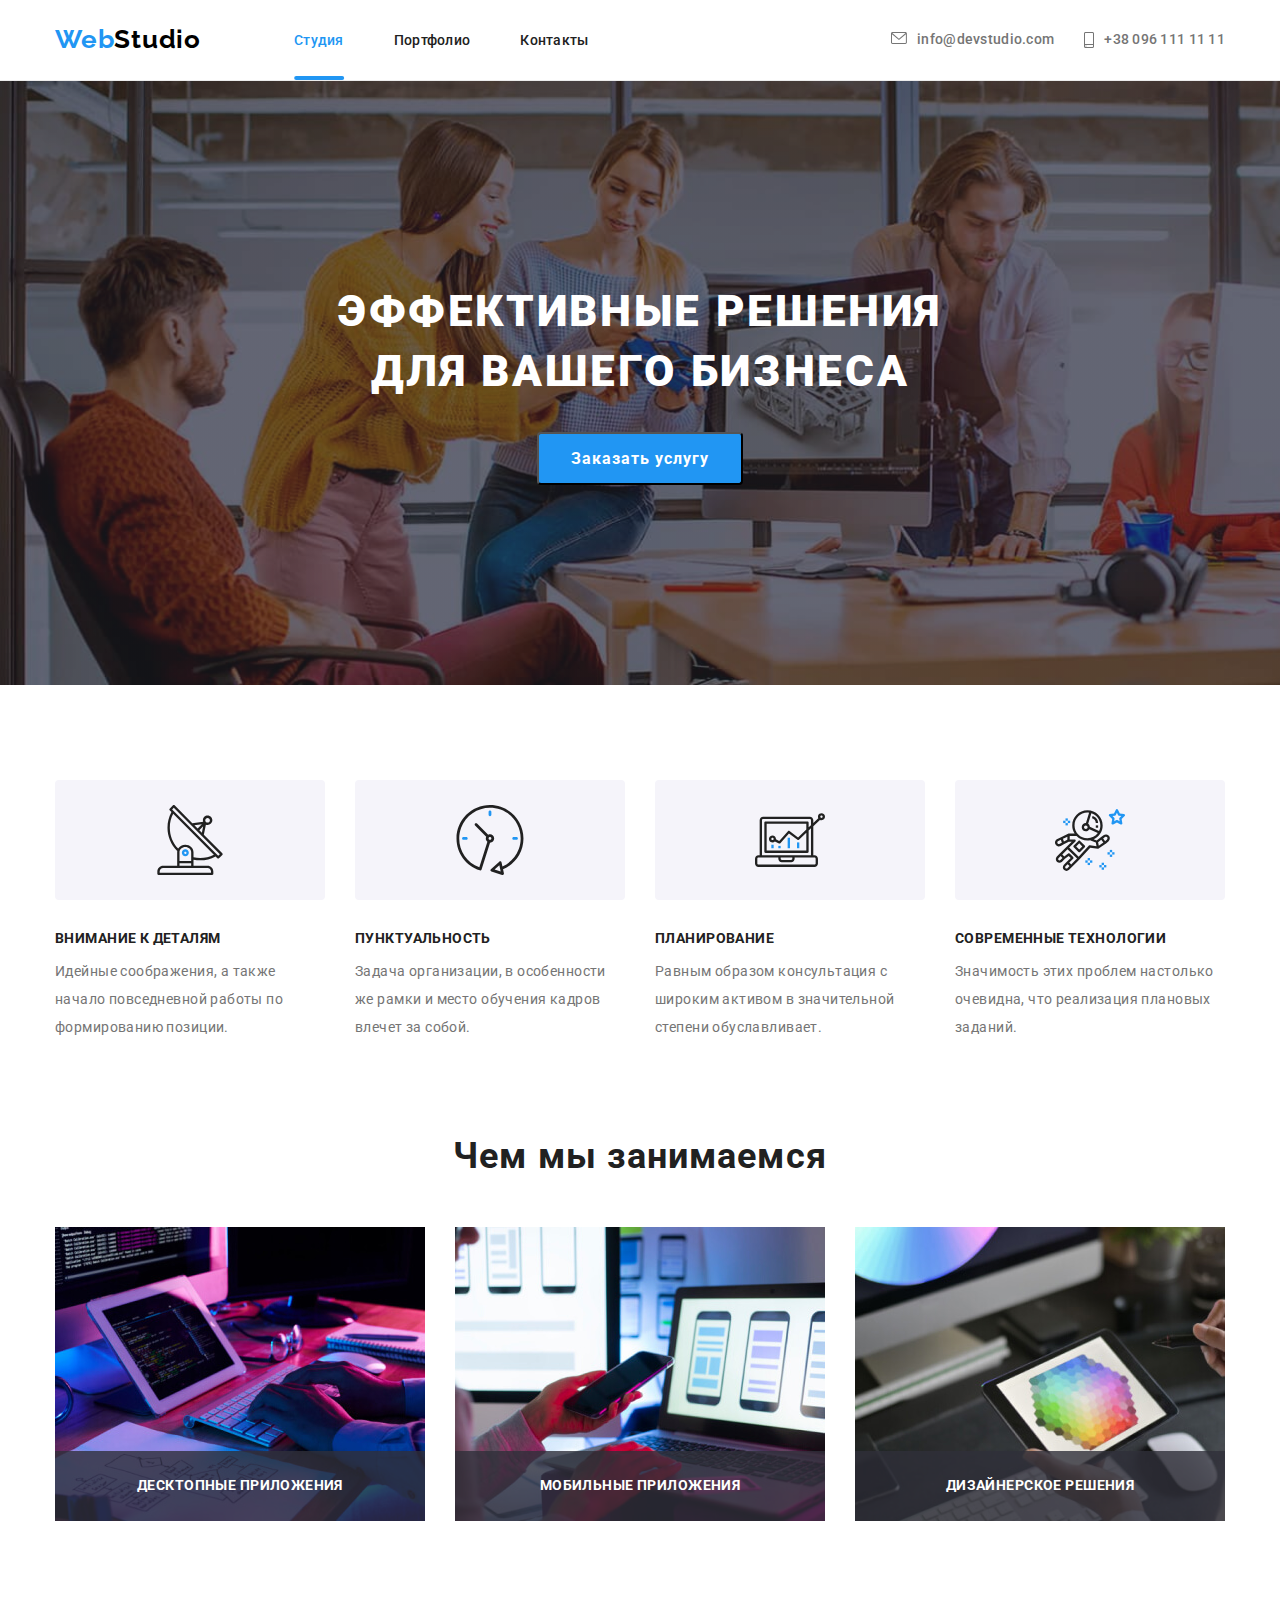
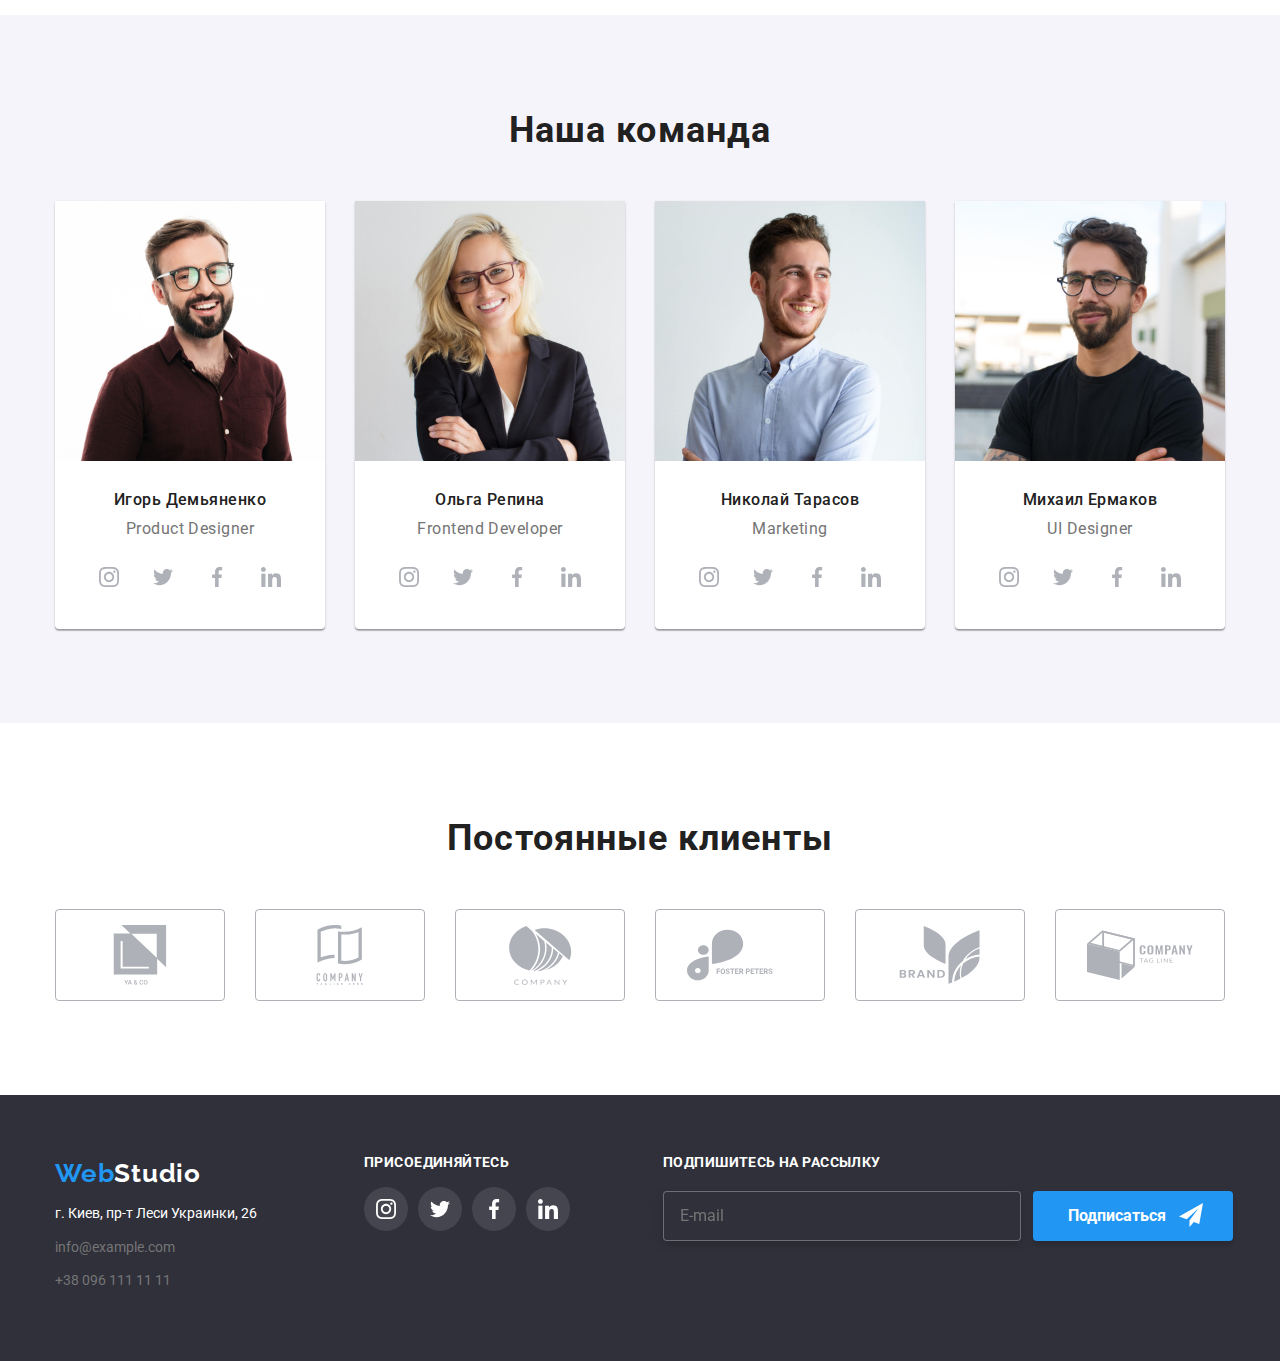
==== index.html @ 75651ddc "origin" ====
<!DOCTYPE html>
<html lang="ru">
  <head>
    <meta charset="UTF-8" />
    <meta http-equiv="X-UA-Compatible" content="IE=edge" />
    <meta name="viewport" content="width=device-width, initial-scale=1.0" />
    <title>Document</title>
    <link rel="stylesheet" href="./css/reset.css" />
    <link
      rel="stylesheet"
      href="https://cdn.jsdelivr.net/npm/modern-normalize@1.1.0/modern-normalize.min.css"
    />
    <link rel="stylesheet" href="./css/style.css" />
    <link rel="preconnect" href="https://fonts.googleapis.com" />
    <link rel="preconnect" href="https://fonts.gstatic.com" crossorigin />
    <link
      href="https://fonts.googleapis.com/css2?family=Raleway:wght@700&family=Roboto:wght@400;500;700;900&display=swap"
      rel="stylesheet"
    />
  </head>
  <body>
    <!--Header-->
    <header class="page-header header">
      <div class="container page-header-container">
        <nav class="navigation">
          <a href="./index.html" class="logo">Web<span class="logo-span">Studio</span></a>
          <ul class="menu list">
            <li class="menu-list">
              <a href="./index.html" class="menu-link current">Студия</a>
            </li>
            <li class="menu-list">
              <a href="./portfolio.html" class="menu-link">Портфолио</a>
            </li>
            <li class="menu-list">
              <a href="" class="menu-link">Контакты</a>
            </li>
          </ul>
        </nav>
        <div class="number-link">
          <ul class="menu list mail-group">
            <li class="menu-list-number">
              <a href="mailto:info@devstudio.com" class="link-number"
                >info@devstudio.com
                <svg class="icon-mail">
                  <use href="./images/sprite.svg#icon-mail"></use>
                </svg>
              </a>
            </li>
            <li class="menu-list">
              <a href="tel:+380961111111" class="link-number"
                >+38 096 111 11 11
                <svg class="icon-mail-phone">
                  <use href="./images/sprite.svg#icon-tel"></use>
                </svg>
              </a>
            </li>
          </ul>
        </div>
      </div>
    </header>
    <!--Main-->
    <main>
      <section class="hero">
        <!--Hero-->
        <h1 class="motto">Эффективные решения для вашего бизнеса</h1>
        <div class="modal-button">
          <button data-modal-open type="button" class="modal-btn">Заказать услугу</button>
          <div data-modal class="backdrop is-hidden">
            <div class="modal">
              <button data-modal-close class="icon-close"></button>
              <form class="contact-form">
                <p class="text-inputs">Оставьте свои данные, мы вам перезвоним</p>
                <div class="inputs">
                  <div class="name">
                    <label for="name">Имя</label>
                    <input type="text" name="name" id="name" class="contact-form-my" autofocus />
                    <svg class="modal-svg">
                      <use href="./images/sprite.svg#icon-person-form"></use>
                    </svg>
                  </div>
                  <div class="tel">
                    <label for="tel">Телефон</label>
                    <input type="tel" name="tel" id="tel" class="contact-form-my" />
                    <svg class="modal-svg">
                      <use href="./images/sprite.svg#icon-phone-form"></use>
                    </svg>
                  </div>
                  <div class="mail">
                    <label for="mail">Почта</label>
                    <input type="email" name="mail" id="mail" class="contact-form-my" />
                    <svg class="modal-svg">
                      <use href="./images/sprite.svg#icon-email-form"></use>
                    </svg>
                  </div>
                  <div class="coments">
                    <label for="coment">Комментарий</label>
                    <textarea
                      class="coment-texteria"
                      name="coment"
                      id="coment"
                      placeholder="Введите текст"
                    ></textarea>
                  </div>
                </div>
                <div class="policy">
                  <label class="checkbox-label">
                    <input type="checkbox" name="policy" class="checkbox-policy" />
                    <span class="icon"></span>
                    Соглашаюсь с рассылкой и принимаю
                    <a href="./" class="politic">Условия договора</a>
                  </label>
                </div>
                <div class="btn-form">
                  <button class="go" type="submit">Отправить</button>
                </div>
              </form>
            </div>
          </div>
        </div>
      </section>
      <!--Преимущество-->
      <section class="section">
        <h2 class="visually-hidden">Преимущества</h2>
        <div class="container">
          <ul class="list">
            <li class="advantage-list">
              <div class="svg-list social-list-link-one">
                <svg class="social-list-svg">
                  <use href="./images/sprite.svg#icon-antenna"></use>
                </svg>
              </div>
              <h3 class="advantage">Внимание к деталям</h3>
              <p class="media-list-me">
                Идейные соображения, а также начало повседневной работы по формированию позиции.
              </p>
            </li>
            <li class="advantage-list">
              <div class="svg-list social-list-link-one">
                <svg class="social-list-svg">
                  <use href="./images/sprite.svg#icon-clock"></use>
                </svg>
              </div>
              <h3 class="advantage">Пунктуальность</h3>
              <p class="media-list-me">
                Задача организации, в особенности же рамки и место обучения кадров влечет за собой.
              </p>
            </li>
            <li class="advantage-list">
              <div class="svg-list social-list-link-one">
                <svg class="social-list-svg">
                  <use href="./images/sprite.svg#icon-diagram"></use>
                </svg>
              </div>
              <h3 class="advantage">Планирование</h3>
              <p class="media-list-me">
                Равным образом консультация с широким активом в значительной степени обуславливает.
              </p>
            </li>
            <li class="advantage-list">
              <div class="svg-list social-list-link-one">
                <svg class="social-list-svg">
                  <use href="./images/sprite.svg#icon-astronaut"></use>
                </svg>
              </div>
              <h3 class="advantage">Современные технологии</h3>
              <p class="media-list-me">
                Значимость этих проблем настолько очевидна, что реализация плановых заданий.
              </p>
            </li>
          </ul>
        </div>
      </section>
      <section class="section my-work">
        <!--чем мы занимаемся-->
        <div class="container">
          <h2 class="suptitle">Чем мы занимаемся</h2>
          <ul class="list">
            <li>
              <img src="./images/img.jpg" alt="office" width="370" height="294" />
              <div class="title-product"><p class="label">Десктопные приложения</p></div>
            </li>
            <li>
              <img src="./images/img1.jpg" alt="computer" width="370" height="294" />
              <div class="title-product"><p class="label">мобильные приложения</p></div>
            </li>
            <li>
              <img src="./images/img2.jpg" alt="phone" width="370" height="294" />
              <div class="title-product"><p class="label">дизайнерское решения</p></div>
            </li>
          </ul>
        </div>
      </section>
      <!--наша команда-->
      <section class="section my-comands">
        <div class="container">
          <h2 class="suptitle">Наша команда</h2>
          <ul class="list-comand">
            <li class="crew-info-li">
              <img src="./images/igor.jpg" alt="igor" width="270" height="260" />
              <div class="crew-info">
                <h3 class="advantage-comands">Игорь Демьяненко</h3>
                <p class="media-list" lang="en">Product Designer</p>
                <ul class="social-list">
                  <li class="social-list-item">
                    <a href="" class="social-list-link">
                      <svg class="social-list-icon-svg">
                        <use href="./images/sprite.svg#icon-instagram"></use>
                      </svg>
                    </a>
                  </li>
                  <li class="social-list-item">
                    <a href="" class="social-list-link">
                      <svg class="social-list-icon-svg">
                        <use href="./images/sprite.svg#icon-twitter"></use>
                      </svg>
                    </a>
                  </li>
                  <li class="social-list-item">
                    <a href="" class="social-list-link">
                      <svg class="social-list-icon-svg">
                        <use href="./images/sprite.svg#icon-facebook"></use>
                      </svg>
                    </a>
                  </li>
                  <li class="social-list-item margin-stop">
                    <a href="" class="social-list-link">
                      <svg class="social-list-icon-svg">
                        <use href="./images/sprite.svg#icon-linkedin"></use>
                      </svg>
                    </a>
                  </li>
                </ul>
              </div>
            </li>
            <li class="crew-info-li">
              <img src="./images/olga.jpg" alt="olga" width="270" height="260" />
              <div class="crew-info">
                <h3 class="advantage-comands">Ольга Репина</h3>
                <p class="media-list" lang="en">Frontend Developer</p>
                <ul class="social-list">
                  <li class="social-list-item">
                    <a href="" class="social-list-link">
                      <svg class="social-list-icon-svg">
                        <use href="./images/sprite.svg#icon-instagram"></use>
                      </svg>
                    </a>
                  </li>
                  <li class="social-list-item">
                    <a href="" class="social-list-link">
                      <svg class="social-list-icon-svg">
                        <use href="./images/sprite.svg#icon-twitter"></use>
                      </svg>
                    </a>
                  </li>
                  <li class="social-list-item">
                    <a href="" class="social-list-link">
                      <svg class="social-list-icon-svg">
                        <use href="./images/sprite.svg#icon-facebook"></use>
                      </svg>
                    </a>
                  </li>
                  <li class="social-list-item margin-stop">
                    <a href="" class="social-list-link">
                      <svg class="social-list-icon-svg">
                        <use href="./images/sprite.svg#icon-linkedin"></use>
                      </svg>
                    </a>
                  </li>
                </ul>
              </div>
            </li>
            <li class="crew-info-li">
              <img src="./images/nikolay.jpg" alt="nikolay" width="270" height="260" />
              <div class="crew-info">
                <h3 class="advantage-comands">Николай Тарасов</h3>
                <p class="media-list" lang="en">Marketing</p>
                <ul class="social-list">
                  <li class="social-list-item">
                    <a href="" class="social-list-link">
                      <svg class="social-list-icon-svg">
                        <use href="./images/sprite.svg#icon-instagram"></use>
                      </svg>
                    </a>
                  </li>
                  <li class="social-list-item">
                    <a href="" class="social-list-link">
                      <svg class="social-list-icon-svg">
                        <use href="./images/sprite.svg#icon-twitter"></use>
                      </svg>
                    </a>
                  </li>
                  <li class="social-list-item">
                    <a href="" class="social-list-link">
                      <svg class="social-list-icon-svg">
                        <use href="./images/sprite.svg#icon-facebook"></use>
                      </svg>
                    </a>
                  </li>
                  <li class="social-list-item margin-stop">
                    <a href="" class="social-list-link">
                      <svg class="social-list-icon-svg">
                        <use href="./images/sprite.svg#icon-linkedin"></use>
                      </svg>
                    </a>
                  </li>
                </ul>
              </div>
            </li>
            <li class="crew-info-li">
              <img src="./images/mihail.jpg" alt="mihail" width="270" height="260" />
              <div class="crew-info">
                <h3 class="advantage-comands">Михаил Ермаков</h3>
                <p class="media-list" lang="en">UI Designer</p>
                <ul class="social-list">
                  <li class="social-list-item">
                    <a href="" class="social-list-link">
                      <svg class="social-list-icon-svg">
                        <use href="./images/sprite.svg#icon-instagram"></use>
                      </svg>
                    </a>
                  </li>
                  <li class="social-list-item">
                    <a href="" class="social-list-link">
                      <svg class="social-list-icon-svg">
                        <use href="./images/sprite.svg#icon-twitter"></use>
                      </svg>
                    </a>
                  </li>
                  <li class="social-list-item">
                    <a href="" class="social-list-link">
                      <svg class="social-list-icon-svg">
                        <use href="./images/sprite.svg#icon-facebook"></use>
                      </svg>
                    </a>
                  </li>
                  <li class="social-list-item margin-stop">
                    <a href="" class="social-list-link">
                      <svg class="social-list-icon-svg">
                        <use href="./images/sprite.svg#icon-linkedin"></use>
                      </svg>
                    </a>
                  </li>
                </ul>
              </div>
            </li>
          </ul>
        </div>
      </section>
      <!--Постоянные клиенты-->
      <section class="section">
        <div class="container">
          <h2 class="suptitle">Постоянные клиенты</h2>
          <ul class="social-list-spisok">
            <li class="social-list-item-svg">
              <a href="" class="social-list-link-two">
                <svg class="social-list-icon-svg-two">
                  <use href="./images/sprite.svg#icon-group_1"></use>
                </svg>
              </a>
            </li>
            <li class="social-list-item-svg">
              <a href="" class="social-list-link-two">
                <svg class="social-list-icon-svg-two">
                  <use href="./images/sprite.svg#icon-group_2"></use>
                </svg>
              </a>
            </li>
            <li class="social-list-item-svg">
              <a href="" class="social-list-link-two">
                <svg class="social-list-icon-svg-two">
                  <use href="./images/sprite.svg#icon-group_3"></use>
                </svg>
              </a>
            </li>
            <li class="social-list-item-svg">
              <a href="" class="social-list-link-two">
                <svg class="social-list-icon-svg-two">
                  <use href="./images/sprite.svg#icon-group_4"></use>
                </svg>
              </a>
            </li>
            <li class="social-list-item-svg">
              <a href="" class="social-list-link-two">
                <svg class="social-list-icon-svg-two">
                  <use href="./images/sprite.svg#icon-group_5"></use>
                </svg>
              </a>
            </li>
            <li class="social-list-item-svg margin-stop">
              <a href="" class="social-list-link-two">
                <svg class="social-list-icon-svg-two">
                  <use href="./images/sprite.svg#icon-group_6"></use>
                </svg>
              </a>
            </li>
          </ul>
        </div>
      </section>
    </main>
    <footer class="color-footer">
      <div class="container container-footer">
        <div class="conection-footer">
          <a href="./index.html" class="logo">Web<span class="logo-span-footer">Studio</span></a>
          <address>
            <ul class="list list-container">
              <li class="contact-list">
                <a
                  href="https://goo.gl/maps/A2tmThPKFVqANark9"
                  class="adress"
                  target="_blank"
                  rel="noopener noreferrer"
                  >г. Киев, пр-т Леси Украинки, 26</a
                >
              </li>
              <li>
                <a href="mailto:info@example.com" class="link contact-number">info@example.com</a>
              </li>
              <li class="contact-list">
                <a href="tel:+380961111111" class="link contact-number">+38 096 111 11 11</a>
              </li>
            </ul>
          </address>
        </div>
        <div class="conection">
          <p class="conection-me">Присоединяйтесь</p>
          <ul class="social-list">
            <li class="social-list-item">
              <a href="" class="social-list-link-footer">
                <svg class="social-list-icon-svg">
                  <use href="./images/sprite.svg#icon-instagram"></use>
                </svg>
              </a>
            </li>
            <li class="social-list-item">
              <a href="" class="social-list-link-footer">
                <svg class="social-list-icon-svg">
                  <use href="./images/sprite.svg#icon-twitter"></use>
                </svg>
              </a>
            </li>
            <li class="social-list-item">
              <a href="" class="social-list-link-footer">
                <svg class="social-list-icon-svg">
                  <use href="./images/sprite.svg#icon-facebook"></use>
                </svg>
              </a>
            </li>
            <li class="social-list-item margin-stop">
              <a href="" class="social-list-link-footer">
                <svg class="social-list-icon-svg">
                  <use href="./images/sprite.svg#icon-linkedin"></use>
                </svg>
              </a>
            </li>
          </ul>
        </div>
        <form class="email-input">
          <p class="email-input-text">Подпишитесь на рассылку</p>
          <div class="email-input-flex">
            <input
              type="email"
              name="mail"
              id="mail-footer"
              class="contact-form-footer"
              placeholder="E-mail"
            />
            <div class="go-footer-send">
              <button class="go-footer" type="submit">Подписаться</button>
              <svg class="send">
                <use href="./images/sprite.svg#icon-send"></use>
              </svg>
            </div>
          </div>
        </form>
      </div>
    </footer>
    <script src="./js/modal.js"></script>
  </body>
</html>
---- css/style.css ----
.container {
  width: 1200px;
  margin: 0 auto;
  padding: 0 15px;
}

.visually-hidden {
  width: 1px;
  height: 1px;
  padding: 0;
  overflow: hidden;
  clip: rect(0, 0, 0, 0);
  white-space: nowrap;
  border: 0;
}

:root {
  --one-text-color: #212121;
  --two-text-color: #2196f3;
  --three-text-color: #000000;
  --four-text-color: #757575;
  --five-text-color: #ffffff;
  --six-text-color: #2f303a;
  --duration-сss-transition: 250ms;
}

body {
  font-family: 'Roboto', 'sans-serif';
  color: var(--five-text-color);
}
/* =======Header======== */
.menu-link {
  position: relative;
  transition-duration: var(--duration-сss-transition);
  transition-timing-function: cubic-bezier(0.4, 0, 0.2, 1);
  font-weight: 500;
  font-size: 14px;
  line-height: 1.15;
  letter-spacing: 0.02em;
  padding: 32px 0;
  color: var(--one-text-color);
}
.menu-link:hover,
.menu-link:focus,
.menu-link:current {
  color: var(--two-text-color);
}

.menu-link.current::after {
  position: absolute;
  bottom: 0;
  left: 50%;
  transform: translateX(-50%);
  content: '';
  display: block;
  width: 100%;
  height: 4px;
  border-radius: 2px;
  background-color: var(--two-text-color);
}

.navigation .current {
  color: var(--two-text-color);
}

.navigation,
.menu,
.list {
  display: flex;
  align-items: center;
  flex-direction: row;
}

.header {
  align-items: center;
  border-bottom: 1px solid #ececec;
}
.page-header-container {
  display: flex;
}

.filter-list.current {
  background: var(--two-text-color);
  color: var(--five-text-color);
}

.logo-span {
  font-family: 'Raleway', 'sans-serif';
  font-weight: 700;
  font-size: 26px;
  line-height: 1.2;
  letter-spacing: 0.03em;

  color: var(--three-text-color);
}

.logo {
  font-family: 'Raleway', 'sans-serif';
  font-weight: 700;
  font-size: 26px;
  line-height: 1.2;
  letter-spacing: 0.03em;
  margin-right: 93px;
  color: var(--two-text-color);
}

.menu-list:not(:last-child) {
  margin-right: 50px;
  color: var(--four-text-color);
}

.menu-list-number:not(:last-child) {
  margin-right: 30px;
  color: var(--four-text-color);
}

.menu-list-number,
.menu-list {
  display: flex;
  flex-direction: row;
  align-items: center;
}

.number-link {
  display: flex;
  align-items: center;
  justify-content: flex-end;
  margin-left: auto;
}

.icon-mail {
  fill: currentColor;
  width: 16px;
  height: 12px;
  margin-right: 10px;
}

.icon-mail-phone {
  fill: currentColor;
  width: 10px;
  height: 16px;
  margin-right: 10px;
}

.link-number:hover,
.link-number:focus {
  transition-property: color;
  color: var(--two-text-color);
}

.link-number {
  transition-duration: var(--duration-сss-transition);
  transition-timing-function: cubic-bezier(0.4, 0, 0.2, 1);
  padding: 32px 0;
  display: flex;
  flex-direction: row-reverse;
  font-size: 14px;
  line-height: 1.14;
  letter-spacing: 0.02em;
  font-weight: 500;
  margin-left: auto;
  color: var(--four-text-color);
}

.link {
  font-style: normal;
  color: var(--one-text-color);
}

/* =======/Header======== */

/* =======HERO======== */

.hero {
  padding: 200px 0;
  background-color: #c4c4c4;
  background-image: linear-gradient(rgba(47, 48, 58, 0.4), rgba(47, 48, 58, 0.4)),
    url(../images/font.jpg);
  background-size: cover;
}

.backdrop {
  position: absolute;
  top: 0;
  left: 0;
  width: 100%;
  height: 100%;
  background: rgba(0, 0, 0, 0.2);
}
.backdrop.is-hidden {
  opacity: 0;
  visibility: hidden;
  pointer-events: none;
}

.icon-close {
  position: fixed;
  top: 8px;
  right: 8px;
  height: 30px;
  width: 30px;
  border-radius: 50%;
  background: var(--five-text-color);
  border: 1px solid rgba(0, 0, 0, 0.1);
  background-image: url(../images/close.svg);
  background-repeat: no-repeat;
  background-position: center;
  background-origin: border-box;
}

.contact-form-my:focus,
.coment-texteria:focus,
.contact-form-footer:focus {
  outline: none;
  border: 1px solid #188ce8;
}

.modal-svg {
  position: absolute;
  top: 45%;
  left: 12px;
  width: 18px;
  height: 18px;
}

.checkbox-label {
  display: flex;
  align-items: center;
  justify-content: center;
}

.checkbox-policy {
  width: 1px;
  height: 1px;
  padding: 0;
  overflow: hidden;
  clip: rect(0, 0, 0, 0);
  white-space: nowrap;
  border: 0;
}

.icon {
  display: inline-block;
  width: 16px;
  height: 15px;
  border: 2px solid #212121;
  border-radius: 2px;
  margin-right: 7px;
}

.checkbox-policy:checked + .icon {
  background-color: var(--two-text-color);
  background-image: url(../images/check-on.svg);
  background-size: contain;
  background-repeat: no-repeat;
  background-origin: border-box;
  border-color: var(--two-text-color);
}

.modal {
  display: block;
  height: 582px;
  width: 528px;
  background-color: var(--five-text-color);
  position: absolute;
  top: 50%;
  left: 50%;
  padding: 40px;
  transform: translate(-50%, -50%);
  box-shadow: 0px 1px 3px rgba(0, 0, 0, 0.12), 0px 1px 1px rgba(0, 0, 0, 0.14),
    0px 2px 1px rgba(0, 0, 0, 0.2);
  border-radius: 4px;
}

.modal-btn {
  transition-duration: var(--duration-сss-transition);
  transition-timing-function: cubic-bezier(0.4, 0, 0.2, 1);
  font-weight: 700;
  font-size: 16px;
  line-height: 1.85;
  letter-spacing: 0.06em;
  cursor: pointer;
  font-family: inherit;
  padding-top: 10px;
  padding-bottom: 10px;
  padding-left: 32px;
  padding-right: 32px;
  border-radius: 4px;
  color: var(--five-text-color);
  background: var(--two-text-color);
  display: block;
  margin: 0 auto;
}

.btn-form {
  align-items: center;
  text-align: center;
  letter-spacing: 0.06em;
}
.go {
  width: 200px;
  height: 50px;
  font-weight: 700;
  font-size: 16px;
  line-height: 1.87;
  background: var(--two-text-color);
  color: var(--five-text-color);
  border-radius: 4px;
  box-shadow: 0px 4px 4px rgba(0, 0, 0, 0.15);
  border: 0;
  margin-top: 30px;
}

.contact-form-my {
  transition-duration: var(--duration-сss-transition);
  transition-timing-function: cubic-bezier(0.4, 0, 0.2, 1);
  width: 100%;
  height: 40px;
  margin-top: 4px;
  margin-bottom: 10px;
  padding-left: 40px;
  border: 1px solid rgba(33, 33, 33, 0.2);
  border-radius: 4px;
}

.modal-button {
  justify-content: center;
  margin-top: 30px;
}

.modal-btn:hover {
  background-color: #188ce8;
}

.contact-form-my:focus + .modal-svg {
  fill: #188ce8;
}

.text-inputs {
  font-weight: 700;
  font-size: 20px;
  line-height: 1.15;
  letter-spacing: 0.03em;
  color: var(--one-text-color);
  margin-bottom: 12px;
}
.name,
.tel,
.mail,
.coments {
  position: relative;
  font-weight: 400;
  font-size: 12px;
  line-height: 1.2;
  letter-spacing: 0.01em;
  color: var(--four-text-color);
}
.coment-texteria {
  transition-duration: var(--duration-сss-transition);
  transition-timing-function: cubic-bezier(0.4, 0, 0.2, 1);
  width: 100%;
  height: 120px;
  padding: 12px 16px;
  resize: none;
  margin-top: 4px;
  margin-bottom: 20px;
  border: 1px solid rgba(33, 33, 33, 0.2);
  border-radius: 4px;
}
.policy {
  position: relative;
  font-size: 14px;
  line-height: 2;
  letter-spacing: 0.03em;
  color: var(--four-text-color);
  text-align: center;
}

.politic {
  font-size: 14px;
  line-height: 2;
  letter-spacing: 0.03em;
  text-decoration-line: underline;

  color: var(--two-text-color);
}

.contact-form {
  justify-content: center;
}

.motto {
  font-weight: 900;
  font-size: 44px;
  line-height: 1.37;
  text-align: center;
  letter-spacing: 0.06em;
  text-transform: uppercase;
  width: 696px;
  color: var(--five-text-color);
  margin-right: auto;
  margin-left: auto;
  margin-bottom: 0;
}

/* =======/HERO======== */

/* =======MainSection======== */

.label {
  font-weight: 700;
  font-size: 14px;
  line-height: 1.14;
  text-align: center;
  letter-spacing: 0.03em;
  text-transform: uppercase;
  color: var(--five-text-color);
  padding-top: 27px;
  padding-bottom: 27px;
}

.title-product {
  display: inline-block;
  position: absolute;
  width: 370px;
  height: 70px;
  background: rgba(47, 48, 58, 0.8);
  bottom: 0;
}

.section {
  padding: 94px 0;
}

.my-work {
  padding-top: 0px;
}

.my-comands {
  background-color: #f5f4fa;
}
.advantage {
  font-weight: 700;
  font-size: 14px;
  line-height: 1.18;
  letter-spacing: 0.03em;
  text-transform: uppercase;
  margin-bottom: 10px;
  color: var(--one-text-color);
}

.advantage-comands {
  font-weight: 500;
  font-size: 16px;
  line-height: 1.18;
  letter-spacing: 0.03em;
  margin-bottom: 10px;
  color: var(--one-text-color);
}

.advantage-two {
  font-weight: 700;
  font-size: 18px;
  line-height: 1.87;
  letter-spacing: 0.03em;
  color: var(--one-text-color);
  margin-bottom: 4px;
}
.media-list-me {
  font-size: 14px;
  line-height: 2;
  letter-spacing: 0.03em;
  color: var(--four-text-color);
}

.media-list {
  font-size: 16px;
  line-height: 1.18;
  letter-spacing: 0.03em;

  color: var(--four-text-color);
}

.suptitle {
  font-weight: 700;
  font-size: 36px;
  line-height: 1.17;
  text-align: center;
  letter-spacing: 0.03em;
  margin-bottom: 50px;
  color: var(--one-text-color);
}

/* =======/MainSection======== */

/* =======PORTFOLIO======== */
.filter-list {
  font-weight: 500;
  font-size: 16px;
  line-height: 1.62;
  letter-spacing: 0.03em;
  color: var(--one-text-color);
  padding: 6px 22px;
  border: none;
  border-radius: 4px;
  transition-duration: var(--duration-сss-transition);
  transition-timing-function: cubic-bezier(0.4, 0, 0.2, 1);
}
.filtres {
  display: flex;
  margin-bottom: 50px;
  justify-content: center;
}

.portfolio .filtres li:not(:last-child) {
  margin-right: 8px;
}

.filter-list:focus,
.filter-list:hover {
  background: var(--two-text-color);
  color: var(--five-text-color);
  box-shadow: 0px 3px 1px rgba(0, 0, 0, 0.1), 0px 1px 2px rgba(0, 0, 0, 0.08),
    0px 2px 2px rgba(0, 0, 0, 0.12);
}

.list {
  display: flex;
  justify-content: space-between;
  position: relative;
}

.list-comand {
  display: flex;
  justify-content: space-between;
}

.list-portfolio {
  display: flex;
  flex-wrap: wrap;
  list-style: none;
  margin-left: -30px;
  margin-top: -30px;
}

.advantage-list {
  width: 270px;
}

.subscribe-card {
  padding-left: 24px;
  padding-right: 24px;
  padding-top: 20px;
  padding-bottom: 20px;
  border-left: 1px solid #eeeeee;
  border-right: 1px solid #eeeeee;
  border-bottom: 1px solid #eeeeee;
}

.crew-info {
  text-align: center;
  padding: 30px 0;
}
.crew-info-li {
  background-color: var(--five-text-color);
  box-shadow: 0px 1px 3px rgba(0, 0, 0, 0.12), 0px 1px 1px rgba(0, 0, 0, 0.14),
    0px 2px 1px rgba(0, 0, 0, 0.2);
  border-radius: 0px 0px 4px 4px;
}

.social-list {
  display: flex;
  margin-top: 16px;
  justify-content: center;
}

.social-list-spisok {
  display: flex;
  justify-content: center;
}

.social-list-link {
  color: #afb1b8;
  display: flex;
  justify-content: center;
  align-items: center;
  height: 100%;
  width: 100%;
  border-radius: 50%;
  transition-duration: var(--duration-сss-transition);
  transition-timing-function: cubic-bezier(0.4, 0, 0.2, 1);
}

.social-list-link-two {
  color: #afb1b8;
  display: flex;
  justify-content: center;
  align-items: center;
  height: 100%;
  width: 100%;

  transition-duration: var(--duration-сss-transition);
  transition-timing-function: cubic-bezier(0.4, 0, 0.2, 1);
}

.social-list-link-one {
  color: #afb1b8;
  display: flex;
  justify-content: center;
  align-items: center;
  height: 100%;
  width: 100%;

  transition-duration: var(--duration-сss-transition);
  transition-timing-function: cubic-bezier(0.4, 0, 0.2, 1);
}

.social-list-item {
  width: 44px;
  height: 44px;
  margin-right: 10px;
}

.social-list-item-svg {
  width: 170px;
  height: 92px;
  margin-right: 30px;
  border: 1px solid #afb1b8;
  border-radius: 4px;
}

.social-list-link-two:focus,
.social-list-link-two:hover {
  color: var(--two-text-color);
  border: 1px solid var(--two-text-color);
  border-radius: 4px;
}

.social-list-icon-svg {
  fill: currentColor;
  width: 20px;
  height: 20px;
}

.social-list-icon-svg-two {
  transition-duration: var(--duration-сss-transition);
  transition-timing-function: cubic-bezier(0.4, 0, 0.2, 1);
  fill: currentColor;
  width: 106px;
  height: 60px;
}

.svg-list {
  width: 100%;
  height: 120px;
  border-radius: 4px;
  background-color: #f5f4fa;
  margin-bottom: 30px;
}

.social-list-svg {
  width: 70px;
  height: 70px;
}

.social-list-link:hover,
.social-list-link:focus {
  background-color: var(--two-text-color);
  color: var(--five-text-color);
}
/* =======/PORTFOLIO======== */

/* =======FOTER======== */
.container-footer {
  background-color: var(--six-text-color);
  display: flex;
  flex-direction: row;
}

.conection-footer {
  margin-right: 70px;
}

.list-container {
  display: block;
  flex-direction: column;
}
.color-footer .logo {
  margin-bottom: 20px;
}

.adress {
  font-style: normal;
  font-size: 14px;
  line-height: 1.71;
  color: var(--five-text-color);
  margin-bottom: 9px;
}

.logo-span-footer {
  font-family: 'Raleway', 'sans-serif';
  font-weight: 700;
  font-size: 26px;
  line-height: 1.42;
  letter-spacing: 0.03em;
  color: var(--five-text-color);
}

.list-portfolio .example {
  flex-basis: calc(100% / 3 - 30px);
  margin-left: 30px;
  margin-top: 30px;
  transition-duration: var(--duration-сss-transition);
  transition-timing-function: cubic-bezier(0.4, 0, 0.2, 1);
}
.example:focus,
.example:hover {
  box-shadow: 0px 1px 1px rgba(0, 0, 0, 0.12), 0px 4px 4px rgba(0, 0, 0, 0.06),
    1px 4px 6px rgba(0, 0, 0, 0.16);
}

.box-overlay {
  position: relative;
  overflow: hidden;
}

.exemple-link {
  transition-duration: var(--duration-сss-transition);
  transition-timing-function: cubic-bezier(0.4, 0, 0.2, 1);
  display: block;
  text-decoration: none;
  transition: box-shadow var(--duration-сss-transition) cubic-bezier(0.4, 0, 0.2, 1);
}

.exemple-link:hover,
.exemple-link:focus {
  box-shadow: 0px 1px 1px rgba(0, 0, 0, 0.12), 0px 4px 4px rgba(0, 0, 0, 0.06),
    1px 4px 6px rgba(0, 0, 0, 0.16);
}

.exemple-link:hover .box-content {
  transform: translateY(0%);
}

.box-content {
  position: absolute;
  top: 0;
  left: 0;
  transform: translateY(100%);
  transition: transform var(--duration-сss-transition) cubic-bezier(0.4, 0, 0.2, 1);
  width: 370px;
  padding: 63px 24px;
  background-color: rgba(33, 150, 243, 0.9);
  font-weight: 400;
  font-size: 18px;
  line-height: 1.56;
  letter-spacing: 0.03em;
  color: var(--five-text-color);
}

.color-footer {
  background: #2f303a;
  padding: 60px 0;
}

.contact-number {
  color: var(--four-text-color);
  font-size: 14px;
  line-height: 1.5;
}
.contact-list {
  margin-bottom: 9px;
  margin-top: 9px;
}

.conection-me {
  font-weight: 700;
  font-size: 14px;
  line-height: 1.14;
  letter-spacing: 0.03em;
  text-transform: uppercase;
  color: var(--five-text-color);
}

.conection {
  width: 206px;
}

.social-list-link-footer {
  color: var(--five-text-color);
  background-color: rgba(255, 255, 255, 0.1);
  display: flex;
  justify-content: center;
  align-items: center;
  height: 100%;
  width: 100%;
  border-radius: 50%;
  transition-duration: var(--duration-сss-transition);
  transition-timing-function: cubic-bezier(0.4, 0, 0.2, 1);
}

.social-list-link-footer:hover,
.social-list-link-footer:focus {
  background-color: var(--two-text-color);
  color: var(--five-text-color);
}

.margin-stop {
  margin-right: 0px;
}

.email-input {
  margin-left: 93px;
}
.email-input-text {
  font-weight: 700;
  font-size: 14px;
  line-height: 1.14;
  letter-spacing: 0.03em;
  text-transform: uppercase;
  color: var(--five-text-color);
}

.contact-form-footer {
  transition-duration: var(--duration-сss-transition);
  transition-timing-function: cubic-bezier(0.4, 0, 0.2, 1);
  width: 358px;
  height: 50px;
  border: 1px solid rgba(255, 255, 255, 0.3);
  filter: drop-shadow(0px 4px 4px rgba(0, 0, 0, 0.15));
  border-radius: 4px;
  background-color: var(--six-text-color);
  color: var(--five-text-color);
  padding-left: 16px;
  margin-right: 12px;
}

.email-input-flex {
  display: flex;
  align-items: center;

  margin-top: 20px;
}
.go-footer {
  width: 200px;
  height: 50px;
  font-weight: 700;
  font-size: 16px;
  line-height: 1.87;
  background: var(--two-text-color);
  color: var(--five-text-color);
  border-radius: 4px;
  box-shadow: 0px 4px 4px rgba(0, 0, 0, 0.15);
  border: 0;
  padding-left: 29px;
  padding-right: 62px;
  padding-top: 10px;
  padding-bottom: 10px;
}

.go-footer-send {
  position: relative;
}
.send {
  position: absolute;
  height: 24px;
  width: 24px;
  right: 15%;
  top: 25%;
}
/* =======/FOTER======== */
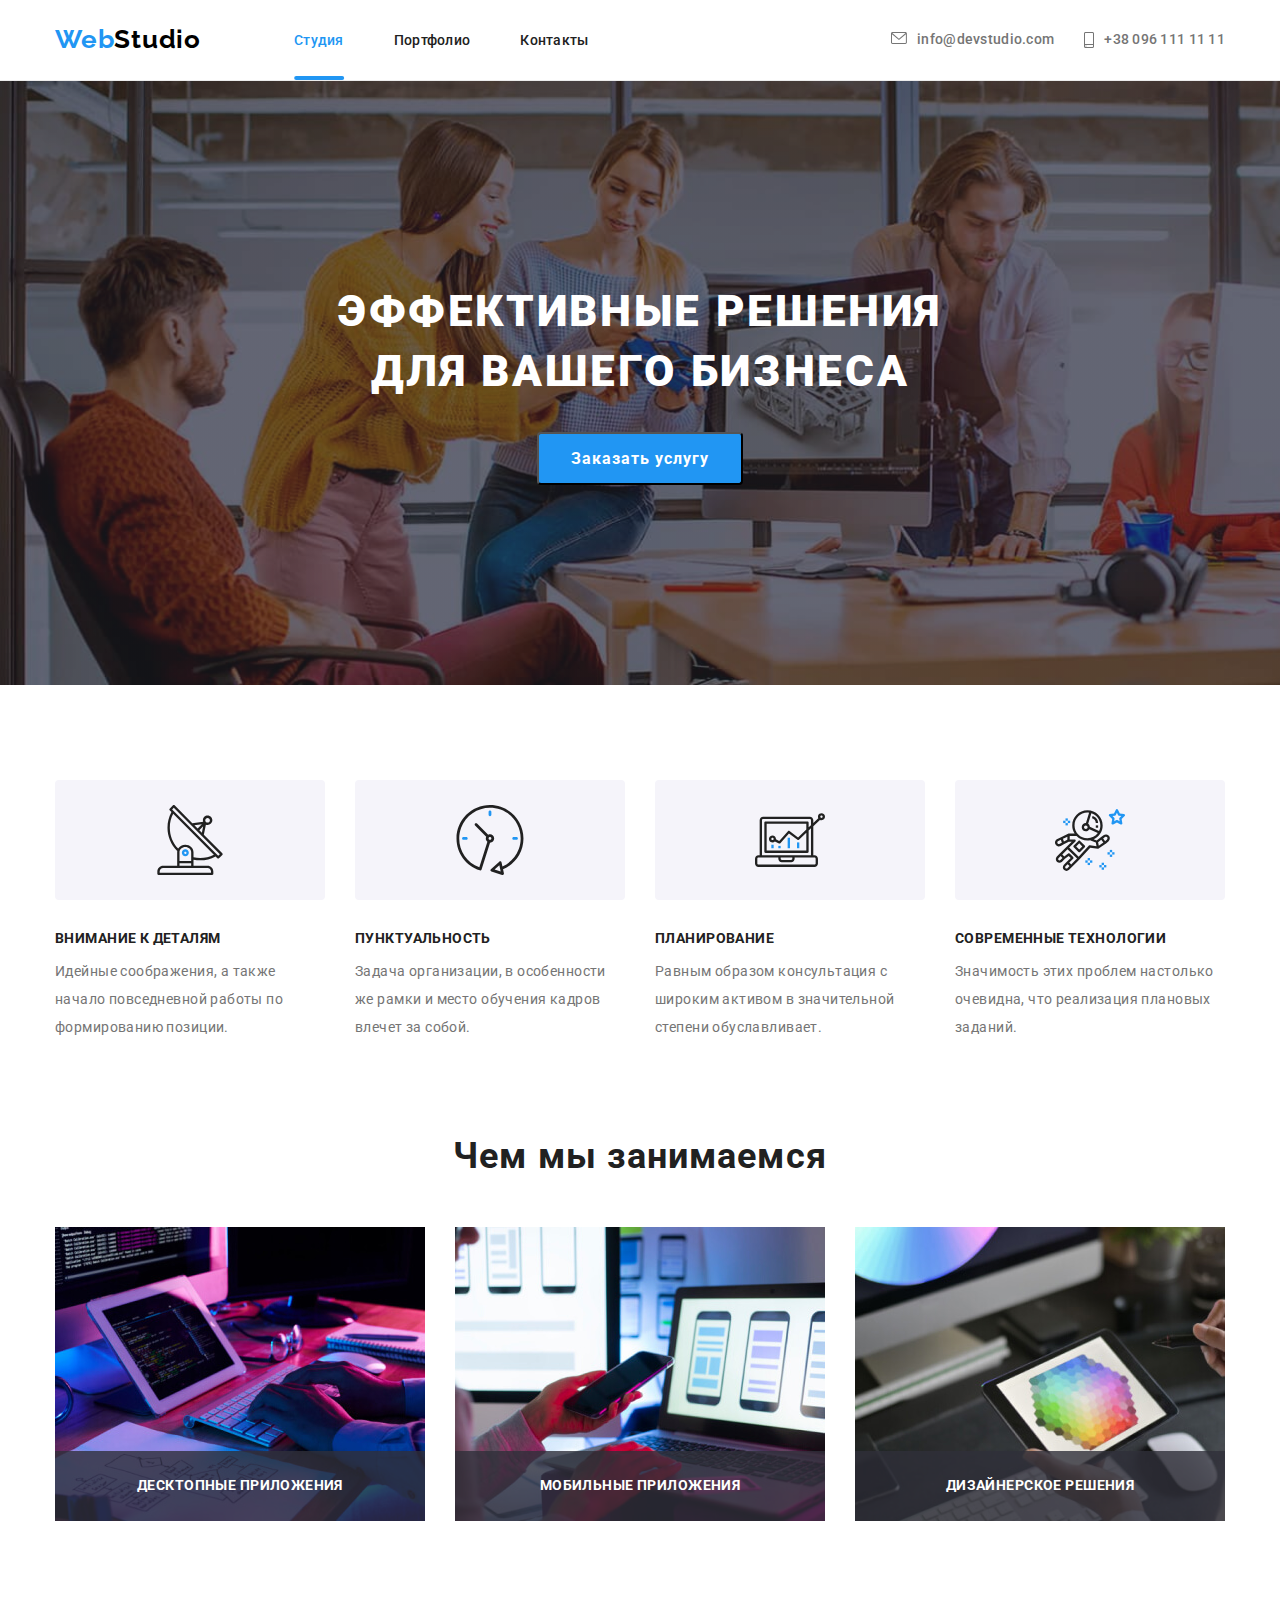
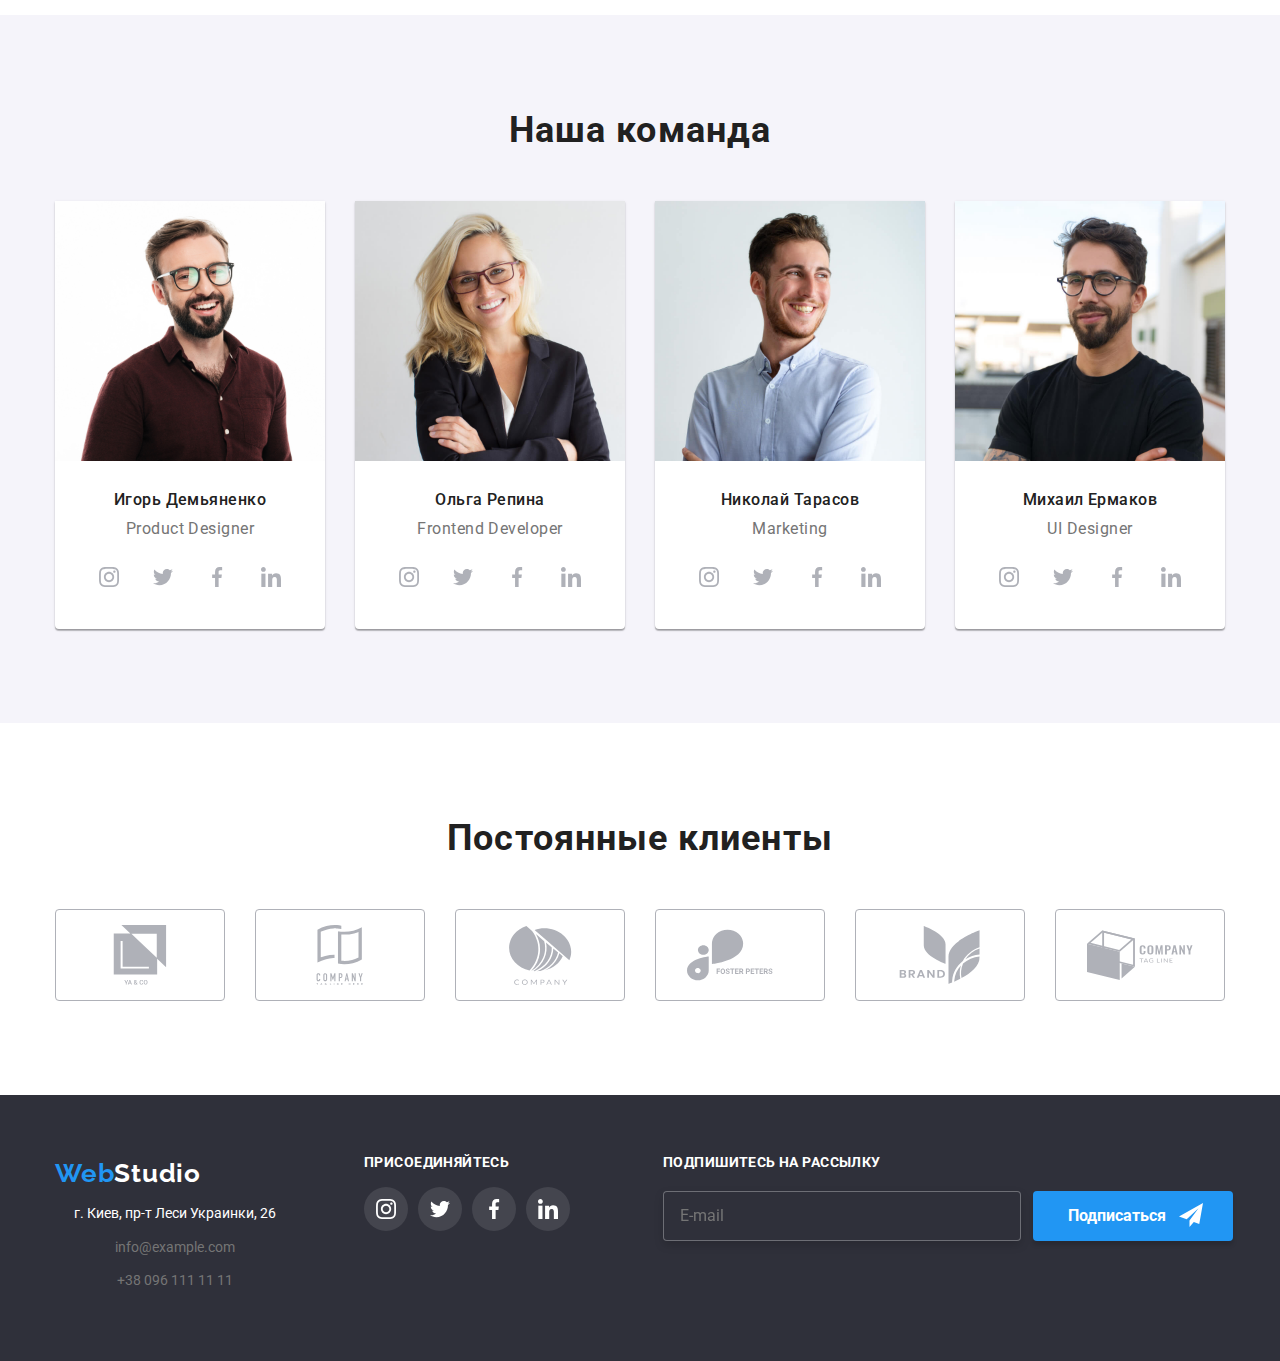
==== commit 6b002ace: "SCSS" ====
--- a/index.html
+++ b/index.html
@@ -5,12 +5,11 @@
     <meta http-equiv="X-UA-Compatible" content="IE=edge" />
     <meta name="viewport" content="width=device-width, initial-scale=1.0" />
     <title>Document</title>
-    <link rel="stylesheet" href="./css/reset.css" />
     <link
       rel="stylesheet"
       href="https://cdn.jsdelivr.net/npm/modern-normalize@1.1.0/modern-normalize.min.css"
     />
-    <link rel="stylesheet" href="./css/style.css" />
+    <link rel="stylesheet" href="./css/main.min.css" />
     <link rel="preconnect" href="https://fonts.googleapis.com" />
     <link rel="preconnect" href="https://fonts.gstatic.com" crossorigin />
     <link
--- a/css/main.min.css
+++ b/css/main.min.css
@@ -0,0 +1 @@
+:root{--one-text-color: #212121;--two-text-color: #2196f3;--three-text-color: #000000;--four-text-color: #757575;--five-text-color: #ffffff;--six-text-color: #2f303a;--duration-сss-transition: 250ms}.visually-hidden{width:1px;height:1px;padding:0;overflow:hidden;clip:rect(0, 0, 0, 0);white-space:nowrap;border:0}*,*::before,*::after{-webkit-box-sizing:border-box;box-sizing:border-box;margin:0;padding:0}html,body{height:100%}body{line-height:1.5;-webkit-font-smoothing:antialiased;margin:0;font-family:system-ui,-apple-system,"Segoe UI",Roboto,lvetica,Arial,sans-serif,"Apple Color Emoji","Segoe UI Emoji"}img,svg{display:block;max-width:100%}input,button,textarea,select{font:inherit;font-family:inherit;cursor:pointer}p,h1,h2,h3,h4,h5,h6{overflow-wrap:break-word;margin-top:0;margin-bottom:0}a{text-decoration:none}.list{list-style:none}.link{text-decoration:none}ul,ol{margin-top:0;margin-bottom:0;padding-left:0;list-style:none}.container{width:1200px;margin:0 auto;padding:0 15px}body{font-family:"Roboto","sans-serif";color:var(--five-text-color)}.menu-link{position:relative;-webkit-transition-duration:var(--duration-сss-transition);transition-duration:var(--duration-сss-transition);-webkit-transition-timing-function:cubic-bezier(0.4, 0, 0.2, 1);transition-timing-function:cubic-bezier(0.4, 0, 0.2, 1);font-weight:500;font-size:14px;line-height:1.15;letter-spacing:.02em;padding:32px 0;color:var(--one-text-color)}.menu-link:hover,.menu-link:focus,.menu-link:current{color:var(--two-text-color)}.menu-link.current::after{position:absolute;bottom:0;left:50%;-webkit-transform:translateX(-50%);transform:translateX(-50%);content:"";display:block;width:100%;height:4px;border-radius:2px;background-color:var(--two-text-color)}.navigation .current{color:var(--two-text-color)}.navigation,.menu,.list{display:-webkit-box;display:-ms-flexbox;display:flex;-webkit-box-align:center;-ms-flex-align:center;align-items:center;-webkit-box-orient:horizontal;-webkit-box-direction:normal;-ms-flex-direction:row;flex-direction:row}.header{-webkit-box-align:center;-ms-flex-align:center;align-items:center;border-bottom:1px solid #ececec}.page-header-container{display:-webkit-box;display:-ms-flexbox;display:flex}.filter-list.current{background:var(--two-text-color);color:var(--five-text-color)}.logo-span{font-family:"Raleway","sans-serif";font-weight:700;font-size:26px;line-height:1.2;letter-spacing:.03em;color:var(--three-text-color)}.logo{font-family:"Raleway","sans-serif";font-weight:700;font-size:26px;line-height:1.2;letter-spacing:.03em;margin-right:93px;color:var(--two-text-color)}.menu-list:not(:last-child){margin-right:50px;color:var(--four-text-color)}.menu-list-number:not(:last-child){margin-right:30px;color:var(--four-text-color)}.menu-list-number,.menu-list{display:-webkit-box;display:-ms-flexbox;display:flex;-webkit-box-orient:horizontal;-webkit-box-direction:normal;-ms-flex-direction:row;flex-direction:row;-webkit-box-align:center;-ms-flex-align:center;align-items:center}.number-link{display:-webkit-box;display:-ms-flexbox;display:flex;-webkit-box-align:center;-ms-flex-align:center;align-items:center;-webkit-box-pack:end;-ms-flex-pack:end;justify-content:flex-end;margin-left:auto}.icon-mail{fill:currentColor;width:16px;height:12px;margin-right:10px}.icon-mail-phone{fill:currentColor;width:10px;height:16px;margin-right:10px}.link-number:hover,.link-number:focus{-webkit-transition-property:color;transition-property:color;color:var(--two-text-color)}.link-number{-webkit-transition-duration:var(--duration-сss-transition);transition-duration:var(--duration-сss-transition);-webkit-transition-timing-function:cubic-bezier(0.4, 0, 0.2, 1);transition-timing-function:cubic-bezier(0.4, 0, 0.2, 1);padding:32px 0;display:-webkit-box;display:-ms-flexbox;display:flex;-webkit-box-orient:horizontal;-webkit-box-direction:reverse;-ms-flex-direction:row-reverse;flex-direction:row-reverse;font-size:14px;line-height:1.14;letter-spacing:.02em;font-weight:500;margin-left:auto;color:var(--four-text-color)}.link{font-style:normal;color:var(--one-text-color)}.hero{padding:200px 0;background-color:#c4c4c4;background-image:-webkit-gradient(linear, left top, left bottom, from(rgba(47, 48, 58, 0.4)), to(rgba(47, 48, 58, 0.4))),url(../images/font.jpg);background-image:linear-gradient(rgba(47, 48, 58, 0.4), rgba(47, 48, 58, 0.4)),url(../images/font.jpg);background-size:cover}.backdrop{position:absolute;top:0;left:0;width:100%;height:100%;background:rgba(0,0,0,.2)}.backdrop.is-hidden{opacity:0;visibility:hidden;pointer-events:none}.icon-close{position:fixed;top:8px;right:8px;height:30px;width:30px;border-radius:50%;background:var(--five-text-color);border:1px solid rgba(0,0,0,.1);background-image:url(../images/close.svg);background-repeat:no-repeat;background-position:center;background-origin:border-box}.contact-form-my:focus,.coment-texteria:focus,.contact-form-footer:focus{outline:none;border:1px solid #188ce8}.modal-svg{position:absolute;top:45%;left:12px;width:18px;height:18px}.checkbox-label{display:-webkit-box;display:-ms-flexbox;display:flex;-webkit-box-align:center;-ms-flex-align:center;align-items:center;-webkit-box-pack:center;-ms-flex-pack:center;justify-content:center}.checkbox-policy{width:1px;height:1px;padding:0;overflow:hidden;clip:rect(0, 0, 0, 0);white-space:nowrap;border:0}.icon{display:inline-block;width:16px;height:15px;border:2px solid #212121;border-radius:2px;margin-right:7px}.checkbox-policy:checked+.icon{background-color:var(--two-text-color);background-image:url(../images/check-on.svg);background-size:contain;background-repeat:no-repeat;background-origin:border-box;border-color:var(--two-text-color)}.modal{display:block;height:582px;width:528px;background-color:var(--five-text-color);position:absolute;top:50%;left:50%;padding:40px;-webkit-transform:translate(-50%, -50%);transform:translate(-50%, -50%);-webkit-box-shadow:0px 1px 3px rgba(0,0,0,.12),0px 1px 1px rgba(0,0,0,.14),0px 2px 1px rgba(0,0,0,.2);box-shadow:0px 1px 3px rgba(0,0,0,.12),0px 1px 1px rgba(0,0,0,.14),0px 2px 1px rgba(0,0,0,.2);border-radius:4px}.btn-form{-webkit-box-align:center;-ms-flex-align:center;align-items:center;text-align:center;letter-spacing:.06em}.go{width:200px;height:50px;font-weight:700;font-size:16px;line-height:1.87;background:var(--two-text-color);color:var(--five-text-color);border-radius:4px;-webkit-box-shadow:0px 4px 4px rgba(0,0,0,.15);box-shadow:0px 4px 4px rgba(0,0,0,.15);border:0;margin-top:30px}.contact-form-my{-webkit-transition-duration:var(--duration-сss-transition);transition-duration:var(--duration-сss-transition);-webkit-transition-timing-function:cubic-bezier(0.4, 0, 0.2, 1);transition-timing-function:cubic-bezier(0.4, 0, 0.2, 1);width:100%;height:40px;margin-top:4px;margin-bottom:10px;padding-left:40px;border:1px solid rgba(33,33,33,.2);border-radius:4px}.modal-button{-webkit-box-pack:center;-ms-flex-pack:center;justify-content:center;margin-top:30px}.modal-btn:hover{background-color:#188ce8}.contact-form-my:focus+.modal-svg{fill:#188ce8}.text-inputs{font-weight:700;font-size:20px;line-height:1.15;letter-spacing:.03em;color:var(--one-text-color);margin-bottom:12px}.name,.tel,.mail,.coments{position:relative;font-weight:400;font-size:12px;line-height:1.2;letter-spacing:.01em;color:var(--four-text-color)}.coment-texteria{-webkit-transition-duration:var(--duration-сss-transition);transition-duration:var(--duration-сss-transition);-webkit-transition-timing-function:cubic-bezier(0.4, 0, 0.2, 1);transition-timing-function:cubic-bezier(0.4, 0, 0.2, 1);width:100%;height:120px;padding:12px 16px;resize:none;margin-top:4px;margin-bottom:20px;border:1px solid rgba(33,33,33,.2);border-radius:4px}.policy{position:relative;font-size:14px;line-height:2;letter-spacing:.03em;color:var(--four-text-color);text-align:center}.politic{font-size:14px;line-height:2;letter-spacing:.03em;-webkit-text-decoration-line:underline;text-decoration-line:underline;color:var(--two-text-color)}.contact-form{-webkit-box-pack:center;-ms-flex-pack:center;justify-content:center}.motto{font-weight:900;font-size:44px;line-height:1.37;text-align:center;letter-spacing:.06em;text-transform:uppercase;width:696px;color:var(--five-text-color);margin-right:auto;margin-left:auto;margin-bottom:0}.modal-btn{-webkit-transition-duration:var(--duration-сss-transition);transition-duration:var(--duration-сss-transition);-webkit-transition-timing-function:cubic-bezier(0.4, 0, 0.2, 1);transition-timing-function:cubic-bezier(0.4, 0, 0.2, 1);font-weight:700;font-size:16px;line-height:1.85;letter-spacing:.06em;cursor:pointer;font-family:inherit;padding-top:10px;padding-bottom:10px;padding-left:32px;padding-right:32px;border-radius:4px;color:var(--five-text-color);background:var(--two-text-color);display:block;margin:0 auto}.media-list{font-size:16px;line-height:1.18;letter-spacing:.03em;color:var(--four-text-color)}.advantage-comands{font-weight:500;font-size:16px;line-height:1.18;letter-spacing:.03em;margin-bottom:10px;color:var(--one-text-color)}.advantage-two{font-weight:700;font-size:18px;line-height:1.87;letter-spacing:.03em;color:var(--one-text-color);margin-bottom:4px}.media-list-me{font-size:14px;line-height:2;letter-spacing:.03em;color:var(--four-text-color)}.social-list{display:-webkit-box;display:-ms-flexbox;display:flex;margin-top:16px;-webkit-box-pack:center;-ms-flex-pack:center;justify-content:center}.social-list-spisok{display:-webkit-box;display:-ms-flexbox;display:flex;-webkit-box-pack:center;-ms-flex-pack:center;justify-content:center}.social-list-link{color:#afb1b8;display:-webkit-box;display:-ms-flexbox;display:flex;-webkit-box-pack:center;-ms-flex-pack:center;justify-content:center;-webkit-box-align:center;-ms-flex-align:center;align-items:center;height:100%;width:100%;border-radius:50%;-webkit-transition-duration:var(--duration-сss-transition);transition-duration:var(--duration-сss-transition);-webkit-transition-timing-function:cubic-bezier(0.4, 0, 0.2, 1);transition-timing-function:cubic-bezier(0.4, 0, 0.2, 1)}.social-list-link-two{color:#afb1b8;display:-webkit-box;display:-ms-flexbox;display:flex;-webkit-box-pack:center;-ms-flex-pack:center;justify-content:center;-webkit-box-align:center;-ms-flex-align:center;align-items:center;height:100%;width:100%;-webkit-transition-duration:var(--duration-сss-transition);transition-duration:var(--duration-сss-transition);-webkit-transition-timing-function:cubic-bezier(0.4, 0, 0.2, 1);transition-timing-function:cubic-bezier(0.4, 0, 0.2, 1)}.social-list-link-one{color:#afb1b8;display:-webkit-box;display:-ms-flexbox;display:flex;-webkit-box-pack:center;-ms-flex-pack:center;justify-content:center;-webkit-box-align:center;-ms-flex-align:center;align-items:center;height:100%;width:100%;-webkit-transition-duration:var(--duration-сss-transition);transition-duration:var(--duration-сss-transition);-webkit-transition-timing-function:cubic-bezier(0.4, 0, 0.2, 1);transition-timing-function:cubic-bezier(0.4, 0, 0.2, 1)}.social-list-item{width:44px;height:44px;margin-right:10px}.social-list-item-svg{width:170px;height:92px;margin-right:30px;border:1px solid #afb1b8;border-radius:4px}.social-list-link-two:focus,.social-list-link-two:hover{color:var(--two-text-color);border:1px solid var(--two-text-color);border-radius:4px}.social-list-icon-svg{fill:currentColor;width:20px;height:20px}.social-list-icon-svg-two{-webkit-transition-duration:var(--duration-сss-transition);transition-duration:var(--duration-сss-transition);-webkit-transition-timing-function:cubic-bezier(0.4, 0, 0.2, 1);transition-timing-function:cubic-bezier(0.4, 0, 0.2, 1);fill:currentColor;width:106px;height:60px}.svg-list{width:100%;height:120px;border-radius:4px;background-color:#f5f4fa;margin-bottom:30px}.social-list-svg{width:70px;height:70px}.social-list-link:hover,.social-list-link:focus{background-color:var(--two-text-color);color:var(--five-text-color)}.container-footer{background-color:var(--six-text-color);display:-webkit-box;display:-ms-flexbox;display:flex;-webkit-box-orient:horizontal;-webkit-box-direction:normal;-ms-flex-direction:row;flex-direction:row}.conection-footer{margin-right:70px}.list-container{display:block;-webkit-box-orient:vertical;-webkit-box-direction:normal;-ms-flex-direction:column;flex-direction:column}.suptitle{font-weight:700;font-size:36px;line-height:1.17;text-align:center;letter-spacing:.03em;margin-bottom:50px;color:var(--one-text-color)}.title-product{display:inline-block;position:absolute;width:370px;height:70px;background:rgba(47,48,58,.8);bottom:0}.label{font-weight:700;font-size:14px;line-height:1.14;text-align:center;letter-spacing:.03em;text-transform:uppercase;color:var(--five-text-color);padding-top:27px;padding-bottom:27px}.section{padding:94px 0}.my-work{padding-top:0px}.my-comands{background-color:#f5f4fa}.advantage{font-weight:700;font-size:14px;line-height:1.18;letter-spacing:.03em;text-transform:uppercase;margin-bottom:10px;color:var(--one-text-color)}.filter-list{font-weight:500;font-size:16px;line-height:1.62;letter-spacing:.03em;color:var(--one-text-color);padding:6px 22px;border:none;border-radius:4px;-webkit-transition-duration:var(--duration-сss-transition);transition-duration:var(--duration-сss-transition);-webkit-transition-timing-function:cubic-bezier(0.4, 0, 0.2, 1);transition-timing-function:cubic-bezier(0.4, 0, 0.2, 1)}.filtres{display:-webkit-box;display:-ms-flexbox;display:flex;margin-bottom:50px;-webkit-box-pack:center;-ms-flex-pack:center;justify-content:center}.portfolio .filtres li:not(:last-child){margin-right:8px}.filter-list:focus,.filter-list:hover{background:var(--two-text-color);color:var(--five-text-color);-webkit-box-shadow:0px 3px 1px rgba(0,0,0,.1),0px 1px 2px rgba(0,0,0,.08),0px 2px 2px rgba(0,0,0,.12);box-shadow:0px 3px 1px rgba(0,0,0,.1),0px 1px 2px rgba(0,0,0,.08),0px 2px 2px rgba(0,0,0,.12)}.list{display:-webkit-box;display:-ms-flexbox;display:flex;-webkit-box-pack:justify;-ms-flex-pack:justify;justify-content:space-between;position:relative}.list-comand{display:-webkit-box;display:-ms-flexbox;display:flex;-webkit-box-pack:justify;-ms-flex-pack:justify;justify-content:space-between}.list-portfolio{display:-webkit-box;display:-ms-flexbox;display:flex;-ms-flex-wrap:wrap;flex-wrap:wrap;list-style:none;margin-left:-30px;margin-top:-30px}.advantage-list{width:270px}.subscribe-card{padding-left:24px;padding-right:24px;padding-top:20px;padding-bottom:20px;border-left:1px solid #eee;border-right:1px solid #eee;border-bottom:1px solid #eee}.crew-info{text-align:center;padding:30px 0}.crew-info-li{background-color:var(--five-text-color);-webkit-box-shadow:0px 1px 3px rgba(0,0,0,.12),0px 1px 1px rgba(0,0,0,.14),0px 2px 1px rgba(0,0,0,.2);box-shadow:0px 1px 3px rgba(0,0,0,.12),0px 1px 1px rgba(0,0,0,.14),0px 2px 1px rgba(0,0,0,.2);border-radius:0px 0px 4px 4px}.color-footer .logo{margin-bottom:20px}.adress{font-style:normal;font-size:14px;line-height:1.71;color:var(--five-text-color);margin-bottom:9px}.logo-span-footer{font-family:"Raleway","sans-serif";font-weight:700;font-size:26px;line-height:1.42;letter-spacing:.03em;color:var(--five-text-color)}.list-portfolio .example{-ms-flex-preferred-size:calc(33.3333333333% - 30px);flex-basis:calc(33.3333333333% - 30px);margin-left:30px;margin-top:30px;-webkit-transition-duration:var(--duration-сss-transition);transition-duration:var(--duration-сss-transition);-webkit-transition-timing-function:cubic-bezier(0.4, 0, 0.2, 1);transition-timing-function:cubic-bezier(0.4, 0, 0.2, 1)}.example:focus,.example:hover{-webkit-box-shadow:0px 1px 1px rgba(0,0,0,.12),0px 4px 4px rgba(0,0,0,.06),1px 4px 6px rgba(0,0,0,.16);box-shadow:0px 1px 1px rgba(0,0,0,.12),0px 4px 4px rgba(0,0,0,.06),1px 4px 6px rgba(0,0,0,.16)}.box-overlay{position:relative;overflow:hidden}.exemple-link{-webkit-transition-duration:var(--duration-сss-transition);transition-duration:var(--duration-сss-transition);-webkit-transition-timing-function:cubic-bezier(0.4, 0, 0.2, 1);transition-timing-function:cubic-bezier(0.4, 0, 0.2, 1);display:block;text-decoration:none;-webkit-transition:-webkit-box-shadow var(--duration-сss-transition) cubic-bezier(0.4, 0, 0.2, 1);transition:-webkit-box-shadow var(--duration-сss-transition) cubic-bezier(0.4, 0, 0.2, 1);transition:box-shadow var(--duration-сss-transition) cubic-bezier(0.4, 0, 0.2, 1);transition:box-shadow var(--duration-сss-transition) cubic-bezier(0.4, 0, 0.2, 1), -webkit-box-shadow var(--duration-сss-transition) cubic-bezier(0.4, 0, 0.2, 1)}.exemple-link:hover,.exemple-link:focus{-webkit-box-shadow:0px 1px 1px rgba(0,0,0,.12),0px 4px 4px rgba(0,0,0,.06),1px 4px 6px rgba(0,0,0,.16);box-shadow:0px 1px 1px rgba(0,0,0,.12),0px 4px 4px rgba(0,0,0,.06),1px 4px 6px rgba(0,0,0,.16)}.exemple-link:hover .box-content{-webkit-transform:translateY(0%);transform:translateY(0%)}.box-content{position:absolute;top:0;left:0;-webkit-transform:translateY(100%);transform:translateY(100%);-webkit-transition:-webkit-transform var(--duration-сss-transition) cubic-bezier(0.4, 0, 0.2, 1);transition:-webkit-transform var(--duration-сss-transition) cubic-bezier(0.4, 0, 0.2, 1);transition:transform var(--duration-сss-transition) cubic-bezier(0.4, 0, 0.2, 1);transition:transform var(--duration-сss-transition) cubic-bezier(0.4, 0, 0.2, 1), -webkit-transform var(--duration-сss-transition) cubic-bezier(0.4, 0, 0.2, 1);width:370px;padding:63px 24px;background-color:rgba(33,150,243,.9);font-weight:400;font-size:18px;line-height:1.56;letter-spacing:.03em;color:var(--five-text-color)}.color-footer{background:#2f303a;padding:60px 0}.contact-number{color:var(--four-text-color);font-size:14px;line-height:1.5}.contact-list{margin-bottom:9px;margin-top:9px}.conection-me{font-weight:700;font-size:14px;line-height:1.14;letter-spacing:.03em;text-transform:uppercase;color:var(--five-text-color)}.conection{width:206px}.social-list-link-footer{color:var(--five-text-color);background-color:rgba(255,255,255,.1);display:-webkit-box;display:-ms-flexbox;display:flex;-webkit-box-pack:center;-ms-flex-pack:center;justify-content:center;-webkit-box-align:center;-ms-flex-align:center;align-items:center;height:100%;width:100%;border-radius:50%;-webkit-transition-duration:var(--duration-сss-transition);transition-duration:var(--duration-сss-transition);-webkit-transition-timing-function:cubic-bezier(0.4, 0, 0.2, 1);transition-timing-function:cubic-bezier(0.4, 0, 0.2, 1)}.social-list-link-footer:hover,.social-list-link-footer:focus{background-color:var(--two-text-color);color:var(--five-text-color)}.margin-stop{margin-right:0px}.email-input{margin-left:93px}.email-input-text{font-weight:700;font-size:14px;line-height:1.14;letter-spacing:.03em;text-transform:uppercase;color:var(--five-text-color)}.contact-form-footer{-webkit-transition-duration:var(--duration-сss-transition);transition-duration:var(--duration-сss-transition);-webkit-transition-timing-function:cubic-bezier(0.4, 0, 0.2, 1);transition-timing-function:cubic-bezier(0.4, 0, 0.2, 1);width:358px;height:50px;border:1px solid rgba(255,255,255,.3);-webkit-filter:drop-shadow(0px 4px 4px rgba(0, 0, 0, 0.15));filter:drop-shadow(0px 4px 4px rgba(0, 0, 0, 0.15));border-radius:4px;background-color:var(--six-text-color);color:var(--five-text-color);padding-left:16px;margin-right:12px}.email-input-flex{display:-webkit-box;display:-ms-flexbox;display:flex;-webkit-box-align:center;-ms-flex-align:center;align-items:center;margin-top:20px}.go-footer{width:200px;height:50px;font-weight:700;font-size:16px;line-height:1.87;background:var(--two-text-color);color:var(--five-text-color);border-radius:4px;-webkit-box-shadow:0px 4px 4px rgba(0,0,0,.15);box-shadow:0px 4px 4px rgba(0,0,0,.15);border:0;padding-left:29px;padding-right:62px;padding-top:10px;padding-bottom:10px}.go-footer-send{position:relative}.send{position:absolute;height:24px;width:24px;right:15%;top:25%}/*# sourceMappingURL=main.min.css.map */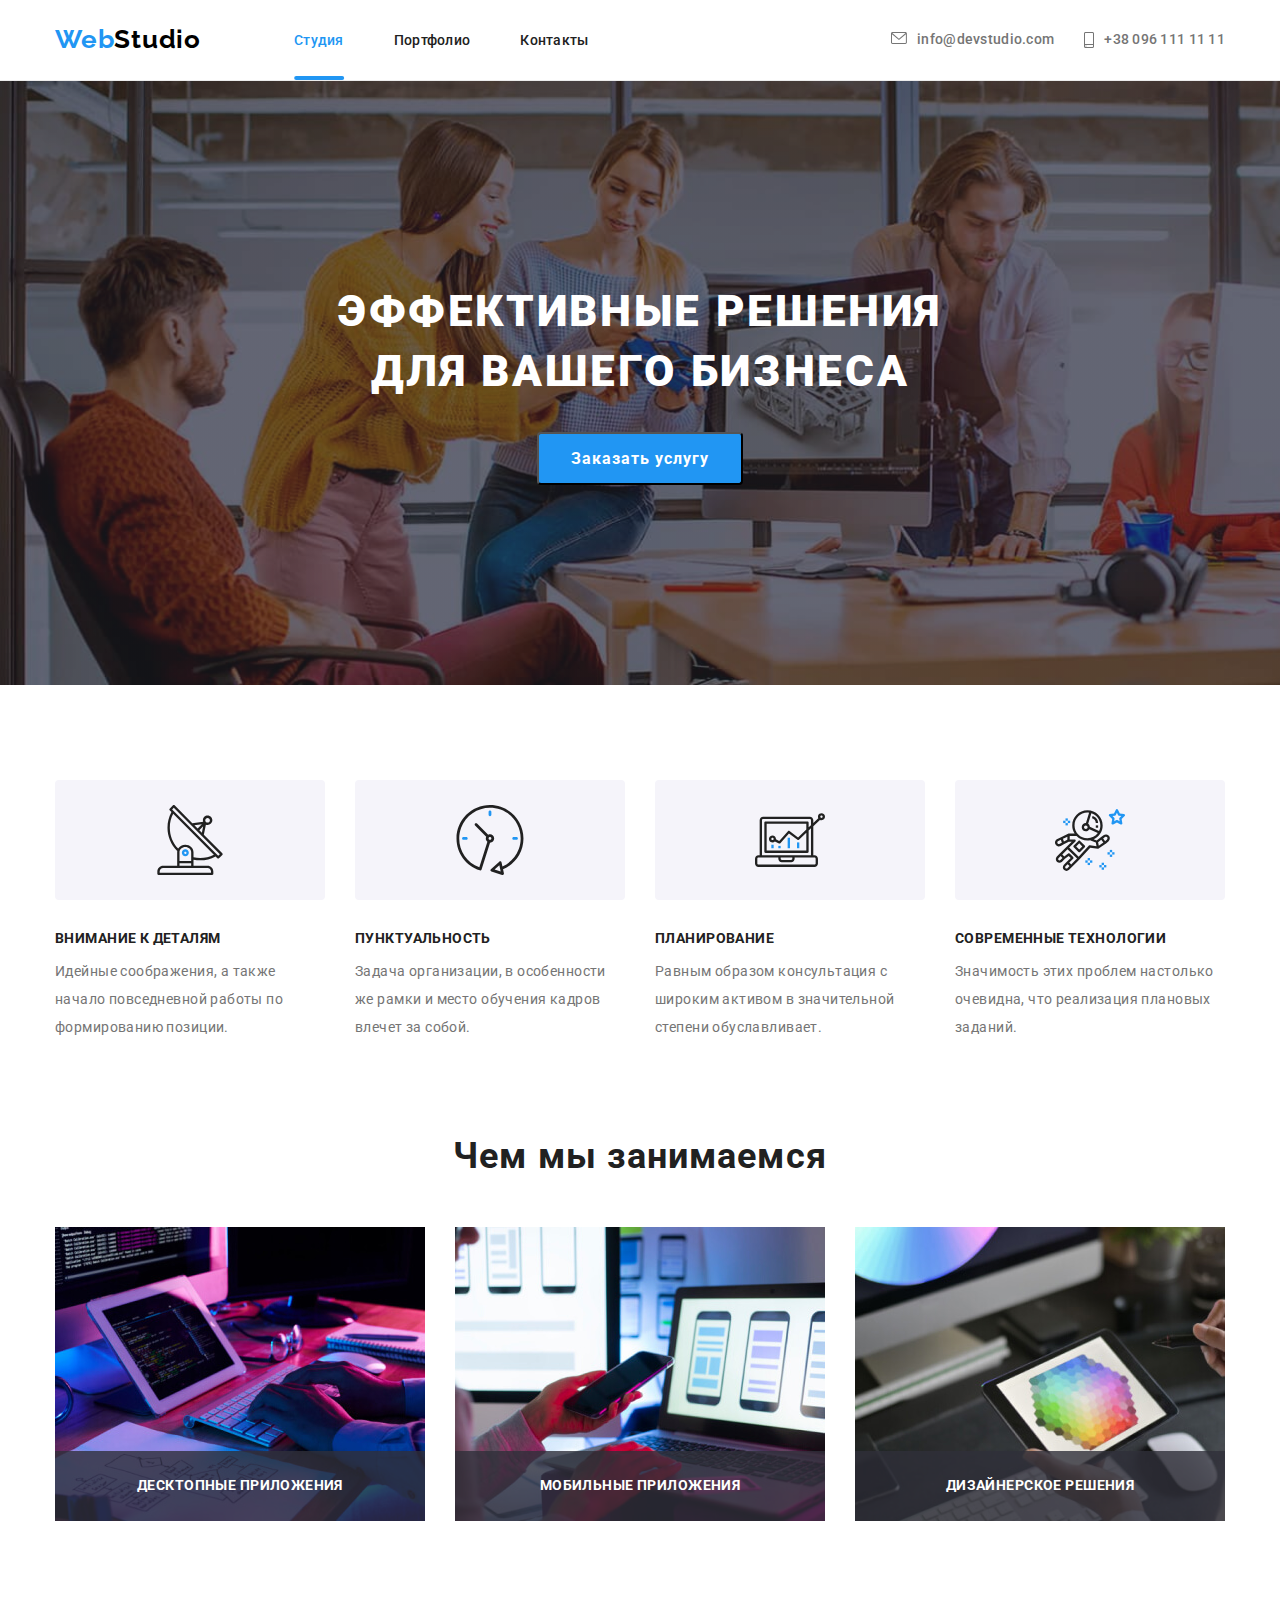
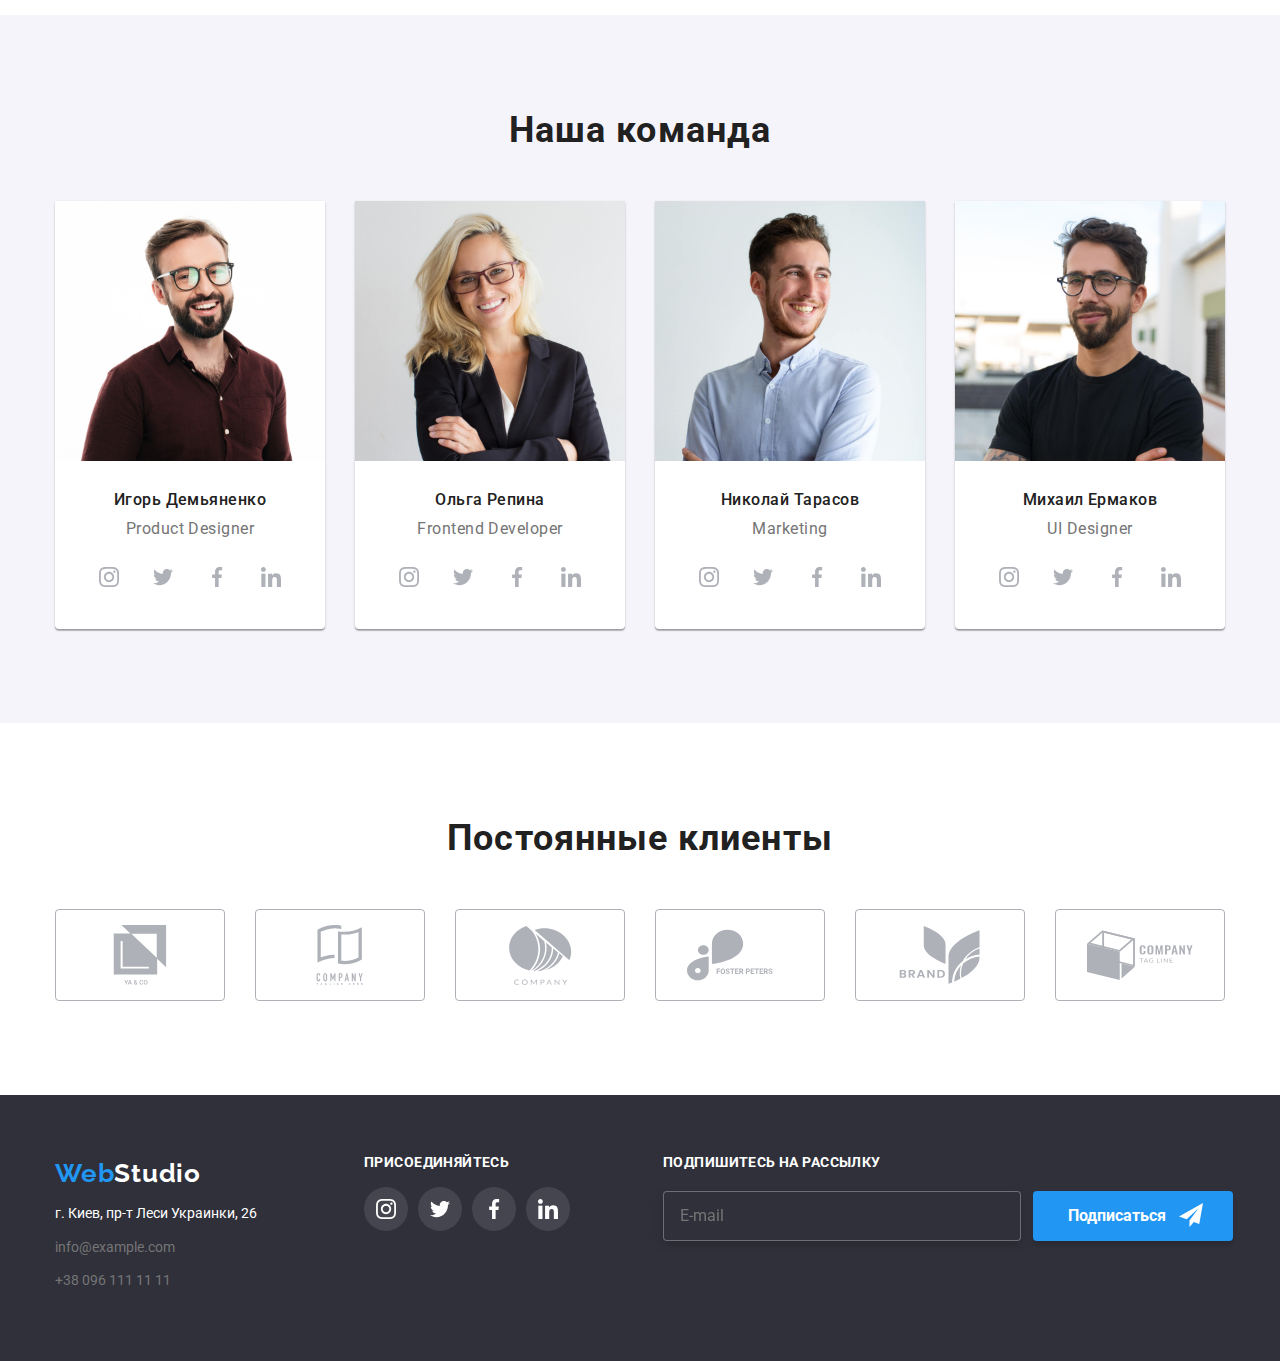
==== commit fc9f3484: "scss" ====
--- a/index.html
+++ b/index.html
@@ -9,6 +9,7 @@
       rel="stylesheet"
       href="https://cdn.jsdelivr.net/npm/modern-normalize@1.1.0/modern-normalize.min.css"
     />
+
     <link rel="stylesheet" href="./css/main.min.css" />
     <link rel="preconnect" href="https://fonts.googleapis.com" />
     <link rel="preconnect" href="https://fonts.gstatic.com" crossorigin />
--- a/css/main.min.css
+++ b/css/main.min.css
@@ -1 +1 @@
-:root{--one-text-color: #212121;--two-text-color: #2196f3;--three-text-color: #000000;--four-text-color: #757575;--five-text-color: #ffffff;--six-text-color: #2f303a;--duration-сss-transition: 250ms}.visually-hidden{width:1px;height:1px;padding:0;overflow:hidden;clip:rect(0, 0, 0, 0);white-space:nowrap;border:0}*,*::before,*::after{-webkit-box-sizing:border-box;box-sizing:border-box;margin:0;padding:0}html,body{height:100%}body{line-height:1.5;-webkit-font-smoothing:antialiased;margin:0;font-family:system-ui,-apple-system,"Segoe UI",Roboto,lvetica,Arial,sans-serif,"Apple Color Emoji","Segoe UI Emoji"}img,svg{display:block;max-width:100%}input,button,textarea,select{font:inherit;font-family:inherit;cursor:pointer}p,h1,h2,h3,h4,h5,h6{overflow-wrap:break-word;margin-top:0;margin-bottom:0}a{text-decoration:none}.list{list-style:none}.link{text-decoration:none}ul,ol{margin-top:0;margin-bottom:0;padding-left:0;list-style:none}.container{width:1200px;margin:0 auto;padding:0 15px}body{font-family:"Roboto","sans-serif";color:var(--five-text-color)}.menu-link{position:relative;-webkit-transition-duration:var(--duration-сss-transition);transition-duration:var(--duration-сss-transition);-webkit-transition-timing-function:cubic-bezier(0.4, 0, 0.2, 1);transition-timing-function:cubic-bezier(0.4, 0, 0.2, 1);font-weight:500;font-size:14px;line-height:1.15;letter-spacing:.02em;padding:32px 0;color:var(--one-text-color)}.menu-link:hover,.menu-link:focus,.menu-link:current{color:var(--two-text-color)}.menu-link.current::after{position:absolute;bottom:0;left:50%;-webkit-transform:translateX(-50%);transform:translateX(-50%);content:"";display:block;width:100%;height:4px;border-radius:2px;background-color:var(--two-text-color)}.navigation .current{color:var(--two-text-color)}.navigation,.menu,.list{display:-webkit-box;display:-ms-flexbox;display:flex;-webkit-box-align:center;-ms-flex-align:center;align-items:center;-webkit-box-orient:horizontal;-webkit-box-direction:normal;-ms-flex-direction:row;flex-direction:row}.header{-webkit-box-align:center;-ms-flex-align:center;align-items:center;border-bottom:1px solid #ececec}.page-header-container{display:-webkit-box;display:-ms-flexbox;display:flex}.filter-list.current{background:var(--two-text-color);color:var(--five-text-color)}.logo-span{font-family:"Raleway","sans-serif";font-weight:700;font-size:26px;line-height:1.2;letter-spacing:.03em;color:var(--three-text-color)}.logo{font-family:"Raleway","sans-serif";font-weight:700;font-size:26px;line-height:1.2;letter-spacing:.03em;margin-right:93px;color:var(--two-text-color)}.menu-list:not(:last-child){margin-right:50px;color:var(--four-text-color)}.menu-list-number:not(:last-child){margin-right:30px;color:var(--four-text-color)}.menu-list-number,.menu-list{display:-webkit-box;display:-ms-flexbox;display:flex;-webkit-box-orient:horizontal;-webkit-box-direction:normal;-ms-flex-direction:row;flex-direction:row;-webkit-box-align:center;-ms-flex-align:center;align-items:center}.number-link{display:-webkit-box;display:-ms-flexbox;display:flex;-webkit-box-align:center;-ms-flex-align:center;align-items:center;-webkit-box-pack:end;-ms-flex-pack:end;justify-content:flex-end;margin-left:auto}.icon-mail{fill:currentColor;width:16px;height:12px;margin-right:10px}.icon-mail-phone{fill:currentColor;width:10px;height:16px;margin-right:10px}.link-number:hover,.link-number:focus{-webkit-transition-property:color;transition-property:color;color:var(--two-text-color)}.link-number{-webkit-transition-duration:var(--duration-сss-transition);transition-duration:var(--duration-сss-transition);-webkit-transition-timing-function:cubic-bezier(0.4, 0, 0.2, 1);transition-timing-function:cubic-bezier(0.4, 0, 0.2, 1);padding:32px 0;display:-webkit-box;display:-ms-flexbox;display:flex;-webkit-box-orient:horizontal;-webkit-box-direction:reverse;-ms-flex-direction:row-reverse;flex-direction:row-reverse;font-size:14px;line-height:1.14;letter-spacing:.02em;font-weight:500;margin-left:auto;color:var(--four-text-color)}.link{font-style:normal;color:var(--one-text-color)}.hero{padding:200px 0;background-color:#c4c4c4;background-image:-webkit-gradient(linear, left top, left bottom, from(rgba(47, 48, 58, 0.4)), to(rgba(47, 48, 58, 0.4))),url(../images/font.jpg);background-image:linear-gradient(rgba(47, 48, 58, 0.4), rgba(47, 48, 58, 0.4)),url(../images/font.jpg);background-size:cover}.backdrop{position:absolute;top:0;left:0;width:100%;height:100%;background:rgba(0,0,0,.2)}.backdrop.is-hidden{opacity:0;visibility:hidden;pointer-events:none}.icon-close{position:fixed;top:8px;right:8px;height:30px;width:30px;border-radius:50%;background:var(--five-text-color);border:1px solid rgba(0,0,0,.1);background-image:url(../images/close.svg);background-repeat:no-repeat;background-position:center;background-origin:border-box}.contact-form-my:focus,.coment-texteria:focus,.contact-form-footer:focus{outline:none;border:1px solid #188ce8}.modal-svg{position:absolute;top:45%;left:12px;width:18px;height:18px}.checkbox-label{display:-webkit-box;display:-ms-flexbox;display:flex;-webkit-box-align:center;-ms-flex-align:center;align-items:center;-webkit-box-pack:center;-ms-flex-pack:center;justify-content:center}.checkbox-policy{width:1px;height:1px;padding:0;overflow:hidden;clip:rect(0, 0, 0, 0);white-space:nowrap;border:0}.icon{display:inline-block;width:16px;height:15px;border:2px solid #212121;border-radius:2px;margin-right:7px}.checkbox-policy:checked+.icon{background-color:var(--two-text-color);background-image:url(../images/check-on.svg);background-size:contain;background-repeat:no-repeat;background-origin:border-box;border-color:var(--two-text-color)}.modal{display:block;height:582px;width:528px;background-color:var(--five-text-color);position:absolute;top:50%;left:50%;padding:40px;-webkit-transform:translate(-50%, -50%);transform:translate(-50%, -50%);-webkit-box-shadow:0px 1px 3px rgba(0,0,0,.12),0px 1px 1px rgba(0,0,0,.14),0px 2px 1px rgba(0,0,0,.2);box-shadow:0px 1px 3px rgba(0,0,0,.12),0px 1px 1px rgba(0,0,0,.14),0px 2px 1px rgba(0,0,0,.2);border-radius:4px}.btn-form{-webkit-box-align:center;-ms-flex-align:center;align-items:center;text-align:center;letter-spacing:.06em}.go{width:200px;height:50px;font-weight:700;font-size:16px;line-height:1.87;background:var(--two-text-color);color:var(--five-text-color);border-radius:4px;-webkit-box-shadow:0px 4px 4px rgba(0,0,0,.15);box-shadow:0px 4px 4px rgba(0,0,0,.15);border:0;margin-top:30px}.contact-form-my{-webkit-transition-duration:var(--duration-сss-transition);transition-duration:var(--duration-сss-transition);-webkit-transition-timing-function:cubic-bezier(0.4, 0, 0.2, 1);transition-timing-function:cubic-bezier(0.4, 0, 0.2, 1);width:100%;height:40px;margin-top:4px;margin-bottom:10px;padding-left:40px;border:1px solid rgba(33,33,33,.2);border-radius:4px}.modal-button{-webkit-box-pack:center;-ms-flex-pack:center;justify-content:center;margin-top:30px}.modal-btn:hover{background-color:#188ce8}.contact-form-my:focus+.modal-svg{fill:#188ce8}.text-inputs{font-weight:700;font-size:20px;line-height:1.15;letter-spacing:.03em;color:var(--one-text-color);margin-bottom:12px}.name,.tel,.mail,.coments{position:relative;font-weight:400;font-size:12px;line-height:1.2;letter-spacing:.01em;color:var(--four-text-color)}.coment-texteria{-webkit-transition-duration:var(--duration-сss-transition);transition-duration:var(--duration-сss-transition);-webkit-transition-timing-function:cubic-bezier(0.4, 0, 0.2, 1);transition-timing-function:cubic-bezier(0.4, 0, 0.2, 1);width:100%;height:120px;padding:12px 16px;resize:none;margin-top:4px;margin-bottom:20px;border:1px solid rgba(33,33,33,.2);border-radius:4px}.policy{position:relative;font-size:14px;line-height:2;letter-spacing:.03em;color:var(--four-text-color);text-align:center}.politic{font-size:14px;line-height:2;letter-spacing:.03em;-webkit-text-decoration-line:underline;text-decoration-line:underline;color:var(--two-text-color)}.contact-form{-webkit-box-pack:center;-ms-flex-pack:center;justify-content:center}.motto{font-weight:900;font-size:44px;line-height:1.37;text-align:center;letter-spacing:.06em;text-transform:uppercase;width:696px;color:var(--five-text-color);margin-right:auto;margin-left:auto;margin-bottom:0}.modal-btn{-webkit-transition-duration:var(--duration-сss-transition);transition-duration:var(--duration-сss-transition);-webkit-transition-timing-function:cubic-bezier(0.4, 0, 0.2, 1);transition-timing-function:cubic-bezier(0.4, 0, 0.2, 1);font-weight:700;font-size:16px;line-height:1.85;letter-spacing:.06em;cursor:pointer;font-family:inherit;padding-top:10px;padding-bottom:10px;padding-left:32px;padding-right:32px;border-radius:4px;color:var(--five-text-color);background:var(--two-text-color);display:block;margin:0 auto}.media-list{font-size:16px;line-height:1.18;letter-spacing:.03em;color:var(--four-text-color)}.advantage-comands{font-weight:500;font-size:16px;line-height:1.18;letter-spacing:.03em;margin-bottom:10px;color:var(--one-text-color)}.advantage-two{font-weight:700;font-size:18px;line-height:1.87;letter-spacing:.03em;color:var(--one-text-color);margin-bottom:4px}.media-list-me{font-size:14px;line-height:2;letter-spacing:.03em;color:var(--four-text-color)}.social-list{display:-webkit-box;display:-ms-flexbox;display:flex;margin-top:16px;-webkit-box-pack:center;-ms-flex-pack:center;justify-content:center}.social-list-spisok{display:-webkit-box;display:-ms-flexbox;display:flex;-webkit-box-pack:center;-ms-flex-pack:center;justify-content:center}.social-list-link{color:#afb1b8;display:-webkit-box;display:-ms-flexbox;display:flex;-webkit-box-pack:center;-ms-flex-pack:center;justify-content:center;-webkit-box-align:center;-ms-flex-align:center;align-items:center;height:100%;width:100%;border-radius:50%;-webkit-transition-duration:var(--duration-сss-transition);transition-duration:var(--duration-сss-transition);-webkit-transition-timing-function:cubic-bezier(0.4, 0, 0.2, 1);transition-timing-function:cubic-bezier(0.4, 0, 0.2, 1)}.social-list-link-two{color:#afb1b8;display:-webkit-box;display:-ms-flexbox;display:flex;-webkit-box-pack:center;-ms-flex-pack:center;justify-content:center;-webkit-box-align:center;-ms-flex-align:center;align-items:center;height:100%;width:100%;-webkit-transition-duration:var(--duration-сss-transition);transition-duration:var(--duration-сss-transition);-webkit-transition-timing-function:cubic-bezier(0.4, 0, 0.2, 1);transition-timing-function:cubic-bezier(0.4, 0, 0.2, 1)}.social-list-link-one{color:#afb1b8;display:-webkit-box;display:-ms-flexbox;display:flex;-webkit-box-pack:center;-ms-flex-pack:center;justify-content:center;-webkit-box-align:center;-ms-flex-align:center;align-items:center;height:100%;width:100%;-webkit-transition-duration:var(--duration-сss-transition);transition-duration:var(--duration-сss-transition);-webkit-transition-timing-function:cubic-bezier(0.4, 0, 0.2, 1);transition-timing-function:cubic-bezier(0.4, 0, 0.2, 1)}.social-list-item{width:44px;height:44px;margin-right:10px}.social-list-item-svg{width:170px;height:92px;margin-right:30px;border:1px solid #afb1b8;border-radius:4px}.social-list-link-two:focus,.social-list-link-two:hover{color:var(--two-text-color);border:1px solid var(--two-text-color);border-radius:4px}.social-list-icon-svg{fill:currentColor;width:20px;height:20px}.social-list-icon-svg-two{-webkit-transition-duration:var(--duration-сss-transition);transition-duration:var(--duration-сss-transition);-webkit-transition-timing-function:cubic-bezier(0.4, 0, 0.2, 1);transition-timing-function:cubic-bezier(0.4, 0, 0.2, 1);fill:currentColor;width:106px;height:60px}.svg-list{width:100%;height:120px;border-radius:4px;background-color:#f5f4fa;margin-bottom:30px}.social-list-svg{width:70px;height:70px}.social-list-link:hover,.social-list-link:focus{background-color:var(--two-text-color);color:var(--five-text-color)}.container-footer{background-color:var(--six-text-color);display:-webkit-box;display:-ms-flexbox;display:flex;-webkit-box-orient:horizontal;-webkit-box-direction:normal;-ms-flex-direction:row;flex-direction:row}.conection-footer{margin-right:70px}.list-container{display:block;-webkit-box-orient:vertical;-webkit-box-direction:normal;-ms-flex-direction:column;flex-direction:column}.suptitle{font-weight:700;font-size:36px;line-height:1.17;text-align:center;letter-spacing:.03em;margin-bottom:50px;color:var(--one-text-color)}.title-product{display:inline-block;position:absolute;width:370px;height:70px;background:rgba(47,48,58,.8);bottom:0}.label{font-weight:700;font-size:14px;line-height:1.14;text-align:center;letter-spacing:.03em;text-transform:uppercase;color:var(--five-text-color);padding-top:27px;padding-bottom:27px}.section{padding:94px 0}.my-work{padding-top:0px}.my-comands{background-color:#f5f4fa}.advantage{font-weight:700;font-size:14px;line-height:1.18;letter-spacing:.03em;text-transform:uppercase;margin-bottom:10px;color:var(--one-text-color)}.filter-list{font-weight:500;font-size:16px;line-height:1.62;letter-spacing:.03em;color:var(--one-text-color);padding:6px 22px;border:none;border-radius:4px;-webkit-transition-duration:var(--duration-сss-transition);transition-duration:var(--duration-сss-transition);-webkit-transition-timing-function:cubic-bezier(0.4, 0, 0.2, 1);transition-timing-function:cubic-bezier(0.4, 0, 0.2, 1)}.filtres{display:-webkit-box;display:-ms-flexbox;display:flex;margin-bottom:50px;-webkit-box-pack:center;-ms-flex-pack:center;justify-content:center}.portfolio .filtres li:not(:last-child){margin-right:8px}.filter-list:focus,.filter-list:hover{background:var(--two-text-color);color:var(--five-text-color);-webkit-box-shadow:0px 3px 1px rgba(0,0,0,.1),0px 1px 2px rgba(0,0,0,.08),0px 2px 2px rgba(0,0,0,.12);box-shadow:0px 3px 1px rgba(0,0,0,.1),0px 1px 2px rgba(0,0,0,.08),0px 2px 2px rgba(0,0,0,.12)}.list{display:-webkit-box;display:-ms-flexbox;display:flex;-webkit-box-pack:justify;-ms-flex-pack:justify;justify-content:space-between;position:relative}.list-comand{display:-webkit-box;display:-ms-flexbox;display:flex;-webkit-box-pack:justify;-ms-flex-pack:justify;justify-content:space-between}.list-portfolio{display:-webkit-box;display:-ms-flexbox;display:flex;-ms-flex-wrap:wrap;flex-wrap:wrap;list-style:none;margin-left:-30px;margin-top:-30px}.advantage-list{width:270px}.subscribe-card{padding-left:24px;padding-right:24px;padding-top:20px;padding-bottom:20px;border-left:1px solid #eee;border-right:1px solid #eee;border-bottom:1px solid #eee}.crew-info{text-align:center;padding:30px 0}.crew-info-li{background-color:var(--five-text-color);-webkit-box-shadow:0px 1px 3px rgba(0,0,0,.12),0px 1px 1px rgba(0,0,0,.14),0px 2px 1px rgba(0,0,0,.2);box-shadow:0px 1px 3px rgba(0,0,0,.12),0px 1px 1px rgba(0,0,0,.14),0px 2px 1px rgba(0,0,0,.2);border-radius:0px 0px 4px 4px}.color-footer .logo{margin-bottom:20px}.adress{font-style:normal;font-size:14px;line-height:1.71;color:var(--five-text-color);margin-bottom:9px}.logo-span-footer{font-family:"Raleway","sans-serif";font-weight:700;font-size:26px;line-height:1.42;letter-spacing:.03em;color:var(--five-text-color)}.list-portfolio .example{-ms-flex-preferred-size:calc(33.3333333333% - 30px);flex-basis:calc(33.3333333333% - 30px);margin-left:30px;margin-top:30px;-webkit-transition-duration:var(--duration-сss-transition);transition-duration:var(--duration-сss-transition);-webkit-transition-timing-function:cubic-bezier(0.4, 0, 0.2, 1);transition-timing-function:cubic-bezier(0.4, 0, 0.2, 1)}.example:focus,.example:hover{-webkit-box-shadow:0px 1px 1px rgba(0,0,0,.12),0px 4px 4px rgba(0,0,0,.06),1px 4px 6px rgba(0,0,0,.16);box-shadow:0px 1px 1px rgba(0,0,0,.12),0px 4px 4px rgba(0,0,0,.06),1px 4px 6px rgba(0,0,0,.16)}.box-overlay{position:relative;overflow:hidden}.exemple-link{-webkit-transition-duration:var(--duration-сss-transition);transition-duration:var(--duration-сss-transition);-webkit-transition-timing-function:cubic-bezier(0.4, 0, 0.2, 1);transition-timing-function:cubic-bezier(0.4, 0, 0.2, 1);display:block;text-decoration:none;-webkit-transition:-webkit-box-shadow var(--duration-сss-transition) cubic-bezier(0.4, 0, 0.2, 1);transition:-webkit-box-shadow var(--duration-сss-transition) cubic-bezier(0.4, 0, 0.2, 1);transition:box-shadow var(--duration-сss-transition) cubic-bezier(0.4, 0, 0.2, 1);transition:box-shadow var(--duration-сss-transition) cubic-bezier(0.4, 0, 0.2, 1), -webkit-box-shadow var(--duration-сss-transition) cubic-bezier(0.4, 0, 0.2, 1)}.exemple-link:hover,.exemple-link:focus{-webkit-box-shadow:0px 1px 1px rgba(0,0,0,.12),0px 4px 4px rgba(0,0,0,.06),1px 4px 6px rgba(0,0,0,.16);box-shadow:0px 1px 1px rgba(0,0,0,.12),0px 4px 4px rgba(0,0,0,.06),1px 4px 6px rgba(0,0,0,.16)}.exemple-link:hover .box-content{-webkit-transform:translateY(0%);transform:translateY(0%)}.box-content{position:absolute;top:0;left:0;-webkit-transform:translateY(100%);transform:translateY(100%);-webkit-transition:-webkit-transform var(--duration-сss-transition) cubic-bezier(0.4, 0, 0.2, 1);transition:-webkit-transform var(--duration-сss-transition) cubic-bezier(0.4, 0, 0.2, 1);transition:transform var(--duration-сss-transition) cubic-bezier(0.4, 0, 0.2, 1);transition:transform var(--duration-сss-transition) cubic-bezier(0.4, 0, 0.2, 1), -webkit-transform var(--duration-сss-transition) cubic-bezier(0.4, 0, 0.2, 1);width:370px;padding:63px 24px;background-color:rgba(33,150,243,.9);font-weight:400;font-size:18px;line-height:1.56;letter-spacing:.03em;color:var(--five-text-color)}.color-footer{background:#2f303a;padding:60px 0}.contact-number{color:var(--four-text-color);font-size:14px;line-height:1.5}.contact-list{margin-bottom:9px;margin-top:9px}.conection-me{font-weight:700;font-size:14px;line-height:1.14;letter-spacing:.03em;text-transform:uppercase;color:var(--five-text-color)}.conection{width:206px}.social-list-link-footer{color:var(--five-text-color);background-color:rgba(255,255,255,.1);display:-webkit-box;display:-ms-flexbox;display:flex;-webkit-box-pack:center;-ms-flex-pack:center;justify-content:center;-webkit-box-align:center;-ms-flex-align:center;align-items:center;height:100%;width:100%;border-radius:50%;-webkit-transition-duration:var(--duration-сss-transition);transition-duration:var(--duration-сss-transition);-webkit-transition-timing-function:cubic-bezier(0.4, 0, 0.2, 1);transition-timing-function:cubic-bezier(0.4, 0, 0.2, 1)}.social-list-link-footer:hover,.social-list-link-footer:focus{background-color:var(--two-text-color);color:var(--five-text-color)}.margin-stop{margin-right:0px}.email-input{margin-left:93px}.email-input-text{font-weight:700;font-size:14px;line-height:1.14;letter-spacing:.03em;text-transform:uppercase;color:var(--five-text-color)}.contact-form-footer{-webkit-transition-duration:var(--duration-сss-transition);transition-duration:var(--duration-сss-transition);-webkit-transition-timing-function:cubic-bezier(0.4, 0, 0.2, 1);transition-timing-function:cubic-bezier(0.4, 0, 0.2, 1);width:358px;height:50px;border:1px solid rgba(255,255,255,.3);-webkit-filter:drop-shadow(0px 4px 4px rgba(0, 0, 0, 0.15));filter:drop-shadow(0px 4px 4px rgba(0, 0, 0, 0.15));border-radius:4px;background-color:var(--six-text-color);color:var(--five-text-color);padding-left:16px;margin-right:12px}.email-input-flex{display:-webkit-box;display:-ms-flexbox;display:flex;-webkit-box-align:center;-ms-flex-align:center;align-items:center;margin-top:20px}.go-footer{width:200px;height:50px;font-weight:700;font-size:16px;line-height:1.87;background:var(--two-text-color);color:var(--five-text-color);border-radius:4px;-webkit-box-shadow:0px 4px 4px rgba(0,0,0,.15);box-shadow:0px 4px 4px rgba(0,0,0,.15);border:0;padding-left:29px;padding-right:62px;padding-top:10px;padding-bottom:10px}.go-footer-send{position:relative}.send{position:absolute;height:24px;width:24px;right:15%;top:25%}/*# sourceMappingURL=main.min.css.map */+:root{--one-text-color: #212121;--two-text-color: #2196f3;--three-text-color: #000000;--four-text-color: #757575;--five-text-color: #ffffff;--six-text-color: #2f303a;--duration-сss-transition: 250ms}.visually-hidden{width:1px;height:1px;padding:0;overflow:hidden;clip:rect(0, 0, 0, 0);white-space:nowrap;border:0}*,*::before,*::after{-webkit-box-sizing:border-box;box-sizing:border-box;margin:0;padding:0}html,body{height:100%}body{line-height:1.5;-webkit-font-smoothing:antialiased;margin:0;font-family:system-ui,-apple-system,"Segoe UI",Roboto,lvetica,Arial,sans-serif,"Apple Color Emoji","Segoe UI Emoji"}img,svg{display:block;max-width:100%}input,button,textarea,select{font:inherit;font-family:inherit;cursor:pointer}p,h1,h2,h3,h4,h5,h6{overflow-wrap:break-word;margin-top:0;margin-bottom:0}a{text-decoration:none}.list{list-style:none}.link{text-decoration:none}ul,ol{margin-top:0;margin-bottom:0;padding-left:0;list-style:none}.container{width:1200px;margin:0 auto;padding:0 15px}body{font-family:"Roboto","sans-serif";color:var(--five-text-color)}.menu-link{position:relative;-webkit-transition-duration:var(--duration-сss-transition);transition-duration:var(--duration-сss-transition);-webkit-transition-timing-function:cubic-bezier(0.4, 0, 0.2, 1);transition-timing-function:cubic-bezier(0.4, 0, 0.2, 1);font-weight:500;font-size:14px;line-height:1.15;letter-spacing:.02em;padding:32px 0;color:var(--one-text-color)}.menu-linkhover,.menu-linkfocus,.menu-linkcurrent{color:var(--two-text-color)}.menu-link.current::after{position:absolute;bottom:0;left:50%;-webkit-transform:translateX(-50%);transform:translateX(-50%);content:"";display:block;width:100%;height:4px;border-radius:2px;background-color:var(--two-text-color)}.navigation .current{color:var(--two-text-color)}.navigation,.menu,.list{display:-webkit-box;display:-ms-flexbox;display:flex;-webkit-box-align:center;-ms-flex-align:center;align-items:center;-webkit-box-orient:horizontal;-webkit-box-direction:normal;-ms-flex-direction:row;flex-direction:row}.header{-webkit-box-align:center;-ms-flex-align:center;align-items:center;border-bottom:1px solid #ececec}.page-header-container{display:-webkit-box;display:-ms-flexbox;display:flex}.filter-list.current{background:var(--two-text-color);color:var(--five-text-color)}.logo-span{font-family:"Raleway","sans-serif";font-weight:700;font-size:26px;line-height:1.2;letter-spacing:.03em;color:var(--three-text-color)}.logo{font-family:"Raleway","sans-serif";font-weight:700;font-size:26px;line-height:1.2;letter-spacing:.03em;margin-right:93px;color:var(--two-text-color)}.menu-list:not(:last-child){margin-right:50px;color:var(--four-text-color)}.menu-list-number:not(:last-child){margin-right:30px;color:var(--four-text-color)}.menu-list-number,.menu-list{display:-webkit-box;display:-ms-flexbox;display:flex;-webkit-box-orient:horizontal;-webkit-box-direction:normal;-ms-flex-direction:row;flex-direction:row;-webkit-box-align:center;-ms-flex-align:center;align-items:center}.number-link{display:-webkit-box;display:-ms-flexbox;display:flex;-webkit-box-align:center;-ms-flex-align:center;align-items:center;-webkit-box-pack:end;-ms-flex-pack:end;justify-content:flex-end;margin-left:auto}.icon-mail{fill:currentColor;width:16px;height:12px;margin-right:10px}.icon-mail-phone{fill:currentColor;width:10px;height:16px;margin-right:10px}.link-number:hover,.link-number:focus{-webkit-transition-property:color;transition-property:color;color:var(--two-text-color)}.link-number{-webkit-transition-duration:var(--duration-сss-transition);transition-duration:var(--duration-сss-transition);-webkit-transition-timing-function:cubic-bezier(0.4, 0, 0.2, 1);transition-timing-function:cubic-bezier(0.4, 0, 0.2, 1);padding:32px 0;display:-webkit-box;display:-ms-flexbox;display:flex;-webkit-box-orient:horizontal;-webkit-box-direction:reverse;-ms-flex-direction:row-reverse;flex-direction:row-reverse;font-size:14px;line-height:1.14;letter-spacing:.02em;font-weight:500;margin-left:auto;color:var(--four-text-color)}.link{font-style:normal;color:var(--one-text-color)}.hero{padding:200px 0;background-color:#c4c4c4;background-image:-webkit-gradient(linear, left top, left bottom, from(rgba(47, 48, 58, 0.4)), to(rgba(47, 48, 58, 0.4))),url(../images/font.jpg);background-image:linear-gradient(rgba(47, 48, 58, 0.4), rgba(47, 48, 58, 0.4)),url(../images/font.jpg);background-size:cover}.backdrop{position:absolute;top:0;left:0;width:100%;height:100%;background:rgba(0,0,0,.2)}.backdrop.is-hidden{opacity:0;visibility:hidden;pointer-events:none}.icon-close{position:fixed;top:8px;right:8px;height:30px;width:30px;border-radius:50%;background:var(--five-text-color);border:1px solid rgba(0,0,0,.1);background-image:url(../images/close.svg);background-repeat:no-repeat;background-position:center;background-origin:border-box}.contact-form-my:focus,.coment-texteria:focus,.contact-form-footer:focus{outline:none;border:1px solid #188ce8}.modal-svg{position:absolute;top:45%;left:12px;width:18px;height:18px}.checkbox-label{display:-webkit-box;display:-ms-flexbox;display:flex;-webkit-box-align:center;-ms-flex-align:center;align-items:center;-webkit-box-pack:center;-ms-flex-pack:center;justify-content:center}.checkbox-policy{width:1px;height:1px;padding:0;overflow:hidden;clip:rect(0, 0, 0, 0);white-space:nowrap;border:0}.icon{display:inline-block;width:16px;height:15px;border:2px solid #212121;border-radius:2px;margin-right:7px}.checkbox-policy:checked+.icon{background-color:var(--two-text-color);background-image:url(../images/check-on.svg);background-size:contain;background-repeat:no-repeat;background-origin:border-box;border-color:var(--two-text-color)}.modal{display:block;height:582px;width:528px;background-color:var(--five-text-color);position:absolute;top:50%;left:50%;padding:40px;-webkit-transform:translate(-50%, -50%);transform:translate(-50%, -50%);-webkit-box-shadow:0px 1px 3px rgba(0,0,0,.12),0px 1px 1px rgba(0,0,0,.14),0px 2px 1px rgba(0,0,0,.2);box-shadow:0px 1px 3px rgba(0,0,0,.12),0px 1px 1px rgba(0,0,0,.14),0px 2px 1px rgba(0,0,0,.2);border-radius:4px}.btn-form{-webkit-box-align:center;-ms-flex-align:center;align-items:center;text-align:center;letter-spacing:.06em}.go{width:200px;height:50px;font-weight:700;font-size:16px;line-height:1.87;background:var(--two-text-color);color:var(--five-text-color);border-radius:4px;-webkit-box-shadow:0px 4px 4px rgba(0,0,0,.15);box-shadow:0px 4px 4px rgba(0,0,0,.15);border:0;margin-top:30px}.contact-form-my{-webkit-transition-duration:var(--duration-сss-transition);transition-duration:var(--duration-сss-transition);-webkit-transition-timing-function:cubic-bezier(0.4, 0, 0.2, 1);transition-timing-function:cubic-bezier(0.4, 0, 0.2, 1);width:100%;height:40px;margin-top:4px;margin-bottom:10px;padding-left:40px;border:1px solid rgba(33,33,33,.2);border-radius:4px}.modal-btn{-webkit-transition-duration:var(--duration-сss-transition);transition-duration:var(--duration-сss-transition);-webkit-transition-timing-function:cubic-bezier(0.4, 0, 0.2, 1);transition-timing-function:cubic-bezier(0.4, 0, 0.2, 1);font-weight:700;font-size:16px;line-height:1.85;letter-spacing:.06em;cursor:pointer;font-family:inherit;padding-top:10px;padding-bottom:10px;padding-left:32px;padding-right:32px;border-radius:4px;color:var(--five-text-color);background:var(--two-text-color);display:block;margin:0 auto}.modal-btn:hover{background-color:#188ce8}.modal-button{-webkit-box-pack:center;-ms-flex-pack:center;justify-content:center;margin-top:30px}.contact-form-my:focus+.modal-svg{fill:#188ce8}.text-inputs{font-weight:700;font-size:20px;line-height:1.15;letter-spacing:.03em;color:var(--one-text-color);margin-bottom:12px}.name,.tel,.mail,.coments{position:relative;font-weight:400;font-size:12px;line-height:1.2;letter-spacing:.01em;color:var(--four-text-color)}.coment-texteria{-webkit-transition-duration:var(--duration-сss-transition);transition-duration:var(--duration-сss-transition);-webkit-transition-timing-function:cubic-bezier(0.4, 0, 0.2, 1);transition-timing-function:cubic-bezier(0.4, 0, 0.2, 1);width:100%;height:120px;padding:12px 16px;resize:none;margin-top:4px;margin-bottom:20px;border:1px solid rgba(33,33,33,.2);border-radius:4px}.policy{position:relative;font-size:14px;line-height:2;letter-spacing:.03em;color:var(--four-text-color);text-align:center}.politic{font-size:14px;line-height:2;letter-spacing:.03em;-webkit-text-decoration-line:underline;text-decoration-line:underline;color:var(--two-text-color)}.contact-form{-webkit-box-pack:center;-ms-flex-pack:center;justify-content:center}.media-list{font-size:16px;line-height:1.18;letter-spacing:.03em;color:var(--four-text-color)}.media-list-me{font-size:14px;line-height:2;letter-spacing:.03em;color:var(--four-text-color)}.social-list{display:-webkit-box;display:-ms-flexbox;display:flex;margin-top:16px;-webkit-box-pack:center;-ms-flex-pack:center;justify-content:center}.social-list-spisok{display:-webkit-box;display:-ms-flexbox;display:flex;-webkit-box-pack:center;-ms-flex-pack:center;justify-content:center}.social-list-link{color:#afb1b8;display:-webkit-box;display:-ms-flexbox;display:flex;-webkit-box-pack:center;-ms-flex-pack:center;justify-content:center;-webkit-box-align:center;-ms-flex-align:center;align-items:center;height:100%;width:100%;border-radius:50%;-webkit-transition-duration:var(--duration-сss-transition);transition-duration:var(--duration-сss-transition);-webkit-transition-timing-function:cubic-bezier(0.4, 0, 0.2, 1);transition-timing-function:cubic-bezier(0.4, 0, 0.2, 1)}.social-list-link:hover,.social-list-link:focus{background-color:var(--two-text-color);color:var(--five-text-color)}.social-list-link-two{color:#afb1b8;display:-webkit-box;display:-ms-flexbox;display:flex;-webkit-box-pack:center;-ms-flex-pack:center;justify-content:center;-webkit-box-align:center;-ms-flex-align:center;align-items:center;height:100%;width:100%;-webkit-transition-duration:var(--duration-сss-transition);transition-duration:var(--duration-сss-transition);-webkit-transition-timing-function:cubic-bezier(0.4, 0, 0.2, 1);transition-timing-function:cubic-bezier(0.4, 0, 0.2, 1)}.social-list-link-two:focus,.social-list-link-two:hover{color:var(--two-text-color);border:1px solid var(--two-text-color);border-radius:4px}.social-list-link-one{color:#afb1b8;display:-webkit-box;display:-ms-flexbox;display:flex;-webkit-box-pack:center;-ms-flex-pack:center;justify-content:center;-webkit-box-align:center;-ms-flex-align:center;align-items:center;height:100%;width:100%;-webkit-transition-duration:var(--duration-сss-transition);transition-duration:var(--duration-сss-transition);-webkit-transition-timing-function:cubic-bezier(0.4, 0, 0.2, 1);transition-timing-function:cubic-bezier(0.4, 0, 0.2, 1)}.social-list-item{width:44px;height:44px;margin-right:10px}.social-list-item-svg{width:170px;height:92px;margin-right:30px;border:1px solid #afb1b8;border-radius:4px}.social-list-icon-svg{fill:currentColor;width:20px;height:20px}.social-list-icon-svg-two{-webkit-transition-duration:var(--duration-сss-transition);transition-duration:var(--duration-сss-transition);-webkit-transition-timing-function:cubic-bezier(0.4, 0, 0.2, 1);transition-timing-function:cubic-bezier(0.4, 0, 0.2, 1);fill:currentColor;width:106px;height:60px}.svg-list{width:100%;height:120px;border-radius:4px;background-color:#f5f4fa;margin-bottom:30px}.social-list-svg{width:70px;height:70px}.suptitle{font-weight:700;font-size:36px;line-height:1.17;text-align:center;letter-spacing:.03em;margin-bottom:50px;color:var(--one-text-color)}.motto{font-weight:900;font-size:44px;line-height:1.37;text-align:center;letter-spacing:.06em;text-transform:uppercase;width:696px;color:var(--five-text-color);margin-right:auto;margin-left:auto;margin-bottom:0}.title-product{display:inline-block;position:absolute;width:370px;height:70px;background:rgba(47,48,58,.8);bottom:0}.label{font-weight:700;font-size:14px;line-height:1.14;text-align:center;letter-spacing:.03em;text-transform:uppercase;color:var(--five-text-color);padding-top:27px;padding-bottom:27px}.section{padding:94px 0}.my-work{padding-top:0px}.my-comands{background-color:#f5f4fa}.advantage{font-weight:700;font-size:14px;line-height:1.18;letter-spacing:.03em;text-transform:uppercase;margin-bottom:10px;color:var(--one-text-color)}.advantage-comands{font-weight:500;font-size:16px;line-height:1.18;letter-spacing:.03em;margin-bottom:10px;color:var(--one-text-color)}.advantage-two{font-weight:700;font-size:18px;line-height:1.87;letter-spacing:.03em;color:var(--one-text-color);margin-bottom:4px}.filter-list{font-weight:500;font-size:16px;line-height:1.62;letter-spacing:.03em;color:var(--one-text-color);padding:6px 22px;border:none;border-radius:4px;-webkit-transition-duration:var(--duration-сss-transition);transition-duration:var(--duration-сss-transition);-webkit-transition-timing-function:cubic-bezier(0.4, 0, 0.2, 1);transition-timing-function:cubic-bezier(0.4, 0, 0.2, 1)}.filter-list:focus,.filter-list:hover{background:var(--two-text-color);color:var(--five-text-color);-webkit-box-shadow:0px 3px 1px rgba(0,0,0,.1),0px 1px 2px rgba(0,0,0,.08),0px 2px 2px rgba(0,0,0,.12);box-shadow:0px 3px 1px rgba(0,0,0,.1),0px 1px 2px rgba(0,0,0,.08),0px 2px 2px rgba(0,0,0,.12)}.filtres{display:-webkit-box;display:-ms-flexbox;display:flex;margin-bottom:50px;-webkit-box-pack:center;-ms-flex-pack:center;justify-content:center}.portfolio .filtres li:not(:last-child){margin-right:8px}.list{display:-webkit-box;display:-ms-flexbox;display:flex;-webkit-box-pack:justify;-ms-flex-pack:justify;justify-content:space-between;position:relative}.list-comand{display:-webkit-box;display:-ms-flexbox;display:flex;-webkit-box-pack:justify;-ms-flex-pack:justify;justify-content:space-between}.list-portfolio{display:-webkit-box;display:-ms-flexbox;display:flex;-ms-flex-wrap:wrap;flex-wrap:wrap;list-style:none;margin-left:-30px;margin-top:-30px}.advantage-list{width:270px}.subscribe-card{padding-left:24px;padding-right:24px;padding-top:20px;padding-bottom:20px;border-left:1px solid #eee;border-right:1px solid #eee;border-bottom:1px solid #eee}.crew-info{text-align:center;padding:30px 0}.crew-info-li{background-color:var(--five-text-color);-webkit-box-shadow:0px 1px 3px rgba(0,0,0,.12),0px 1px 1px rgba(0,0,0,.14),0px 2px 1px rgba(0,0,0,.2);box-shadow:0px 1px 3px rgba(0,0,0,.12),0px 1px 1px rgba(0,0,0,.14),0px 2px 1px rgba(0,0,0,.2);border-radius:0px 0px 4px 4px}.color-footer .logo{margin-bottom:20px}.adress{font-style:normal;font-size:14px;line-height:1.71;color:var(--five-text-color);margin-bottom:9px}.logo-span-footer{font-family:"Raleway","sans-serif";font-weight:700;font-size:26px;line-height:1.42;letter-spacing:.03em;color:var(--five-text-color)}.list-portfolio .example{-ms-flex-preferred-size:calc(33.3333333333% - 30px);flex-basis:calc(33.3333333333% - 30px);margin-left:30px;margin-top:30px;-webkit-transition-duration:var(--duration-сss-transition);transition-duration:var(--duration-сss-transition);-webkit-transition-timing-function:cubic-bezier(0.4, 0, 0.2, 1);transition-timing-function:cubic-bezier(0.4, 0, 0.2, 1)}.example:focus,.example:hover{-webkit-box-shadow:0px 1px 1px rgba(0,0,0,.12),0px 4px 4px rgba(0,0,0,.06),1px 4px 6px rgba(0,0,0,.16);box-shadow:0px 1px 1px rgba(0,0,0,.12),0px 4px 4px rgba(0,0,0,.06),1px 4px 6px rgba(0,0,0,.16)}.box-overlay{position:relative;overflow:hidden}.exemple-link{-webkit-transition-duration:var(--duration-сss-transition);transition-duration:var(--duration-сss-transition);-webkit-transition-timing-function:cubic-bezier(0.4, 0, 0.2, 1);transition-timing-function:cubic-bezier(0.4, 0, 0.2, 1);display:block;text-decoration:none;-webkit-transition:-webkit-box-shadow var(--duration-сss-transition) cubic-bezier(0.4, 0, 0.2, 1);transition:-webkit-box-shadow var(--duration-сss-transition) cubic-bezier(0.4, 0, 0.2, 1);transition:box-shadow var(--duration-сss-transition) cubic-bezier(0.4, 0, 0.2, 1);transition:box-shadow var(--duration-сss-transition) cubic-bezier(0.4, 0, 0.2, 1), -webkit-box-shadow var(--duration-сss-transition) cubic-bezier(0.4, 0, 0.2, 1)}.exemple-link:hover,.exemple-link:focus{-webkit-box-shadow:0px 1px 1px rgba(0,0,0,.12),0px 4px 4px rgba(0,0,0,.06),1px 4px 6px rgba(0,0,0,.16);box-shadow:0px 1px 1px rgba(0,0,0,.12),0px 4px 4px rgba(0,0,0,.06),1px 4px 6px rgba(0,0,0,.16)}.box-content{position:absolute;top:0;left:0;-webkit-transform:translateY(100%);transform:translateY(100%);-webkit-transition:-webkit-transform var(--duration-сss-transition) cubic-bezier(0.4, 0, 0.2, 1);transition:-webkit-transform var(--duration-сss-transition) cubic-bezier(0.4, 0, 0.2, 1);transition:transform var(--duration-сss-transition) cubic-bezier(0.4, 0, 0.2, 1);transition:transform var(--duration-сss-transition) cubic-bezier(0.4, 0, 0.2, 1), -webkit-transform var(--duration-сss-transition) cubic-bezier(0.4, 0, 0.2, 1);width:370px;padding:63px 24px;background-color:rgba(33,150,243,.9);font-weight:400;font-size:18px;line-height:1.56;letter-spacing:.03em;color:var(--five-text-color)}.exemple-link:hover .box-content{-webkit-transform:translateY(0%);transform:translateY(0%)}.container-footer{background-color:var(--six-text-color);display:-webkit-box;display:-ms-flexbox;display:flex;-webkit-box-orient:horizontal;-webkit-box-direction:normal;-ms-flex-direction:row;flex-direction:row}.conection-footer{margin-right:70px}.list-container{display:block;-webkit-box-orient:vertical;-webkit-box-direction:normal;-ms-flex-direction:column;flex-direction:column}.color-footer{background:#2f303a;padding:60px 0}.contact-number{color:var(--four-text-color);font-size:14px;line-height:1.5}.contact-list{margin-bottom:9px;margin-top:9px}.conection-me{font-weight:700;font-size:14px;line-height:1.14;letter-spacing:.03em;text-transform:uppercase;color:var(--five-text-color)}.conection{width:206px}.social-list-link-footer{color:var(--five-text-color);background-color:rgba(255,255,255,.1);display:-webkit-box;display:-ms-flexbox;display:flex;-webkit-box-pack:center;-ms-flex-pack:center;justify-content:center;-webkit-box-align:center;-ms-flex-align:center;align-items:center;height:100%;width:100%;border-radius:50%;-webkit-transition-duration:var(--duration-сss-transition);transition-duration:var(--duration-сss-transition);-webkit-transition-timing-function:cubic-bezier(0.4, 0, 0.2, 1);transition-timing-function:cubic-bezier(0.4, 0, 0.2, 1)}.social-list-link-footer:hover,.social-list-link-footer:focus{background-color:var(--two-text-color);color:var(--five-text-color)}.margin-stop{margin-right:0px}.email-input{margin-left:93px}.email-input-text{font-weight:700;font-size:14px;line-height:1.14;letter-spacing:.03em;text-transform:uppercase;color:var(--five-text-color)}.contact-form-footer{-webkit-transition-duration:var(--duration-сss-transition);transition-duration:var(--duration-сss-transition);-webkit-transition-timing-function:cubic-bezier(0.4, 0, 0.2, 1);transition-timing-function:cubic-bezier(0.4, 0, 0.2, 1);width:358px;height:50px;border:1px solid rgba(255,255,255,.3);-webkit-filter:drop-shadow(0px 4px 4px rgba(0, 0, 0, 0.15));filter:drop-shadow(0px 4px 4px rgba(0, 0, 0, 0.15));border-radius:4px;background-color:var(--six-text-color);color:var(--five-text-color);padding-left:16px;margin-right:12px}.email-input-flex{display:-webkit-box;display:-ms-flexbox;display:flex;-webkit-box-align:center;-ms-flex-align:center;align-items:center;margin-top:20px}.go-footer{width:200px;height:50px;font-weight:700;font-size:16px;line-height:1.87;background:var(--two-text-color);color:var(--five-text-color);border-radius:4px;-webkit-box-shadow:0px 4px 4px rgba(0,0,0,.15);box-shadow:0px 4px 4px rgba(0,0,0,.15);border:0;padding-left:29px;padding-right:62px;padding-top:10px;padding-bottom:10px}.go-footer-send{position:relative}.send{position:absolute;height:24px;width:24px;right:15%;top:25%}/*# sourceMappingURL=main.min.css.map */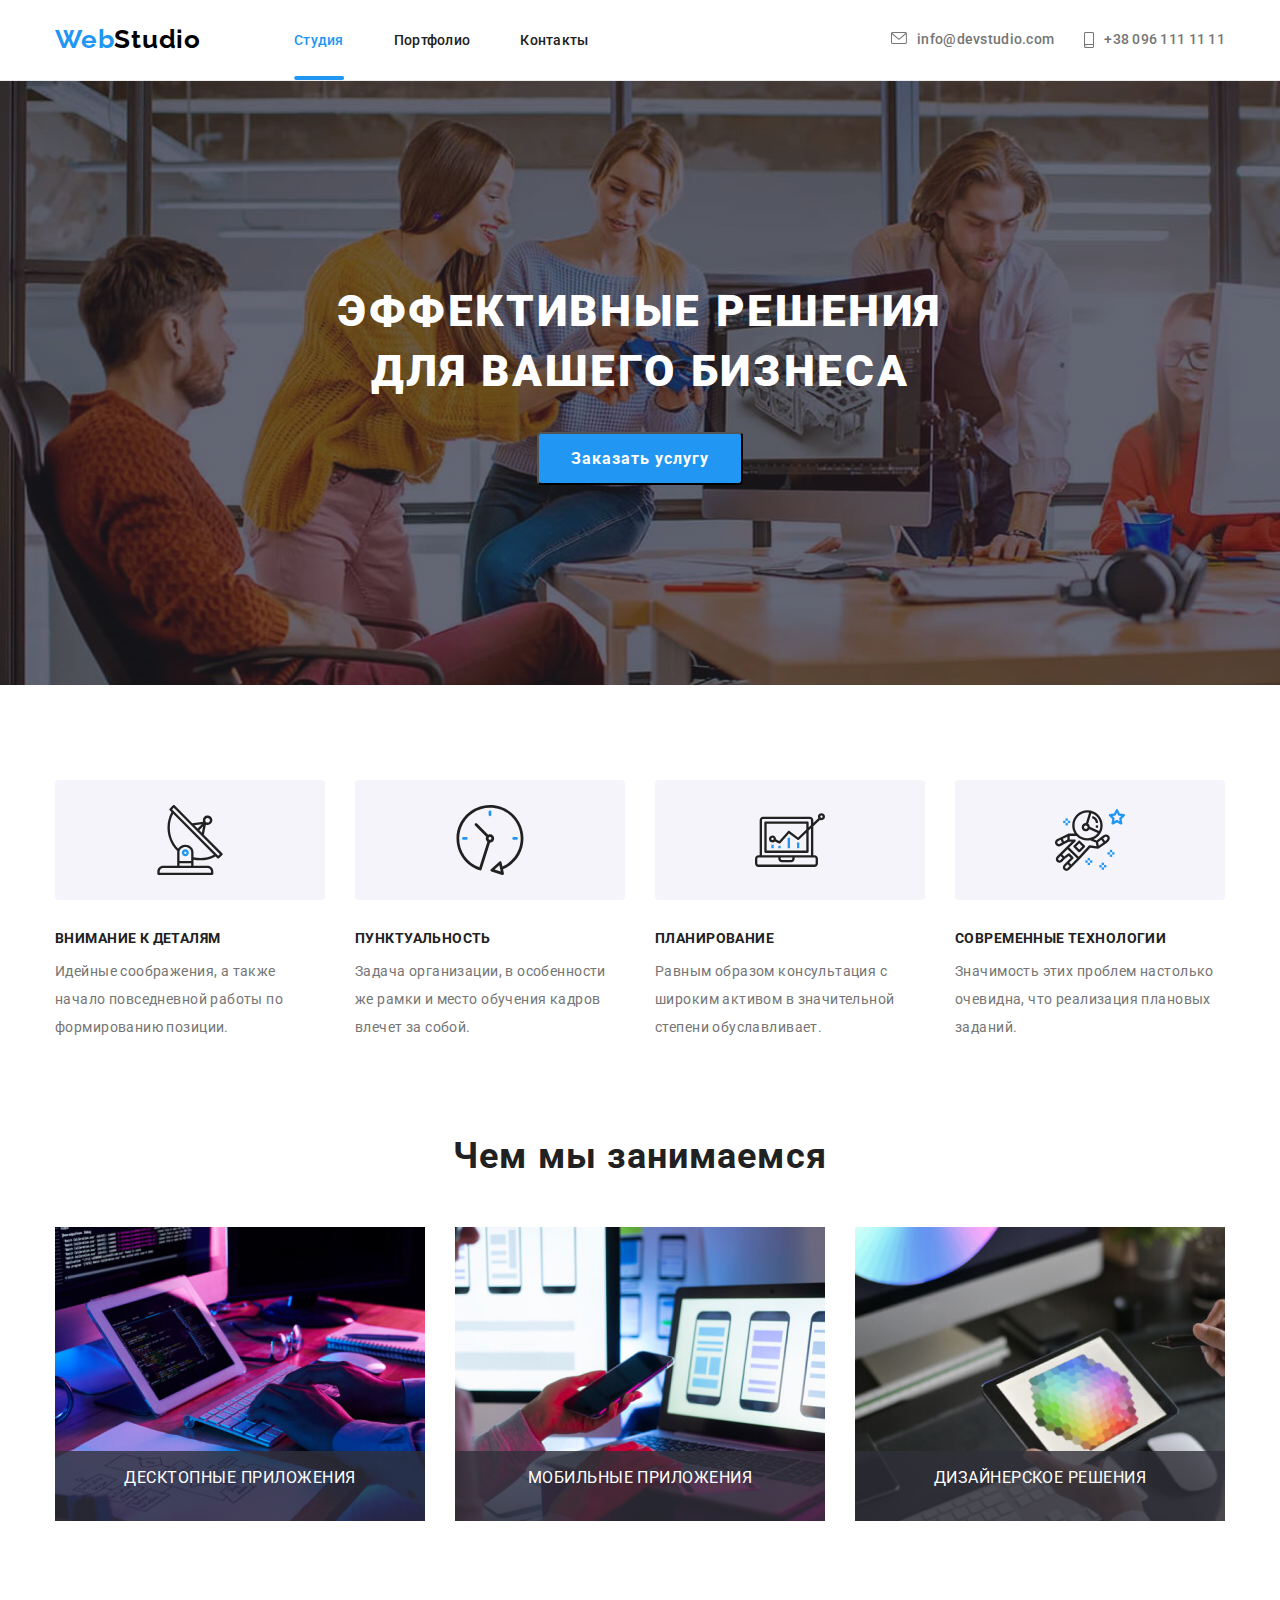
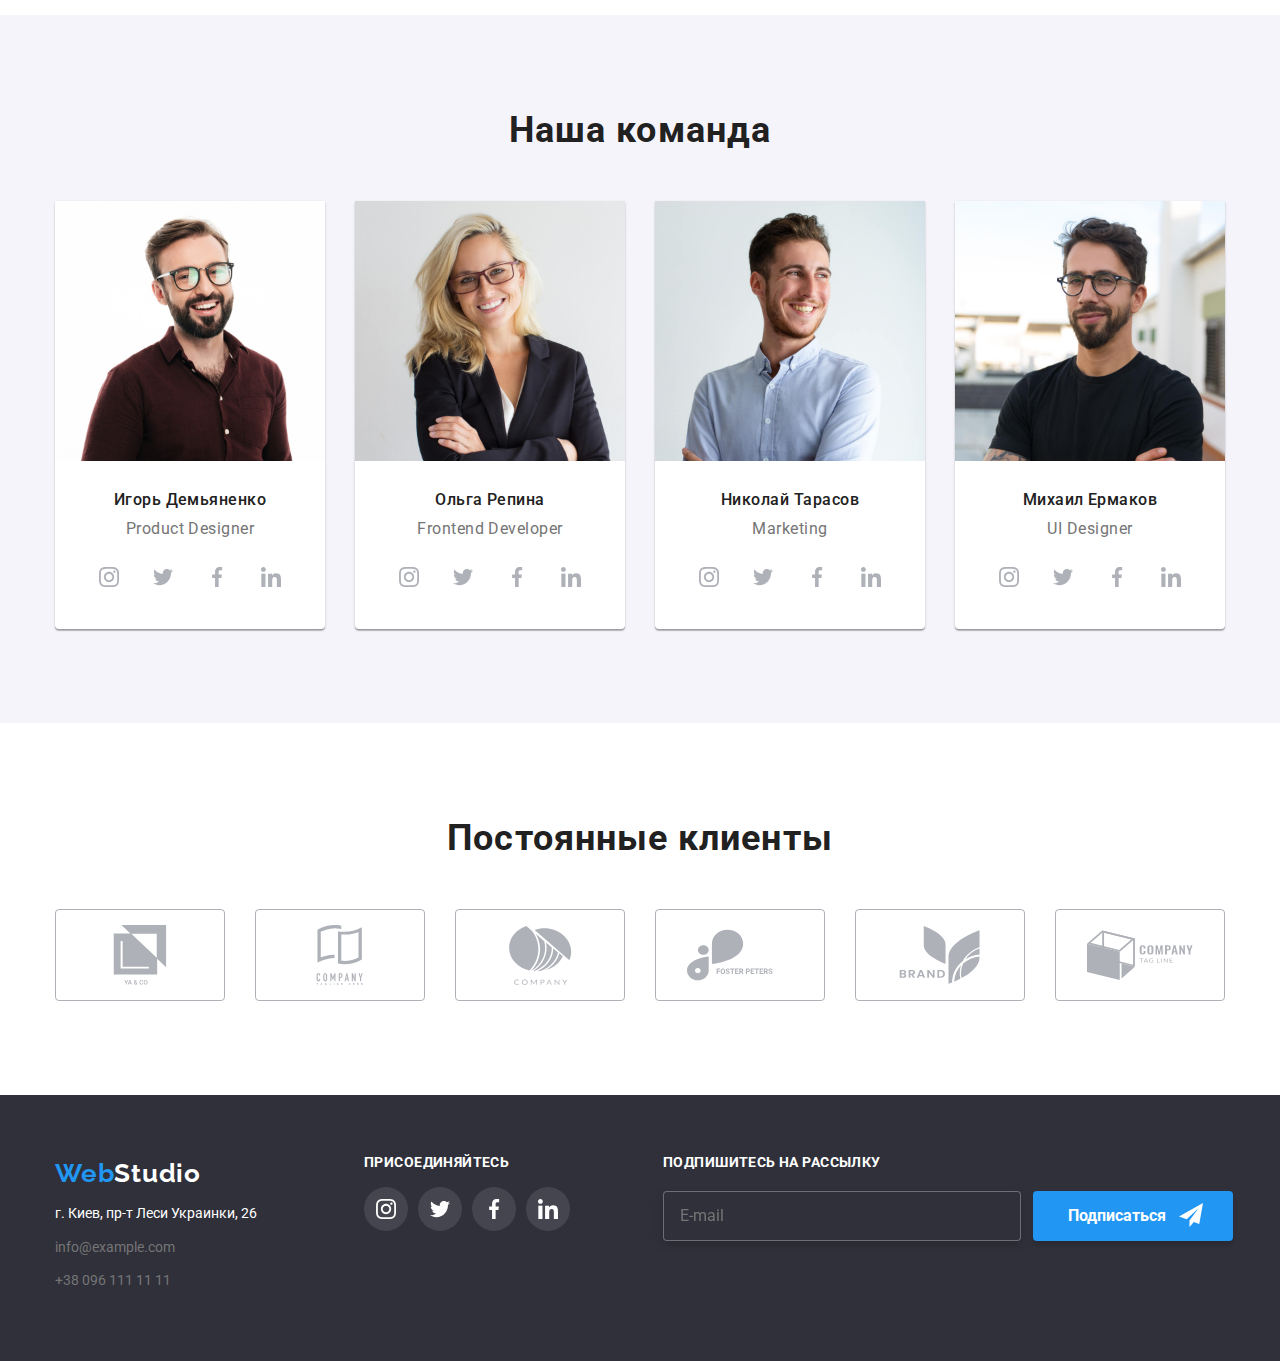
==== commit 9774dff5: "BEM" ====
--- a/index.html
+++ b/index.html
@@ -20,25 +20,25 @@
   </head>
   <body>
     <!--Header-->
-    <header class="page-header header">
-      <div class="container page-header-container">
+    <header class="header">
+      <div class="container container--page">
         <nav class="navigation">
-          <a href="./index.html" class="logo">Web<span class="logo-span">Studio</span></a>
-          <ul class="menu list">
-            <li class="menu-list">
-              <a href="./index.html" class="menu-link current">Студия</a>
-            </li>
-            <li class="menu-list">
-              <a href="./portfolio.html" class="menu-link">Портфолио</a>
-            </li>
-            <li class="menu-list">
-              <a href="" class="menu-link">Контакты</a>
+          <a href="./index.html" class="logo">Web<span class="logo__span">Studio</span></a>
+          <ul class="menu">
+            <li class="menu__list">
+              <a href="./index.html" class="menu__list--link current">Студия</a>
+            </li>
+            <li class="menu__list">
+              <a href="./portfolio.html" class="menu__list--link">Портфолио</a>
+            </li>
+            <li class="menu__list">
+              <a href="" class="menu__list--link">Контакты</a>
             </li>
           </ul>
         </nav>
-        <div class="number-link">
-          <ul class="menu list mail-group">
-            <li class="menu-list-number">
+        <div class="number">
+          <ul class="menu">
+            <li class="menu__number">
               <a href="mailto:info@devstudio.com" class="link-number"
                 >info@devstudio.com
                 <svg class="icon-mail">
@@ -46,7 +46,7 @@
                 </svg>
               </a>
             </li>
-            <li class="menu-list">
+            <li class="menu__number">
               <a href="tel:+380961111111" class="link-number"
                 >+38 096 111 11 11
                 <svg class="icon-mail-phone">
@@ -62,9 +62,9 @@
     <main>
       <section class="hero">
         <!--Hero-->
-        <h1 class="motto">Эффективные решения для вашего бизнеса</h1>
-        <div class="modal-button">
-          <button data-modal-open type="button" class="modal-btn">Заказать услугу</button>
+        <h1 class="hero__motto">Эффективные решения для вашего бизнеса</h1>
+        <div class="hero__button">
+          <button data-modal-open type="button" class="hero__modal--btn">Заказать услугу</button>
           <div data-modal class="backdrop is-hidden">
             <div class="modal">
               <button data-modal-close class="icon-close"></button>
@@ -120,7 +120,7 @@
       </section>
       <!--Преимущество-->
       <section class="section">
-        <h2 class="visually-hidden">Преимущества</h2>
+        <h2 class="section__visually-hidden">Преимущества</h2>
         <div class="container">
           <ul class="list">
             <li class="advantage-list">
@@ -192,15 +192,15 @@
       </section>
       <!--наша команда-->
       <section class="section my-comands">
-        <div class="container">
-          <h2 class="suptitle">Наша команда</h2>
-          <ul class="list-comand">
-            <li class="crew-info-li">
+        <div class="section__container">
+          <h2 class="section__suptitle">Наша команда</h2>
+          <ul class="section__list">
+            <li class="section__list--crew">
               <img src="./images/igor.jpg" alt="igor" width="270" height="260" />
               <div class="crew-info">
                 <h3 class="advantage-comands">Игорь Демьяненко</h3>
                 <p class="media-list" lang="en">Product Designer</p>
-                <ul class="social-list">
+                <ul class="section__list--social">
                   <li class="social-list-item">
                     <a href="" class="social-list-link">
                       <svg class="social-list-icon-svg">
@@ -232,12 +232,12 @@
                 </ul>
               </div>
             </li>
-            <li class="crew-info-li">
+            <li class="section__list--crew">
               <img src="./images/olga.jpg" alt="olga" width="270" height="260" />
               <div class="crew-info">
                 <h3 class="advantage-comands">Ольга Репина</h3>
                 <p class="media-list" lang="en">Frontend Developer</p>
-                <ul class="social-list">
+                <ul class="section__list--social">
                   <li class="social-list-item">
                     <a href="" class="social-list-link">
                       <svg class="social-list-icon-svg">
@@ -269,12 +269,12 @@
                 </ul>
               </div>
             </li>
-            <li class="crew-info-li">
+            <li class="section__list--crew">
               <img src="./images/nikolay.jpg" alt="nikolay" width="270" height="260" />
               <div class="crew-info">
                 <h3 class="advantage-comands">Николай Тарасов</h3>
                 <p class="media-list" lang="en">Marketing</p>
-                <ul class="social-list">
+                <ul class="section__list--social">
                   <li class="social-list-item">
                     <a href="" class="social-list-link">
                       <svg class="social-list-icon-svg">
@@ -306,12 +306,12 @@
                 </ul>
               </div>
             </li>
-            <li class="crew-info-li">
+            <li class="section__list--crew">
               <img src="./images/mihail.jpg" alt="mihail" width="270" height="260" />
               <div class="crew-info">
                 <h3 class="advantage-comands">Михаил Ермаков</h3>
                 <p class="media-list" lang="en">UI Designer</p>
-                <ul class="social-list">
+                <ul class="section__list--social">
                   <li class="social-list-item">
                     <a href="" class="social-list-link">
                       <svg class="social-list-icon-svg">
@@ -423,7 +423,7 @@
         </div>
         <div class="conection">
           <p class="conection-me">Присоединяйтесь</p>
-          <ul class="social-list">
+          <ul class="section__list--footer">
             <li class="social-list-item">
               <a href="" class="social-list-link-footer">
                 <svg class="social-list-icon-svg">
--- a/css/main.min.css
+++ b/css/main.min.css
@@ -1 +1 @@
-:root{--one-text-color: #212121;--two-text-color: #2196f3;--three-text-color: #000000;--four-text-color: #757575;--five-text-color: #ffffff;--six-text-color: #2f303a;--duration-сss-transition: 250ms}.visually-hidden{width:1px;height:1px;padding:0;overflow:hidden;clip:rect(0, 0, 0, 0);white-space:nowrap;border:0}*,*::before,*::after{-webkit-box-sizing:border-box;box-sizing:border-box;margin:0;padding:0}html,body{height:100%}body{line-height:1.5;-webkit-font-smoothing:antialiased;margin:0;font-family:system-ui,-apple-system,"Segoe UI",Roboto,lvetica,Arial,sans-serif,"Apple Color Emoji","Segoe UI Emoji"}img,svg{display:block;max-width:100%}input,button,textarea,select{font:inherit;font-family:inherit;cursor:pointer}p,h1,h2,h3,h4,h5,h6{overflow-wrap:break-word;margin-top:0;margin-bottom:0}a{text-decoration:none}.list{list-style:none}.link{text-decoration:none}ul,ol{margin-top:0;margin-bottom:0;padding-left:0;list-style:none}.container{width:1200px;margin:0 auto;padding:0 15px}body{font-family:"Roboto","sans-serif";color:var(--five-text-color)}.menu-link{position:relative;-webkit-transition-duration:var(--duration-сss-transition);transition-duration:var(--duration-сss-transition);-webkit-transition-timing-function:cubic-bezier(0.4, 0, 0.2, 1);transition-timing-function:cubic-bezier(0.4, 0, 0.2, 1);font-weight:500;font-size:14px;line-height:1.15;letter-spacing:.02em;padding:32px 0;color:var(--one-text-color)}.menu-linkhover,.menu-linkfocus,.menu-linkcurrent{color:var(--two-text-color)}.menu-link.current::after{position:absolute;bottom:0;left:50%;-webkit-transform:translateX(-50%);transform:translateX(-50%);content:"";display:block;width:100%;height:4px;border-radius:2px;background-color:var(--two-text-color)}.navigation .current{color:var(--two-text-color)}.navigation,.menu,.list{display:-webkit-box;display:-ms-flexbox;display:flex;-webkit-box-align:center;-ms-flex-align:center;align-items:center;-webkit-box-orient:horizontal;-webkit-box-direction:normal;-ms-flex-direction:row;flex-direction:row}.header{-webkit-box-align:center;-ms-flex-align:center;align-items:center;border-bottom:1px solid #ececec}.page-header-container{display:-webkit-box;display:-ms-flexbox;display:flex}.filter-list.current{background:var(--two-text-color);color:var(--five-text-color)}.logo-span{font-family:"Raleway","sans-serif";font-weight:700;font-size:26px;line-height:1.2;letter-spacing:.03em;color:var(--three-text-color)}.logo{font-family:"Raleway","sans-serif";font-weight:700;font-size:26px;line-height:1.2;letter-spacing:.03em;margin-right:93px;color:var(--two-text-color)}.menu-list:not(:last-child){margin-right:50px;color:var(--four-text-color)}.menu-list-number:not(:last-child){margin-right:30px;color:var(--four-text-color)}.menu-list-number,.menu-list{display:-webkit-box;display:-ms-flexbox;display:flex;-webkit-box-orient:horizontal;-webkit-box-direction:normal;-ms-flex-direction:row;flex-direction:row;-webkit-box-align:center;-ms-flex-align:center;align-items:center}.number-link{display:-webkit-box;display:-ms-flexbox;display:flex;-webkit-box-align:center;-ms-flex-align:center;align-items:center;-webkit-box-pack:end;-ms-flex-pack:end;justify-content:flex-end;margin-left:auto}.icon-mail{fill:currentColor;width:16px;height:12px;margin-right:10px}.icon-mail-phone{fill:currentColor;width:10px;height:16px;margin-right:10px}.link-number:hover,.link-number:focus{-webkit-transition-property:color;transition-property:color;color:var(--two-text-color)}.link-number{-webkit-transition-duration:var(--duration-сss-transition);transition-duration:var(--duration-сss-transition);-webkit-transition-timing-function:cubic-bezier(0.4, 0, 0.2, 1);transition-timing-function:cubic-bezier(0.4, 0, 0.2, 1);padding:32px 0;display:-webkit-box;display:-ms-flexbox;display:flex;-webkit-box-orient:horizontal;-webkit-box-direction:reverse;-ms-flex-direction:row-reverse;flex-direction:row-reverse;font-size:14px;line-height:1.14;letter-spacing:.02em;font-weight:500;margin-left:auto;color:var(--four-text-color)}.link{font-style:normal;color:var(--one-text-color)}.hero{padding:200px 0;background-color:#c4c4c4;background-image:-webkit-gradient(linear, left top, left bottom, from(rgba(47, 48, 58, 0.4)), to(rgba(47, 48, 58, 0.4))),url(../images/font.jpg);background-image:linear-gradient(rgba(47, 48, 58, 0.4), rgba(47, 48, 58, 0.4)),url(../images/font.jpg);background-size:cover}.backdrop{position:absolute;top:0;left:0;width:100%;height:100%;background:rgba(0,0,0,.2)}.backdrop.is-hidden{opacity:0;visibility:hidden;pointer-events:none}.icon-close{position:fixed;top:8px;right:8px;height:30px;width:30px;border-radius:50%;background:var(--five-text-color);border:1px solid rgba(0,0,0,.1);background-image:url(../images/close.svg);background-repeat:no-repeat;background-position:center;background-origin:border-box}.contact-form-my:focus,.coment-texteria:focus,.contact-form-footer:focus{outline:none;border:1px solid #188ce8}.modal-svg{position:absolute;top:45%;left:12px;width:18px;height:18px}.checkbox-label{display:-webkit-box;display:-ms-flexbox;display:flex;-webkit-box-align:center;-ms-flex-align:center;align-items:center;-webkit-box-pack:center;-ms-flex-pack:center;justify-content:center}.checkbox-policy{width:1px;height:1px;padding:0;overflow:hidden;clip:rect(0, 0, 0, 0);white-space:nowrap;border:0}.icon{display:inline-block;width:16px;height:15px;border:2px solid #212121;border-radius:2px;margin-right:7px}.checkbox-policy:checked+.icon{background-color:var(--two-text-color);background-image:url(../images/check-on.svg);background-size:contain;background-repeat:no-repeat;background-origin:border-box;border-color:var(--two-text-color)}.modal{display:block;height:582px;width:528px;background-color:var(--five-text-color);position:absolute;top:50%;left:50%;padding:40px;-webkit-transform:translate(-50%, -50%);transform:translate(-50%, -50%);-webkit-box-shadow:0px 1px 3px rgba(0,0,0,.12),0px 1px 1px rgba(0,0,0,.14),0px 2px 1px rgba(0,0,0,.2);box-shadow:0px 1px 3px rgba(0,0,0,.12),0px 1px 1px rgba(0,0,0,.14),0px 2px 1px rgba(0,0,0,.2);border-radius:4px}.btn-form{-webkit-box-align:center;-ms-flex-align:center;align-items:center;text-align:center;letter-spacing:.06em}.go{width:200px;height:50px;font-weight:700;font-size:16px;line-height:1.87;background:var(--two-text-color);color:var(--five-text-color);border-radius:4px;-webkit-box-shadow:0px 4px 4px rgba(0,0,0,.15);box-shadow:0px 4px 4px rgba(0,0,0,.15);border:0;margin-top:30px}.contact-form-my{-webkit-transition-duration:var(--duration-сss-transition);transition-duration:var(--duration-сss-transition);-webkit-transition-timing-function:cubic-bezier(0.4, 0, 0.2, 1);transition-timing-function:cubic-bezier(0.4, 0, 0.2, 1);width:100%;height:40px;margin-top:4px;margin-bottom:10px;padding-left:40px;border:1px solid rgba(33,33,33,.2);border-radius:4px}.modal-btn{-webkit-transition-duration:var(--duration-сss-transition);transition-duration:var(--duration-сss-transition);-webkit-transition-timing-function:cubic-bezier(0.4, 0, 0.2, 1);transition-timing-function:cubic-bezier(0.4, 0, 0.2, 1);font-weight:700;font-size:16px;line-height:1.85;letter-spacing:.06em;cursor:pointer;font-family:inherit;padding-top:10px;padding-bottom:10px;padding-left:32px;padding-right:32px;border-radius:4px;color:var(--five-text-color);background:var(--two-text-color);display:block;margin:0 auto}.modal-btn:hover{background-color:#188ce8}.modal-button{-webkit-box-pack:center;-ms-flex-pack:center;justify-content:center;margin-top:30px}.contact-form-my:focus+.modal-svg{fill:#188ce8}.text-inputs{font-weight:700;font-size:20px;line-height:1.15;letter-spacing:.03em;color:var(--one-text-color);margin-bottom:12px}.name,.tel,.mail,.coments{position:relative;font-weight:400;font-size:12px;line-height:1.2;letter-spacing:.01em;color:var(--four-text-color)}.coment-texteria{-webkit-transition-duration:var(--duration-сss-transition);transition-duration:var(--duration-сss-transition);-webkit-transition-timing-function:cubic-bezier(0.4, 0, 0.2, 1);transition-timing-function:cubic-bezier(0.4, 0, 0.2, 1);width:100%;height:120px;padding:12px 16px;resize:none;margin-top:4px;margin-bottom:20px;border:1px solid rgba(33,33,33,.2);border-radius:4px}.policy{position:relative;font-size:14px;line-height:2;letter-spacing:.03em;color:var(--four-text-color);text-align:center}.politic{font-size:14px;line-height:2;letter-spacing:.03em;-webkit-text-decoration-line:underline;text-decoration-line:underline;color:var(--two-text-color)}.contact-form{-webkit-box-pack:center;-ms-flex-pack:center;justify-content:center}.media-list{font-size:16px;line-height:1.18;letter-spacing:.03em;color:var(--four-text-color)}.media-list-me{font-size:14px;line-height:2;letter-spacing:.03em;color:var(--four-text-color)}.social-list{display:-webkit-box;display:-ms-flexbox;display:flex;margin-top:16px;-webkit-box-pack:center;-ms-flex-pack:center;justify-content:center}.social-list-spisok{display:-webkit-box;display:-ms-flexbox;display:flex;-webkit-box-pack:center;-ms-flex-pack:center;justify-content:center}.social-list-link{color:#afb1b8;display:-webkit-box;display:-ms-flexbox;display:flex;-webkit-box-pack:center;-ms-flex-pack:center;justify-content:center;-webkit-box-align:center;-ms-flex-align:center;align-items:center;height:100%;width:100%;border-radius:50%;-webkit-transition-duration:var(--duration-сss-transition);transition-duration:var(--duration-сss-transition);-webkit-transition-timing-function:cubic-bezier(0.4, 0, 0.2, 1);transition-timing-function:cubic-bezier(0.4, 0, 0.2, 1)}.social-list-link:hover,.social-list-link:focus{background-color:var(--two-text-color);color:var(--five-text-color)}.social-list-link-two{color:#afb1b8;display:-webkit-box;display:-ms-flexbox;display:flex;-webkit-box-pack:center;-ms-flex-pack:center;justify-content:center;-webkit-box-align:center;-ms-flex-align:center;align-items:center;height:100%;width:100%;-webkit-transition-duration:var(--duration-сss-transition);transition-duration:var(--duration-сss-transition);-webkit-transition-timing-function:cubic-bezier(0.4, 0, 0.2, 1);transition-timing-function:cubic-bezier(0.4, 0, 0.2, 1)}.social-list-link-two:focus,.social-list-link-two:hover{color:var(--two-text-color);border:1px solid var(--two-text-color);border-radius:4px}.social-list-link-one{color:#afb1b8;display:-webkit-box;display:-ms-flexbox;display:flex;-webkit-box-pack:center;-ms-flex-pack:center;justify-content:center;-webkit-box-align:center;-ms-flex-align:center;align-items:center;height:100%;width:100%;-webkit-transition-duration:var(--duration-сss-transition);transition-duration:var(--duration-сss-transition);-webkit-transition-timing-function:cubic-bezier(0.4, 0, 0.2, 1);transition-timing-function:cubic-bezier(0.4, 0, 0.2, 1)}.social-list-item{width:44px;height:44px;margin-right:10px}.social-list-item-svg{width:170px;height:92px;margin-right:30px;border:1px solid #afb1b8;border-radius:4px}.social-list-icon-svg{fill:currentColor;width:20px;height:20px}.social-list-icon-svg-two{-webkit-transition-duration:var(--duration-сss-transition);transition-duration:var(--duration-сss-transition);-webkit-transition-timing-function:cubic-bezier(0.4, 0, 0.2, 1);transition-timing-function:cubic-bezier(0.4, 0, 0.2, 1);fill:currentColor;width:106px;height:60px}.svg-list{width:100%;height:120px;border-radius:4px;background-color:#f5f4fa;margin-bottom:30px}.social-list-svg{width:70px;height:70px}.suptitle{font-weight:700;font-size:36px;line-height:1.17;text-align:center;letter-spacing:.03em;margin-bottom:50px;color:var(--one-text-color)}.motto{font-weight:900;font-size:44px;line-height:1.37;text-align:center;letter-spacing:.06em;text-transform:uppercase;width:696px;color:var(--five-text-color);margin-right:auto;margin-left:auto;margin-bottom:0}.title-product{display:inline-block;position:absolute;width:370px;height:70px;background:rgba(47,48,58,.8);bottom:0}.label{font-weight:700;font-size:14px;line-height:1.14;text-align:center;letter-spacing:.03em;text-transform:uppercase;color:var(--five-text-color);padding-top:27px;padding-bottom:27px}.section{padding:94px 0}.my-work{padding-top:0px}.my-comands{background-color:#f5f4fa}.advantage{font-weight:700;font-size:14px;line-height:1.18;letter-spacing:.03em;text-transform:uppercase;margin-bottom:10px;color:var(--one-text-color)}.advantage-comands{font-weight:500;font-size:16px;line-height:1.18;letter-spacing:.03em;margin-bottom:10px;color:var(--one-text-color)}.advantage-two{font-weight:700;font-size:18px;line-height:1.87;letter-spacing:.03em;color:var(--one-text-color);margin-bottom:4px}.filter-list{font-weight:500;font-size:16px;line-height:1.62;letter-spacing:.03em;color:var(--one-text-color);padding:6px 22px;border:none;border-radius:4px;-webkit-transition-duration:var(--duration-сss-transition);transition-duration:var(--duration-сss-transition);-webkit-transition-timing-function:cubic-bezier(0.4, 0, 0.2, 1);transition-timing-function:cubic-bezier(0.4, 0, 0.2, 1)}.filter-list:focus,.filter-list:hover{background:var(--two-text-color);color:var(--five-text-color);-webkit-box-shadow:0px 3px 1px rgba(0,0,0,.1),0px 1px 2px rgba(0,0,0,.08),0px 2px 2px rgba(0,0,0,.12);box-shadow:0px 3px 1px rgba(0,0,0,.1),0px 1px 2px rgba(0,0,0,.08),0px 2px 2px rgba(0,0,0,.12)}.filtres{display:-webkit-box;display:-ms-flexbox;display:flex;margin-bottom:50px;-webkit-box-pack:center;-ms-flex-pack:center;justify-content:center}.portfolio .filtres li:not(:last-child){margin-right:8px}.list{display:-webkit-box;display:-ms-flexbox;display:flex;-webkit-box-pack:justify;-ms-flex-pack:justify;justify-content:space-between;position:relative}.list-comand{display:-webkit-box;display:-ms-flexbox;display:flex;-webkit-box-pack:justify;-ms-flex-pack:justify;justify-content:space-between}.list-portfolio{display:-webkit-box;display:-ms-flexbox;display:flex;-ms-flex-wrap:wrap;flex-wrap:wrap;list-style:none;margin-left:-30px;margin-top:-30px}.advantage-list{width:270px}.subscribe-card{padding-left:24px;padding-right:24px;padding-top:20px;padding-bottom:20px;border-left:1px solid #eee;border-right:1px solid #eee;border-bottom:1px solid #eee}.crew-info{text-align:center;padding:30px 0}.crew-info-li{background-color:var(--five-text-color);-webkit-box-shadow:0px 1px 3px rgba(0,0,0,.12),0px 1px 1px rgba(0,0,0,.14),0px 2px 1px rgba(0,0,0,.2);box-shadow:0px 1px 3px rgba(0,0,0,.12),0px 1px 1px rgba(0,0,0,.14),0px 2px 1px rgba(0,0,0,.2);border-radius:0px 0px 4px 4px}.color-footer .logo{margin-bottom:20px}.adress{font-style:normal;font-size:14px;line-height:1.71;color:var(--five-text-color);margin-bottom:9px}.logo-span-footer{font-family:"Raleway","sans-serif";font-weight:700;font-size:26px;line-height:1.42;letter-spacing:.03em;color:var(--five-text-color)}.list-portfolio .example{-ms-flex-preferred-size:calc(33.3333333333% - 30px);flex-basis:calc(33.3333333333% - 30px);margin-left:30px;margin-top:30px;-webkit-transition-duration:var(--duration-сss-transition);transition-duration:var(--duration-сss-transition);-webkit-transition-timing-function:cubic-bezier(0.4, 0, 0.2, 1);transition-timing-function:cubic-bezier(0.4, 0, 0.2, 1)}.example:focus,.example:hover{-webkit-box-shadow:0px 1px 1px rgba(0,0,0,.12),0px 4px 4px rgba(0,0,0,.06),1px 4px 6px rgba(0,0,0,.16);box-shadow:0px 1px 1px rgba(0,0,0,.12),0px 4px 4px rgba(0,0,0,.06),1px 4px 6px rgba(0,0,0,.16)}.box-overlay{position:relative;overflow:hidden}.exemple-link{-webkit-transition-duration:var(--duration-сss-transition);transition-duration:var(--duration-сss-transition);-webkit-transition-timing-function:cubic-bezier(0.4, 0, 0.2, 1);transition-timing-function:cubic-bezier(0.4, 0, 0.2, 1);display:block;text-decoration:none;-webkit-transition:-webkit-box-shadow var(--duration-сss-transition) cubic-bezier(0.4, 0, 0.2, 1);transition:-webkit-box-shadow var(--duration-сss-transition) cubic-bezier(0.4, 0, 0.2, 1);transition:box-shadow var(--duration-сss-transition) cubic-bezier(0.4, 0, 0.2, 1);transition:box-shadow var(--duration-сss-transition) cubic-bezier(0.4, 0, 0.2, 1), -webkit-box-shadow var(--duration-сss-transition) cubic-bezier(0.4, 0, 0.2, 1)}.exemple-link:hover,.exemple-link:focus{-webkit-box-shadow:0px 1px 1px rgba(0,0,0,.12),0px 4px 4px rgba(0,0,0,.06),1px 4px 6px rgba(0,0,0,.16);box-shadow:0px 1px 1px rgba(0,0,0,.12),0px 4px 4px rgba(0,0,0,.06),1px 4px 6px rgba(0,0,0,.16)}.box-content{position:absolute;top:0;left:0;-webkit-transform:translateY(100%);transform:translateY(100%);-webkit-transition:-webkit-transform var(--duration-сss-transition) cubic-bezier(0.4, 0, 0.2, 1);transition:-webkit-transform var(--duration-сss-transition) cubic-bezier(0.4, 0, 0.2, 1);transition:transform var(--duration-сss-transition) cubic-bezier(0.4, 0, 0.2, 1);transition:transform var(--duration-сss-transition) cubic-bezier(0.4, 0, 0.2, 1), -webkit-transform var(--duration-сss-transition) cubic-bezier(0.4, 0, 0.2, 1);width:370px;padding:63px 24px;background-color:rgba(33,150,243,.9);font-weight:400;font-size:18px;line-height:1.56;letter-spacing:.03em;color:var(--five-text-color)}.exemple-link:hover .box-content{-webkit-transform:translateY(0%);transform:translateY(0%)}.container-footer{background-color:var(--six-text-color);display:-webkit-box;display:-ms-flexbox;display:flex;-webkit-box-orient:horizontal;-webkit-box-direction:normal;-ms-flex-direction:row;flex-direction:row}.conection-footer{margin-right:70px}.list-container{display:block;-webkit-box-orient:vertical;-webkit-box-direction:normal;-ms-flex-direction:column;flex-direction:column}.color-footer{background:#2f303a;padding:60px 0}.contact-number{color:var(--four-text-color);font-size:14px;line-height:1.5}.contact-list{margin-bottom:9px;margin-top:9px}.conection-me{font-weight:700;font-size:14px;line-height:1.14;letter-spacing:.03em;text-transform:uppercase;color:var(--five-text-color)}.conection{width:206px}.social-list-link-footer{color:var(--five-text-color);background-color:rgba(255,255,255,.1);display:-webkit-box;display:-ms-flexbox;display:flex;-webkit-box-pack:center;-ms-flex-pack:center;justify-content:center;-webkit-box-align:center;-ms-flex-align:center;align-items:center;height:100%;width:100%;border-radius:50%;-webkit-transition-duration:var(--duration-сss-transition);transition-duration:var(--duration-сss-transition);-webkit-transition-timing-function:cubic-bezier(0.4, 0, 0.2, 1);transition-timing-function:cubic-bezier(0.4, 0, 0.2, 1)}.social-list-link-footer:hover,.social-list-link-footer:focus{background-color:var(--two-text-color);color:var(--five-text-color)}.margin-stop{margin-right:0px}.email-input{margin-left:93px}.email-input-text{font-weight:700;font-size:14px;line-height:1.14;letter-spacing:.03em;text-transform:uppercase;color:var(--five-text-color)}.contact-form-footer{-webkit-transition-duration:var(--duration-сss-transition);transition-duration:var(--duration-сss-transition);-webkit-transition-timing-function:cubic-bezier(0.4, 0, 0.2, 1);transition-timing-function:cubic-bezier(0.4, 0, 0.2, 1);width:358px;height:50px;border:1px solid rgba(255,255,255,.3);-webkit-filter:drop-shadow(0px 4px 4px rgba(0, 0, 0, 0.15));filter:drop-shadow(0px 4px 4px rgba(0, 0, 0, 0.15));border-radius:4px;background-color:var(--six-text-color);color:var(--five-text-color);padding-left:16px;margin-right:12px}.email-input-flex{display:-webkit-box;display:-ms-flexbox;display:flex;-webkit-box-align:center;-ms-flex-align:center;align-items:center;margin-top:20px}.go-footer{width:200px;height:50px;font-weight:700;font-size:16px;line-height:1.87;background:var(--two-text-color);color:var(--five-text-color);border-radius:4px;-webkit-box-shadow:0px 4px 4px rgba(0,0,0,.15);box-shadow:0px 4px 4px rgba(0,0,0,.15);border:0;padding-left:29px;padding-right:62px;padding-top:10px;padding-bottom:10px}.go-footer-send{position:relative}.send{position:absolute;height:24px;width:24px;right:15%;top:25%}/*# sourceMappingURL=main.min.css.map */+:root{--one-text-color: #212121;--two-text-color: #2196f3;--three-text-color: #000000;--four-text-color: #757575;--five-text-color: #ffffff;--six-text-color: #2f303a;--duration-сss-transition: 250ms}.section__visually-hidden{width:1px;height:1px;padding:0;overflow:hidden;clip:rect(0, 0, 0, 0);white-space:nowrap;border:0}*,*::before,*::after{-webkit-box-sizing:border-box;box-sizing:border-box;margin:0;padding:0}html,body{height:100%}body{line-height:1.5;-webkit-font-smoothing:antialiased;margin:0;font-family:system-ui,-apple-system,"Segoe UI",Roboto,lvetica,Arial,sans-serif,"Apple Color Emoji","Segoe UI Emoji"}img,svg{display:block;max-width:100%}input,button,textarea,select{font:inherit;font-family:inherit;cursor:pointer}p,h1,h2,h3,h4,h5,h6{overflow-wrap:break-word;margin-top:0;margin-bottom:0}a{text-decoration:none}.list{list-style:none}.link{text-decoration:none}ul,ol{margin-top:0;margin-bottom:0;padding-left:0;list-style:none}.container{width:1200px;margin:0 auto;padding:0 15px}body{font-family:"Roboto","sans-serif";color:var(--five-text-color)}.section__container{width:1200px;margin:0 auto;padding:0 15px}.menu__list--link{position:relative;-webkit-transition-duration:var(--duration-сss-transition);transition-duration:var(--duration-сss-transition);-webkit-transition-timing-function:cubic-bezier(0.4, 0, 0.2, 1);transition-timing-function:cubic-bezier(0.4, 0, 0.2, 1);font-weight:500;font-size:14px;line-height:1.15;letter-spacing:.02em;padding:32px 0;color:var(--one-text-color)}.menu__list--linkhover,.menu__list--linkfocus,.menu__list--linkcurrent{color:var(--two-text-color)}.menu__list--link.current::after{position:absolute;bottom:0;left:50%;-webkit-transform:translateX(-50%);transform:translateX(-50%);content:"";display:block;width:100%;height:4px;border-radius:2px;background-color:var(--two-text-color)}.navigation .current{color:var(--two-text-color)}.navigation,.menu,.list{display:-webkit-box;display:-ms-flexbox;display:flex;-webkit-box-align:center;-ms-flex-align:center;align-items:center;-webkit-box-orient:horizontal;-webkit-box-direction:normal;-ms-flex-direction:row;flex-direction:row}.header{-webkit-box-align:center;-ms-flex-align:center;align-items:center;border-bottom:1px solid #ececec}.container--page{display:-webkit-box;display:-ms-flexbox;display:flex}.filter-list.current{background:var(--two-text-color);color:var(--five-text-color)}.logo__span{font-family:"Raleway","sans-serif";font-weight:700;font-size:26px;line-height:1.2;letter-spacing:.03em;color:var(--three-text-color)}.logo{font-family:"Raleway","sans-serif";font-weight:700;font-size:26px;line-height:1.2;letter-spacing:.03em;margin-right:93px;color:var(--two-text-color)}.menu__list:not(:last-child){margin-right:50px;color:var(--four-text-color)}.menu__number:not(:last-child){margin-right:30px;color:var(--four-text-color)}.menu__list{display:-webkit-box;display:-ms-flexbox;display:flex;-webkit-box-orient:horizontal;-webkit-box-direction:normal;-ms-flex-direction:row;flex-direction:row;-webkit-box-align:center;-ms-flex-align:center;align-items:center}.menu__number{display:-webkit-box;display:-ms-flexbox;display:flex;-webkit-box-orient:horizontal;-webkit-box-direction:normal;-ms-flex-direction:row;flex-direction:row;-webkit-box-align:center;-ms-flex-align:center;align-items:center}.number{display:-webkit-box;display:-ms-flexbox;display:flex;-webkit-box-align:center;-ms-flex-align:center;align-items:center;-webkit-box-pack:end;-ms-flex-pack:end;justify-content:flex-end;margin-left:auto}.icon-mail{fill:currentColor;width:16px;height:12px;margin-right:10px}.icon-mail-phone{fill:currentColor;width:10px;height:16px;margin-right:10px}.link-number:hover,.link-number:focus{-webkit-transition-property:color;transition-property:color;color:var(--two-text-color)}.link-number{-webkit-transition-duration:var(--duration-сss-transition);transition-duration:var(--duration-сss-transition);-webkit-transition-timing-function:cubic-bezier(0.4, 0, 0.2, 1);transition-timing-function:cubic-bezier(0.4, 0, 0.2, 1);padding:32px 0;display:-webkit-box;display:-ms-flexbox;display:flex;-webkit-box-orient:horizontal;-webkit-box-direction:reverse;-ms-flex-direction:row-reverse;flex-direction:row-reverse;font-size:14px;line-height:1.14;letter-spacing:.02em;font-weight:500;margin-left:auto;color:var(--four-text-color)}.link{font-style:normal;color:var(--one-text-color)}.hero{padding:200px 0;background-color:#c4c4c4;background-image:-webkit-gradient(linear, left top, left bottom, from(rgba(47, 48, 58, 0.4)), to(rgba(47, 48, 58, 0.4))),url(../images/font.jpg);background-image:linear-gradient(rgba(47, 48, 58, 0.4), rgba(47, 48, 58, 0.4)),url(../images/font.jpg);background-size:cover}.backdrop{position:absolute;top:0;left:0;width:100%;height:100%;background:rgba(0,0,0,.2)}.backdrop.is-hidden{opacity:0;visibility:hidden;pointer-events:none}.icon-close{position:fixed;top:8px;right:8px;height:30px;width:30px;border-radius:50%;background:var(--five-text-color);border:1px solid rgba(0,0,0,.1);background-image:url(../images/close.svg);background-repeat:no-repeat;background-position:center;background-origin:border-box}.contact-form-my:focus,.coment-texteria:focus,.contact-form-footer:focus{outline:none;border:1px solid #188ce8}.modal-svg{position:absolute;top:45%;left:12px;width:18px;height:18px}.checkbox-label{display:-webkit-box;display:-ms-flexbox;display:flex;-webkit-box-align:center;-ms-flex-align:center;align-items:center;-webkit-box-pack:center;-ms-flex-pack:center;justify-content:center}.checkbox-policy{width:1px;height:1px;padding:0;overflow:hidden;clip:rect(0, 0, 0, 0);white-space:nowrap;border:0}.icon{display:inline-block;width:16px;height:15px;border:2px solid #212121;border-radius:2px;margin-right:7px}.checkbox-policy:checked+.icon{background-color:var(--two-text-color);background-image:url(../images/check-on.svg);background-size:contain;background-repeat:no-repeat;background-origin:border-box;border-color:var(--two-text-color)}.modal{display:block;height:582px;width:528px;background-color:var(--five-text-color);position:absolute;top:50%;left:50%;padding:40px;-webkit-transform:translate(-50%, -50%);transform:translate(-50%, -50%);-webkit-box-shadow:0px 1px 3px rgba(0,0,0,.12),0px 1px 1px rgba(0,0,0,.14),0px 2px 1px rgba(0,0,0,.2);box-shadow:0px 1px 3px rgba(0,0,0,.12),0px 1px 1px rgba(0,0,0,.14),0px 2px 1px rgba(0,0,0,.2);border-radius:4px}.btn-form{-webkit-box-align:center;-ms-flex-align:center;align-items:center;text-align:center;letter-spacing:.06em}.go{width:200px;height:50px;font-weight:700;font-size:16px;line-height:1.87;background:var(--two-text-color);color:var(--five-text-color);border-radius:4px;-webkit-box-shadow:0px 4px 4px rgba(0,0,0,.15);box-shadow:0px 4px 4px rgba(0,0,0,.15);border:0;margin-top:30px}.contact-form-my{-webkit-transition-duration:var(--duration-сss-transition);transition-duration:var(--duration-сss-transition);-webkit-transition-timing-function:cubic-bezier(0.4, 0, 0.2, 1);transition-timing-function:cubic-bezier(0.4, 0, 0.2, 1);width:100%;height:40px;margin-top:4px;margin-bottom:10px;padding-left:40px;border:1px solid rgba(33,33,33,.2);border-radius:4px}.hero__motto{font-weight:900;font-size:44px;line-height:1.37;text-align:center;letter-spacing:.06em;text-transform:uppercase;width:696px;color:var(--five-text-color);margin-right:auto;margin-left:auto;margin-bottom:0}.hero__modal--btn{-webkit-transition-duration:var(--duration-сss-transition);transition-duration:var(--duration-сss-transition);-webkit-transition-timing-function:cubic-bezier(0.4, 0, 0.2, 1);transition-timing-function:cubic-bezier(0.4, 0, 0.2, 1);font-weight:700;font-size:16px;line-height:1.85;letter-spacing:.06em;cursor:pointer;font-family:inherit;padding-top:10px;padding-bottom:10px;padding-left:32px;padding-right:32px;border-radius:4px;color:var(--five-text-color);background:var(--two-text-color);display:block;margin:0 auto}.hero__modal--btn:hover{background-color:#188ce8}.hero__button{-webkit-box-pack:center;-ms-flex-pack:center;justify-content:center;margin-top:30px}.contact-form-my:focus+.modal-svg{fill:#188ce8}.text-inputs{font-weight:700;font-size:20px;line-height:1.15;letter-spacing:.03em;color:var(--one-text-color);margin-bottom:12px}.name,.tel,.mail,.coments{position:relative;font-weight:400;font-size:12px;line-height:1.2;letter-spacing:.01em;color:var(--four-text-color)}.coment-texteria{-webkit-transition-duration:var(--duration-сss-transition);transition-duration:var(--duration-сss-transition);-webkit-transition-timing-function:cubic-bezier(0.4, 0, 0.2, 1);transition-timing-function:cubic-bezier(0.4, 0, 0.2, 1);width:100%;height:120px;padding:12px 16px;resize:none;margin-top:4px;margin-bottom:20px;border:1px solid rgba(33,33,33,.2);border-radius:4px}.policy{position:relative;font-size:14px;line-height:2;letter-spacing:.03em;color:var(--four-text-color);text-align:center}.politic{font-size:14px;line-height:2;letter-spacing:.03em;-webkit-text-decoration-line:underline;text-decoration-line:underline;color:var(--two-text-color)}.contact-form{-webkit-box-pack:center;-ms-flex-pack:center;justify-content:center}.media-list{font-size:16px;line-height:1.18;letter-spacing:.03em;color:var(--four-text-color)}.media-list-me{font-size:14px;line-height:2;letter-spacing:.03em;color:var(--four-text-color)}.section__list--social{display:-webkit-box;display:-ms-flexbox;display:flex;margin-top:16px;-webkit-box-pack:center;-ms-flex-pack:center;justify-content:center}.section__list--footer{display:-webkit-box;display:-ms-flexbox;display:flex;margin-top:16px;-webkit-box-pack:center;-ms-flex-pack:center;justify-content:center}.social-list-spisok{display:-webkit-box;display:-ms-flexbox;display:flex;-webkit-box-pack:center;-ms-flex-pack:center;justify-content:center}.social-list-link{color:#afb1b8;display:-webkit-box;display:-ms-flexbox;display:flex;-webkit-box-pack:center;-ms-flex-pack:center;justify-content:center;-webkit-box-align:center;-ms-flex-align:center;align-items:center;height:100%;width:100%;border-radius:50%;-webkit-transition-duration:var(--duration-сss-transition);transition-duration:var(--duration-сss-transition);-webkit-transition-timing-function:cubic-bezier(0.4, 0, 0.2, 1);transition-timing-function:cubic-bezier(0.4, 0, 0.2, 1)}.social-list-link:hover,.social-list-link:focus{background-color:var(--two-text-color);color:var(--five-text-color)}.social-list-link-two{color:#afb1b8;display:-webkit-box;display:-ms-flexbox;display:flex;-webkit-box-pack:center;-ms-flex-pack:center;justify-content:center;-webkit-box-align:center;-ms-flex-align:center;align-items:center;height:100%;width:100%;-webkit-transition-duration:var(--duration-сss-transition);transition-duration:var(--duration-сss-transition);-webkit-transition-timing-function:cubic-bezier(0.4, 0, 0.2, 1);transition-timing-function:cubic-bezier(0.4, 0, 0.2, 1)}.social-list-link-two:focus,.social-list-link-two:hover{color:var(--two-text-color);border:1px solid var(--two-text-color);border-radius:4px}.social-list-link-one{color:#afb1b8;display:-webkit-box;display:-ms-flexbox;display:flex;-webkit-box-pack:center;-ms-flex-pack:center;justify-content:center;-webkit-box-align:center;-ms-flex-align:center;align-items:center;height:100%;width:100%;-webkit-transition-duration:var(--duration-сss-transition);transition-duration:var(--duration-сss-transition);-webkit-transition-timing-function:cubic-bezier(0.4, 0, 0.2, 1);transition-timing-function:cubic-bezier(0.4, 0, 0.2, 1)}.social-list-item{width:44px;height:44px;margin-right:10px}.social-list-item-svg{width:170px;height:92px;margin-right:30px;border:1px solid #afb1b8;border-radius:4px}.social-list-icon-svg{fill:currentColor;width:20px;height:20px}.social-list-icon-svg-two{-webkit-transition-duration:var(--duration-сss-transition);transition-duration:var(--duration-сss-transition);-webkit-transition-timing-function:cubic-bezier(0.4, 0, 0.2, 1);transition-timing-function:cubic-bezier(0.4, 0, 0.2, 1);fill:currentColor;width:106px;height:60px}.svg-list{width:100%;height:120px;border-radius:4px;background-color:#f5f4fa;margin-bottom:30px}.social-list-svg{width:70px;height:70px}.suptitle{font-weight:700;font-size:36px;line-height:1.17;text-align:center;letter-spacing:.03em;margin-bottom:50px;color:var(--one-text-color)}.section__suptitle{font-size:36px;font-weight:700;line-height:1.1666666667;text-align:center;letter-spacing:.03em;margin-bottom:50px;color:var(--one-text-color)}.title-product{display:inline-block;position:absolute;width:370px;height:70px;background:rgba(47,48,58,.8);bottom:0}.label{font-size:700;font-weight:14px;line-height:.0228571429px;text-align:center;letter-spacing:.03em;text-transform:uppercase;color:var(--five-text-color);padding-top:27px;padding-bottom:27px}.section{padding:94px 0}.my-work{padding-top:0px}.my-comands{background-color:#f5f4fa}.advantage{font-weight:700;font-size:14px;line-height:1.18;letter-spacing:.03em;text-transform:uppercase;margin-bottom:10px;color:var(--one-text-color)}.advantage-comands{font-weight:500;font-size:16px;line-height:1.18;letter-spacing:.03em;margin-bottom:10px;color:var(--one-text-color)}.advantage-two{font-weight:700;font-size:18px;line-height:1.87;letter-spacing:.03em;color:var(--one-text-color);margin-bottom:4px}.filter-list{font-weight:500;font-size:16px;line-height:1.62;letter-spacing:.03em;color:var(--one-text-color);padding:6px 22px;border:none;border-radius:4px;-webkit-transition-duration:var(--duration-сss-transition);transition-duration:var(--duration-сss-transition);-webkit-transition-timing-function:cubic-bezier(0.4, 0, 0.2, 1);transition-timing-function:cubic-bezier(0.4, 0, 0.2, 1)}.filter-list:focus,.filter-list:hover{background:var(--two-text-color);color:var(--five-text-color);-webkit-box-shadow:0px 3px 1px rgba(0,0,0,.1),0px 1px 2px rgba(0,0,0,.08),0px 2px 2px rgba(0,0,0,.12);box-shadow:0px 3px 1px rgba(0,0,0,.1),0px 1px 2px rgba(0,0,0,.08),0px 2px 2px rgba(0,0,0,.12)}.filtres{display:-webkit-box;display:-ms-flexbox;display:flex;margin-bottom:50px;-webkit-box-pack:center;-ms-flex-pack:center;justify-content:center}.portfolio .filtres li:not(:last-child){margin-right:8px}.list{display:-webkit-box;display:-ms-flexbox;display:flex;-webkit-box-pack:justify;-ms-flex-pack:justify;justify-content:space-between;position:relative}.section__list{display:-webkit-box;display:-ms-flexbox;display:flex;-webkit-box-pack:justify;-ms-flex-pack:justify;justify-content:space-between}.list-portfolio{display:-webkit-box;display:-ms-flexbox;display:flex;-ms-flex-wrap:wrap;flex-wrap:wrap;list-style:none;margin-left:-30px;margin-top:-30px}.advantage-list{width:270px}.subscribe-card{padding-left:24px;padding-right:24px;padding-top:20px;padding-bottom:20px;border-left:1px solid #eee;border-right:1px solid #eee;border-bottom:1px solid #eee}.crew-info{text-align:center;padding:30px 0}.section__list--crew{background-color:var(--five-text-color);-webkit-box-shadow:0px 1px 3px rgba(0,0,0,.12),0px 1px 1px rgba(0,0,0,.14),0px 2px 1px rgba(0,0,0,.2);box-shadow:0px 1px 3px rgba(0,0,0,.12),0px 1px 1px rgba(0,0,0,.14),0px 2px 1px rgba(0,0,0,.2);border-radius:0px 0px 4px 4px}.color-footer .logo{margin-bottom:20px}.adress{font-style:normal;font-size:14px;line-height:1.71;color:var(--five-text-color);margin-bottom:9px}.logo-span-footer{font-family:"Raleway","sans-serif";font-weight:700;font-size:26px;line-height:1.42;letter-spacing:.03em;color:var(--five-text-color)}.list-portfolio .example{-ms-flex-preferred-size:calc(33.3333333333% - 30px);flex-basis:calc(33.3333333333% - 30px);margin-left:30px;margin-top:30px;-webkit-transition-duration:var(--duration-сss-transition);transition-duration:var(--duration-сss-transition);-webkit-transition-timing-function:cubic-bezier(0.4, 0, 0.2, 1);transition-timing-function:cubic-bezier(0.4, 0, 0.2, 1)}.example:focus,.example:hover{-webkit-box-shadow:0px 1px 1px rgba(0,0,0,.12),0px 4px 4px rgba(0,0,0,.06),1px 4px 6px rgba(0,0,0,.16);box-shadow:0px 1px 1px rgba(0,0,0,.12),0px 4px 4px rgba(0,0,0,.06),1px 4px 6px rgba(0,0,0,.16)}.box-overlay{position:relative;overflow:hidden}.exemple-link{-webkit-transition-duration:var(--duration-сss-transition);transition-duration:var(--duration-сss-transition);-webkit-transition-timing-function:cubic-bezier(0.4, 0, 0.2, 1);transition-timing-function:cubic-bezier(0.4, 0, 0.2, 1);display:block;text-decoration:none;-webkit-transition:-webkit-box-shadow var(--duration-сss-transition) cubic-bezier(0.4, 0, 0.2, 1);transition:-webkit-box-shadow var(--duration-сss-transition) cubic-bezier(0.4, 0, 0.2, 1);transition:box-shadow var(--duration-сss-transition) cubic-bezier(0.4, 0, 0.2, 1);transition:box-shadow var(--duration-сss-transition) cubic-bezier(0.4, 0, 0.2, 1), -webkit-box-shadow var(--duration-сss-transition) cubic-bezier(0.4, 0, 0.2, 1)}.exemple-link:hover,.exemple-link:focus{-webkit-box-shadow:0px 1px 1px rgba(0,0,0,.12),0px 4px 4px rgba(0,0,0,.06),1px 4px 6px rgba(0,0,0,.16);box-shadow:0px 1px 1px rgba(0,0,0,.12),0px 4px 4px rgba(0,0,0,.06),1px 4px 6px rgba(0,0,0,.16)}.box-content{position:absolute;top:0;left:0;-webkit-transform:translateY(100%);transform:translateY(100%);-webkit-transition:-webkit-transform var(--duration-сss-transition) cubic-bezier(0.4, 0, 0.2, 1);transition:-webkit-transform var(--duration-сss-transition) cubic-bezier(0.4, 0, 0.2, 1);transition:transform var(--duration-сss-transition) cubic-bezier(0.4, 0, 0.2, 1);transition:transform var(--duration-сss-transition) cubic-bezier(0.4, 0, 0.2, 1), -webkit-transform var(--duration-сss-transition) cubic-bezier(0.4, 0, 0.2, 1);width:370px;padding:63px 24px;background-color:rgba(33,150,243,.9);font-weight:400;font-size:18px;line-height:1.56;letter-spacing:.03em;color:var(--five-text-color)}.exemple-link:hover .box-content{-webkit-transform:translateY(0%);transform:translateY(0%)}.container-footer{background-color:var(--six-text-color);display:-webkit-box;display:-ms-flexbox;display:flex;-webkit-box-orient:horizontal;-webkit-box-direction:normal;-ms-flex-direction:row;flex-direction:row}.conection-footer{margin-right:70px}.list-container{display:block;-webkit-box-orient:vertical;-webkit-box-direction:normal;-ms-flex-direction:column;flex-direction:column}.color-footer{background:#2f303a;padding:60px 0}.contact-number{color:var(--four-text-color);font-size:14px;line-height:1.5}.contact-list{margin-bottom:9px;margin-top:9px}.conection-me{font-weight:700;font-size:14px;line-height:1.14;letter-spacing:.03em;text-transform:uppercase;color:var(--five-text-color)}.conection{width:206px}.social-list-link-footer{color:var(--five-text-color);background-color:rgba(255,255,255,.1);display:-webkit-box;display:-ms-flexbox;display:flex;-webkit-box-pack:center;-ms-flex-pack:center;justify-content:center;-webkit-box-align:center;-ms-flex-align:center;align-items:center;height:100%;width:100%;border-radius:50%;-webkit-transition-duration:var(--duration-сss-transition);transition-duration:var(--duration-сss-transition);-webkit-transition-timing-function:cubic-bezier(0.4, 0, 0.2, 1);transition-timing-function:cubic-bezier(0.4, 0, 0.2, 1)}.social-list-link-footer:hover,.social-list-link-footer:focus{background-color:var(--two-text-color);color:var(--five-text-color)}.margin-stop{margin-right:0px}.email-input{margin-left:93px}.email-input-text{font-weight:700;font-size:14px;line-height:1.14;letter-spacing:.03em;text-transform:uppercase;color:var(--five-text-color)}.contact-form-footer{-webkit-transition-duration:var(--duration-сss-transition);transition-duration:var(--duration-сss-transition);-webkit-transition-timing-function:cubic-bezier(0.4, 0, 0.2, 1);transition-timing-function:cubic-bezier(0.4, 0, 0.2, 1);width:358px;height:50px;border:1px solid rgba(255,255,255,.3);-webkit-filter:drop-shadow(0px 4px 4px rgba(0, 0, 0, 0.15));filter:drop-shadow(0px 4px 4px rgba(0, 0, 0, 0.15));border-radius:4px;background-color:var(--six-text-color);color:var(--five-text-color);padding-left:16px;margin-right:12px}.email-input-flex{display:-webkit-box;display:-ms-flexbox;display:flex;-webkit-box-align:center;-ms-flex-align:center;align-items:center;margin-top:20px}.go-footer{width:200px;height:50px;font-weight:700;font-size:16px;line-height:1.87;background:var(--two-text-color);color:var(--five-text-color);border-radius:4px;-webkit-box-shadow:0px 4px 4px rgba(0,0,0,.15);box-shadow:0px 4px 4px rgba(0,0,0,.15);border:0;padding-left:29px;padding-right:62px;padding-top:10px;padding-bottom:10px}.go-footer-send{position:relative}.send{position:absolute;height:24px;width:24px;right:15%;top:25%}/*# sourceMappingURL=main.min.css.map */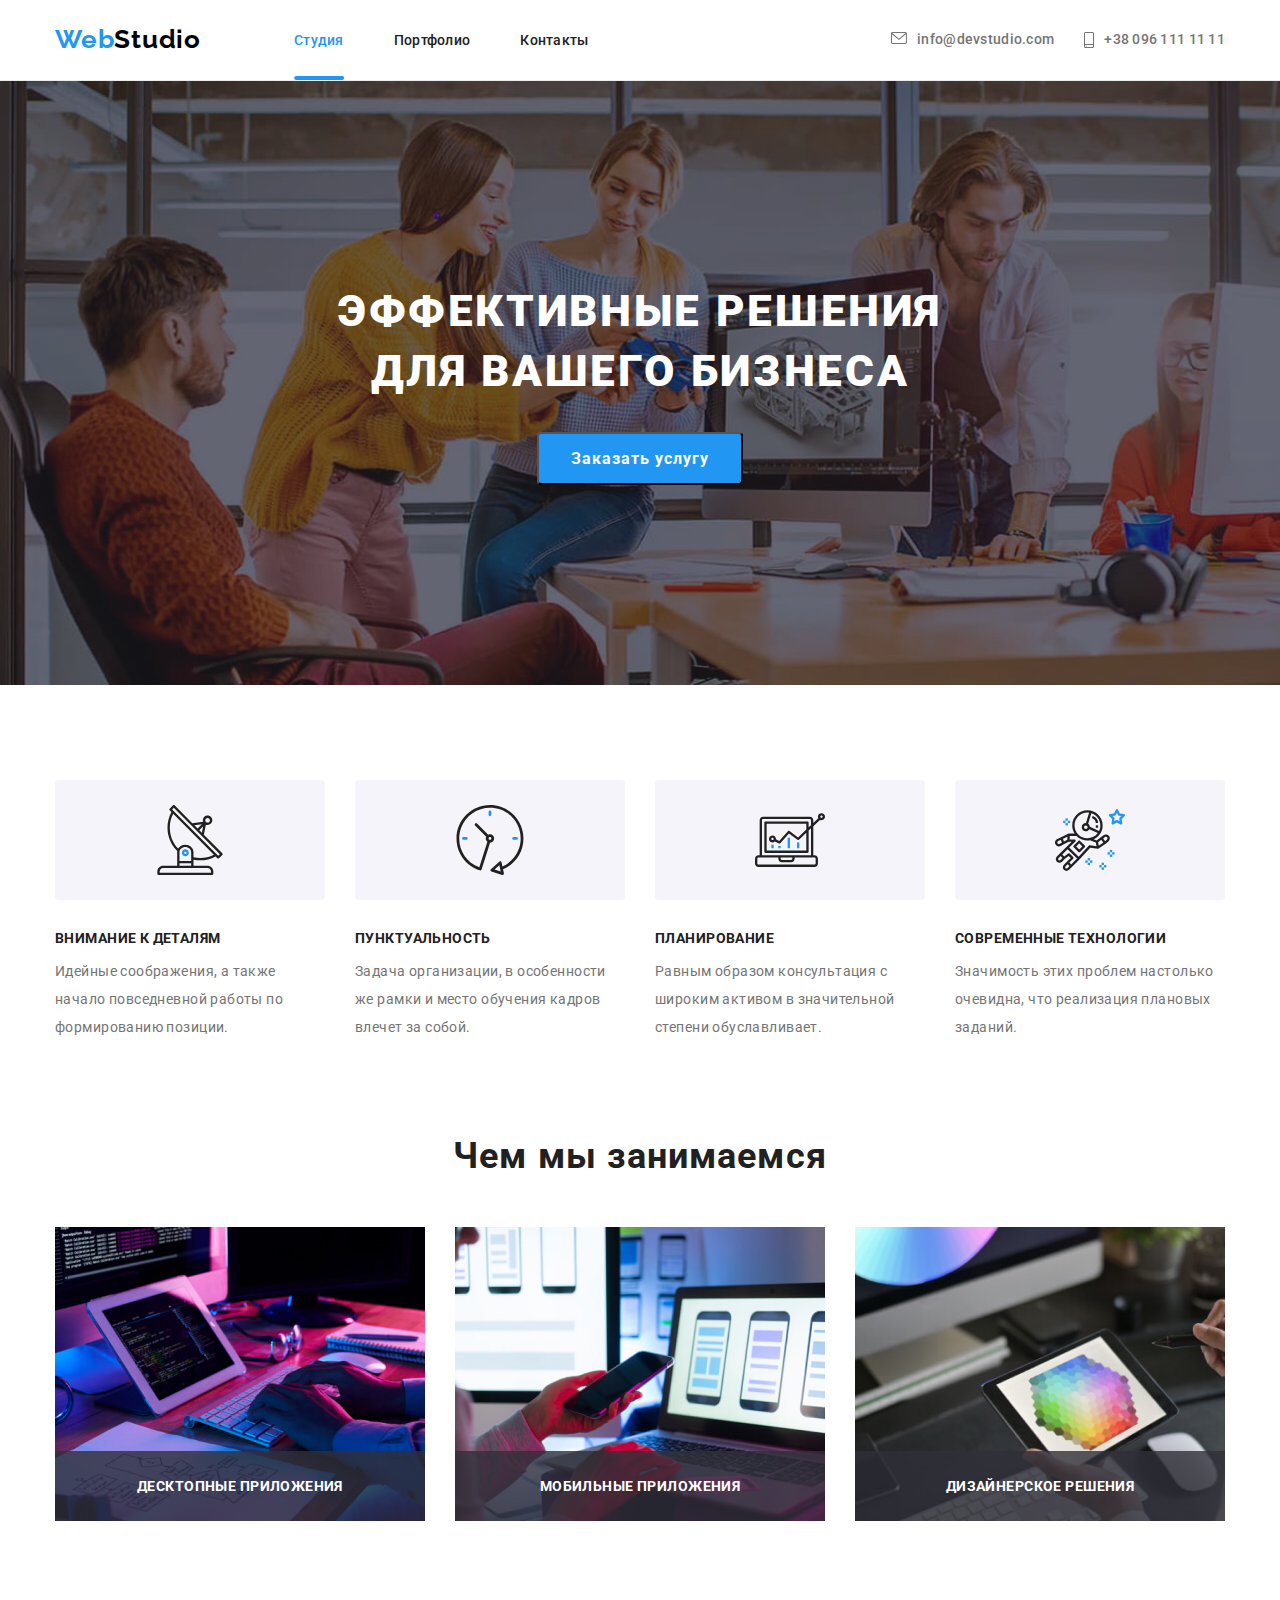
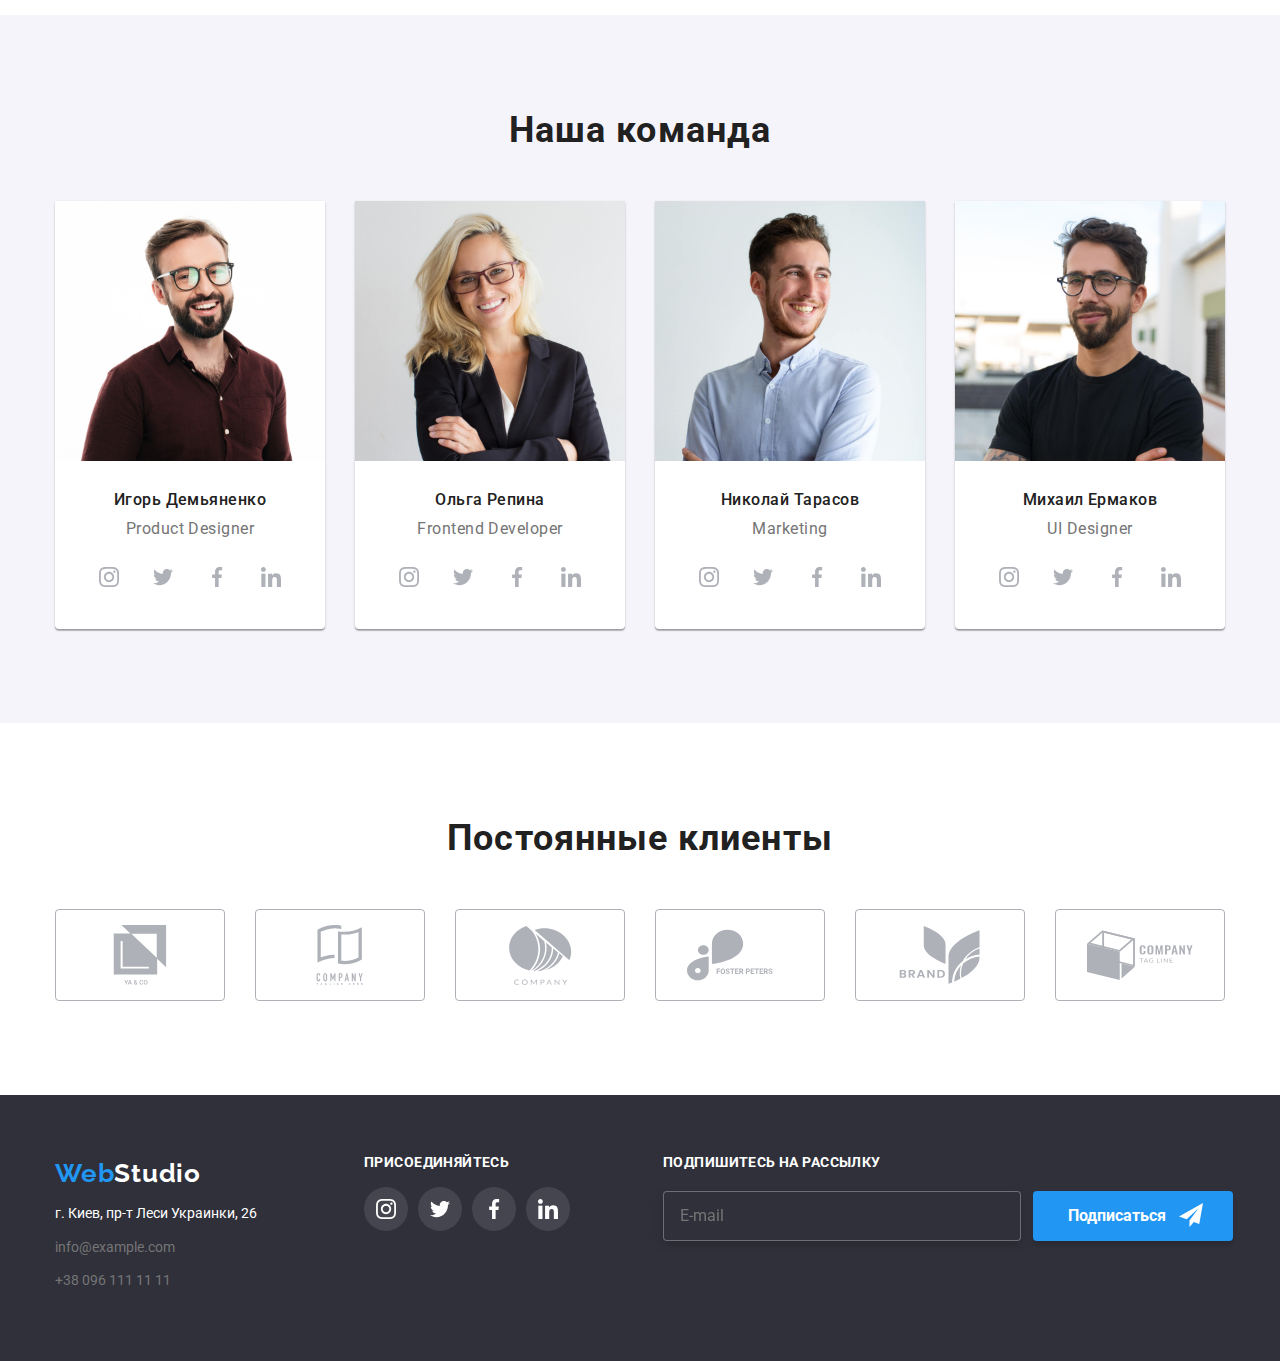
==== commit 8046727e: "fix bag" ====
--- a/index.html
+++ b/index.html
@@ -26,13 +26,13 @@
           <a href="./index.html" class="logo">Web<span class="logo__span">Studio</span></a>
           <ul class="menu">
             <li class="menu__list">
-              <a href="./index.html" class="menu__list--link current">Студия</a>
+              <a href="./index.html" class="menu__link current">Студия</a>
             </li>
             <li class="menu__list">
-              <a href="./portfolio.html" class="menu__list--link">Портфолио</a>
+              <a href="./portfolio.html" class="menu__link">Портфолио</a>
             </li>
             <li class="menu__list">
-              <a href="" class="menu__list--link">Контакты</a>
+              <a href="" class="menu__link">Контакты</a>
             </li>
           </ul>
         </nav>
@@ -64,7 +64,7 @@
         <!--Hero-->
         <h1 class="hero__motto">Эффективные решения для вашего бизнеса</h1>
         <div class="hero__button">
-          <button data-modal-open type="button" class="hero__modal--btn">Заказать услугу</button>
+          <button data-modal-open type="button" class="hero__modal">Заказать услугу</button>
           <div data-modal class="backdrop is-hidden">
             <div class="modal">
               <button data-modal-close class="icon-close"></button>
@@ -121,7 +121,7 @@
       <!--Преимущество-->
       <section class="section">
         <h2 class="section__visually-hidden">Преимущества</h2>
-        <div class="container">
+        <div class="section__container">
           <ul class="list">
             <li class="advantage-list">
               <div class="svg-list social-list-link-one">
@@ -172,7 +172,7 @@
       </section>
       <section class="section my-work">
         <!--чем мы занимаемся-->
-        <div class="container">
+        <div class="section__container">
           <h2 class="suptitle">Чем мы занимаемся</h2>
           <ul class="list">
             <li>
@@ -191,16 +191,16 @@
         </div>
       </section>
       <!--наша команда-->
-      <section class="section my-comands">
+      <section class="section section--comands">
         <div class="section__container">
           <h2 class="section__suptitle">Наша команда</h2>
           <ul class="section__list">
-            <li class="section__list--crew">
+            <li class="section__crew">
               <img src="./images/igor.jpg" alt="igor" width="270" height="260" />
               <div class="crew-info">
                 <h3 class="advantage-comands">Игорь Демьяненко</h3>
                 <p class="media-list" lang="en">Product Designer</p>
-                <ul class="section__list--social">
+                <ul class="section__social">
                   <li class="social-list-item">
                     <a href="" class="social-list-link">
                       <svg class="social-list-icon-svg">
@@ -232,12 +232,12 @@
                 </ul>
               </div>
             </li>
-            <li class="section__list--crew">
+            <li class="section__crew">
               <img src="./images/olga.jpg" alt="olga" width="270" height="260" />
               <div class="crew-info">
                 <h3 class="advantage-comands">Ольга Репина</h3>
                 <p class="media-list" lang="en">Frontend Developer</p>
-                <ul class="section__list--social">
+                <ul class="section__social">
                   <li class="social-list-item">
                     <a href="" class="social-list-link">
                       <svg class="social-list-icon-svg">
@@ -269,12 +269,12 @@
                 </ul>
               </div>
             </li>
-            <li class="section__list--crew">
+            <li class="section__crew">
               <img src="./images/nikolay.jpg" alt="nikolay" width="270" height="260" />
               <div class="crew-info">
                 <h3 class="advantage-comands">Николай Тарасов</h3>
                 <p class="media-list" lang="en">Marketing</p>
-                <ul class="section__list--social">
+                <ul class="section__social">
                   <li class="social-list-item">
                     <a href="" class="social-list-link">
                       <svg class="social-list-icon-svg">
@@ -306,12 +306,12 @@
                 </ul>
               </div>
             </li>
-            <li class="section__list--crew">
+            <li class="section__crew">
               <img src="./images/mihail.jpg" alt="mihail" width="270" height="260" />
               <div class="crew-info">
                 <h3 class="advantage-comands">Михаил Ермаков</h3>
                 <p class="media-list" lang="en">UI Designer</p>
-                <ul class="section__list--social">
+                <ul class="section__social">
                   <li class="social-list-item">
                     <a href="" class="social-list-link">
                       <svg class="social-list-icon-svg">
@@ -348,7 +348,7 @@
       </section>
       <!--Постоянные клиенты-->
       <section class="section">
-        <div class="container">
+        <div class="section__container">
           <h2 class="suptitle">Постоянные клиенты</h2>
           <ul class="social-list-spisok">
             <li class="social-list-item-svg">
--- a/css/main.min.css
+++ b/css/main.min.css
@@ -1 +1 @@
-:root{--one-text-color: #212121;--two-text-color: #2196f3;--three-text-color: #000000;--four-text-color: #757575;--five-text-color: #ffffff;--six-text-color: #2f303a;--duration-сss-transition: 250ms}.section__visually-hidden{width:1px;height:1px;padding:0;overflow:hidden;clip:rect(0, 0, 0, 0);white-space:nowrap;border:0}*,*::before,*::after{-webkit-box-sizing:border-box;box-sizing:border-box;margin:0;padding:0}html,body{height:100%}body{line-height:1.5;-webkit-font-smoothing:antialiased;margin:0;font-family:system-ui,-apple-system,"Segoe UI",Roboto,lvetica,Arial,sans-serif,"Apple Color Emoji","Segoe UI Emoji"}img,svg{display:block;max-width:100%}input,button,textarea,select{font:inherit;font-family:inherit;cursor:pointer}p,h1,h2,h3,h4,h5,h6{overflow-wrap:break-word;margin-top:0;margin-bottom:0}a{text-decoration:none}.list{list-style:none}.link{text-decoration:none}ul,ol{margin-top:0;margin-bottom:0;padding-left:0;list-style:none}.container{width:1200px;margin:0 auto;padding:0 15px}body{font-family:"Roboto","sans-serif";color:var(--five-text-color)}.section__container{width:1200px;margin:0 auto;padding:0 15px}.menu__list--link{position:relative;-webkit-transition-duration:var(--duration-сss-transition);transition-duration:var(--duration-сss-transition);-webkit-transition-timing-function:cubic-bezier(0.4, 0, 0.2, 1);transition-timing-function:cubic-bezier(0.4, 0, 0.2, 1);font-weight:500;font-size:14px;line-height:1.15;letter-spacing:.02em;padding:32px 0;color:var(--one-text-color)}.menu__list--linkhover,.menu__list--linkfocus,.menu__list--linkcurrent{color:var(--two-text-color)}.menu__list--link.current::after{position:absolute;bottom:0;left:50%;-webkit-transform:translateX(-50%);transform:translateX(-50%);content:"";display:block;width:100%;height:4px;border-radius:2px;background-color:var(--two-text-color)}.navigation .current{color:var(--two-text-color)}.navigation,.menu,.list{display:-webkit-box;display:-ms-flexbox;display:flex;-webkit-box-align:center;-ms-flex-align:center;align-items:center;-webkit-box-orient:horizontal;-webkit-box-direction:normal;-ms-flex-direction:row;flex-direction:row}.header{-webkit-box-align:center;-ms-flex-align:center;align-items:center;border-bottom:1px solid #ececec}.container--page{display:-webkit-box;display:-ms-flexbox;display:flex}.filter-list.current{background:var(--two-text-color);color:var(--five-text-color)}.logo__span{font-family:"Raleway","sans-serif";font-weight:700;font-size:26px;line-height:1.2;letter-spacing:.03em;color:var(--three-text-color)}.logo{font-family:"Raleway","sans-serif";font-weight:700;font-size:26px;line-height:1.2;letter-spacing:.03em;margin-right:93px;color:var(--two-text-color)}.menu__list:not(:last-child){margin-right:50px;color:var(--four-text-color)}.menu__number:not(:last-child){margin-right:30px;color:var(--four-text-color)}.menu__list{display:-webkit-box;display:-ms-flexbox;display:flex;-webkit-box-orient:horizontal;-webkit-box-direction:normal;-ms-flex-direction:row;flex-direction:row;-webkit-box-align:center;-ms-flex-align:center;align-items:center}.menu__number{display:-webkit-box;display:-ms-flexbox;display:flex;-webkit-box-orient:horizontal;-webkit-box-direction:normal;-ms-flex-direction:row;flex-direction:row;-webkit-box-align:center;-ms-flex-align:center;align-items:center}.number{display:-webkit-box;display:-ms-flexbox;display:flex;-webkit-box-align:center;-ms-flex-align:center;align-items:center;-webkit-box-pack:end;-ms-flex-pack:end;justify-content:flex-end;margin-left:auto}.icon-mail{fill:currentColor;width:16px;height:12px;margin-right:10px}.icon-mail-phone{fill:currentColor;width:10px;height:16px;margin-right:10px}.link-number:hover,.link-number:focus{-webkit-transition-property:color;transition-property:color;color:var(--two-text-color)}.link-number{-webkit-transition-duration:var(--duration-сss-transition);transition-duration:var(--duration-сss-transition);-webkit-transition-timing-function:cubic-bezier(0.4, 0, 0.2, 1);transition-timing-function:cubic-bezier(0.4, 0, 0.2, 1);padding:32px 0;display:-webkit-box;display:-ms-flexbox;display:flex;-webkit-box-orient:horizontal;-webkit-box-direction:reverse;-ms-flex-direction:row-reverse;flex-direction:row-reverse;font-size:14px;line-height:1.14;letter-spacing:.02em;font-weight:500;margin-left:auto;color:var(--four-text-color)}.link{font-style:normal;color:var(--one-text-color)}.hero{padding:200px 0;background-color:#c4c4c4;background-image:-webkit-gradient(linear, left top, left bottom, from(rgba(47, 48, 58, 0.4)), to(rgba(47, 48, 58, 0.4))),url(../images/font.jpg);background-image:linear-gradient(rgba(47, 48, 58, 0.4), rgba(47, 48, 58, 0.4)),url(../images/font.jpg);background-size:cover}.backdrop{position:absolute;top:0;left:0;width:100%;height:100%;background:rgba(0,0,0,.2)}.backdrop.is-hidden{opacity:0;visibility:hidden;pointer-events:none}.icon-close{position:fixed;top:8px;right:8px;height:30px;width:30px;border-radius:50%;background:var(--five-text-color);border:1px solid rgba(0,0,0,.1);background-image:url(../images/close.svg);background-repeat:no-repeat;background-position:center;background-origin:border-box}.contact-form-my:focus,.coment-texteria:focus,.contact-form-footer:focus{outline:none;border:1px solid #188ce8}.modal-svg{position:absolute;top:45%;left:12px;width:18px;height:18px}.checkbox-label{display:-webkit-box;display:-ms-flexbox;display:flex;-webkit-box-align:center;-ms-flex-align:center;align-items:center;-webkit-box-pack:center;-ms-flex-pack:center;justify-content:center}.checkbox-policy{width:1px;height:1px;padding:0;overflow:hidden;clip:rect(0, 0, 0, 0);white-space:nowrap;border:0}.icon{display:inline-block;width:16px;height:15px;border:2px solid #212121;border-radius:2px;margin-right:7px}.checkbox-policy:checked+.icon{background-color:var(--two-text-color);background-image:url(../images/check-on.svg);background-size:contain;background-repeat:no-repeat;background-origin:border-box;border-color:var(--two-text-color)}.modal{display:block;height:582px;width:528px;background-color:var(--five-text-color);position:absolute;top:50%;left:50%;padding:40px;-webkit-transform:translate(-50%, -50%);transform:translate(-50%, -50%);-webkit-box-shadow:0px 1px 3px rgba(0,0,0,.12),0px 1px 1px rgba(0,0,0,.14),0px 2px 1px rgba(0,0,0,.2);box-shadow:0px 1px 3px rgba(0,0,0,.12),0px 1px 1px rgba(0,0,0,.14),0px 2px 1px rgba(0,0,0,.2);border-radius:4px}.btn-form{-webkit-box-align:center;-ms-flex-align:center;align-items:center;text-align:center;letter-spacing:.06em}.go{width:200px;height:50px;font-weight:700;font-size:16px;line-height:1.87;background:var(--two-text-color);color:var(--five-text-color);border-radius:4px;-webkit-box-shadow:0px 4px 4px rgba(0,0,0,.15);box-shadow:0px 4px 4px rgba(0,0,0,.15);border:0;margin-top:30px}.contact-form-my{-webkit-transition-duration:var(--duration-сss-transition);transition-duration:var(--duration-сss-transition);-webkit-transition-timing-function:cubic-bezier(0.4, 0, 0.2, 1);transition-timing-function:cubic-bezier(0.4, 0, 0.2, 1);width:100%;height:40px;margin-top:4px;margin-bottom:10px;padding-left:40px;border:1px solid rgba(33,33,33,.2);border-radius:4px}.hero__motto{font-weight:900;font-size:44px;line-height:1.37;text-align:center;letter-spacing:.06em;text-transform:uppercase;width:696px;color:var(--five-text-color);margin-right:auto;margin-left:auto;margin-bottom:0}.hero__modal--btn{-webkit-transition-duration:var(--duration-сss-transition);transition-duration:var(--duration-сss-transition);-webkit-transition-timing-function:cubic-bezier(0.4, 0, 0.2, 1);transition-timing-function:cubic-bezier(0.4, 0, 0.2, 1);font-weight:700;font-size:16px;line-height:1.85;letter-spacing:.06em;cursor:pointer;font-family:inherit;padding-top:10px;padding-bottom:10px;padding-left:32px;padding-right:32px;border-radius:4px;color:var(--five-text-color);background:var(--two-text-color);display:block;margin:0 auto}.hero__modal--btn:hover{background-color:#188ce8}.hero__button{-webkit-box-pack:center;-ms-flex-pack:center;justify-content:center;margin-top:30px}.contact-form-my:focus+.modal-svg{fill:#188ce8}.text-inputs{font-weight:700;font-size:20px;line-height:1.15;letter-spacing:.03em;color:var(--one-text-color);margin-bottom:12px}.name,.tel,.mail,.coments{position:relative;font-weight:400;font-size:12px;line-height:1.2;letter-spacing:.01em;color:var(--four-text-color)}.coment-texteria{-webkit-transition-duration:var(--duration-сss-transition);transition-duration:var(--duration-сss-transition);-webkit-transition-timing-function:cubic-bezier(0.4, 0, 0.2, 1);transition-timing-function:cubic-bezier(0.4, 0, 0.2, 1);width:100%;height:120px;padding:12px 16px;resize:none;margin-top:4px;margin-bottom:20px;border:1px solid rgba(33,33,33,.2);border-radius:4px}.policy{position:relative;font-size:14px;line-height:2;letter-spacing:.03em;color:var(--four-text-color);text-align:center}.politic{font-size:14px;line-height:2;letter-spacing:.03em;-webkit-text-decoration-line:underline;text-decoration-line:underline;color:var(--two-text-color)}.contact-form{-webkit-box-pack:center;-ms-flex-pack:center;justify-content:center}.media-list{font-size:16px;line-height:1.18;letter-spacing:.03em;color:var(--four-text-color)}.media-list-me{font-size:14px;line-height:2;letter-spacing:.03em;color:var(--four-text-color)}.section__list--social{display:-webkit-box;display:-ms-flexbox;display:flex;margin-top:16px;-webkit-box-pack:center;-ms-flex-pack:center;justify-content:center}.section__list--footer{display:-webkit-box;display:-ms-flexbox;display:flex;margin-top:16px;-webkit-box-pack:center;-ms-flex-pack:center;justify-content:center}.social-list-spisok{display:-webkit-box;display:-ms-flexbox;display:flex;-webkit-box-pack:center;-ms-flex-pack:center;justify-content:center}.social-list-link{color:#afb1b8;display:-webkit-box;display:-ms-flexbox;display:flex;-webkit-box-pack:center;-ms-flex-pack:center;justify-content:center;-webkit-box-align:center;-ms-flex-align:center;align-items:center;height:100%;width:100%;border-radius:50%;-webkit-transition-duration:var(--duration-сss-transition);transition-duration:var(--duration-сss-transition);-webkit-transition-timing-function:cubic-bezier(0.4, 0, 0.2, 1);transition-timing-function:cubic-bezier(0.4, 0, 0.2, 1)}.social-list-link:hover,.social-list-link:focus{background-color:var(--two-text-color);color:var(--five-text-color)}.social-list-link-two{color:#afb1b8;display:-webkit-box;display:-ms-flexbox;display:flex;-webkit-box-pack:center;-ms-flex-pack:center;justify-content:center;-webkit-box-align:center;-ms-flex-align:center;align-items:center;height:100%;width:100%;-webkit-transition-duration:var(--duration-сss-transition);transition-duration:var(--duration-сss-transition);-webkit-transition-timing-function:cubic-bezier(0.4, 0, 0.2, 1);transition-timing-function:cubic-bezier(0.4, 0, 0.2, 1)}.social-list-link-two:focus,.social-list-link-two:hover{color:var(--two-text-color);border:1px solid var(--two-text-color);border-radius:4px}.social-list-link-one{color:#afb1b8;display:-webkit-box;display:-ms-flexbox;display:flex;-webkit-box-pack:center;-ms-flex-pack:center;justify-content:center;-webkit-box-align:center;-ms-flex-align:center;align-items:center;height:100%;width:100%;-webkit-transition-duration:var(--duration-сss-transition);transition-duration:var(--duration-сss-transition);-webkit-transition-timing-function:cubic-bezier(0.4, 0, 0.2, 1);transition-timing-function:cubic-bezier(0.4, 0, 0.2, 1)}.social-list-item{width:44px;height:44px;margin-right:10px}.social-list-item-svg{width:170px;height:92px;margin-right:30px;border:1px solid #afb1b8;border-radius:4px}.social-list-icon-svg{fill:currentColor;width:20px;height:20px}.social-list-icon-svg-two{-webkit-transition-duration:var(--duration-сss-transition);transition-duration:var(--duration-сss-transition);-webkit-transition-timing-function:cubic-bezier(0.4, 0, 0.2, 1);transition-timing-function:cubic-bezier(0.4, 0, 0.2, 1);fill:currentColor;width:106px;height:60px}.svg-list{width:100%;height:120px;border-radius:4px;background-color:#f5f4fa;margin-bottom:30px}.social-list-svg{width:70px;height:70px}.suptitle{font-weight:700;font-size:36px;line-height:1.17;text-align:center;letter-spacing:.03em;margin-bottom:50px;color:var(--one-text-color)}.section__suptitle{font-size:36px;font-weight:700;line-height:1.1666666667;text-align:center;letter-spacing:.03em;margin-bottom:50px;color:var(--one-text-color)}.title-product{display:inline-block;position:absolute;width:370px;height:70px;background:rgba(47,48,58,.8);bottom:0}.label{font-size:700;font-weight:14px;line-height:.0228571429px;text-align:center;letter-spacing:.03em;text-transform:uppercase;color:var(--five-text-color);padding-top:27px;padding-bottom:27px}.section{padding:94px 0}.my-work{padding-top:0px}.my-comands{background-color:#f5f4fa}.advantage{font-weight:700;font-size:14px;line-height:1.18;letter-spacing:.03em;text-transform:uppercase;margin-bottom:10px;color:var(--one-text-color)}.advantage-comands{font-weight:500;font-size:16px;line-height:1.18;letter-spacing:.03em;margin-bottom:10px;color:var(--one-text-color)}.advantage-two{font-weight:700;font-size:18px;line-height:1.87;letter-spacing:.03em;color:var(--one-text-color);margin-bottom:4px}.filter-list{font-weight:500;font-size:16px;line-height:1.62;letter-spacing:.03em;color:var(--one-text-color);padding:6px 22px;border:none;border-radius:4px;-webkit-transition-duration:var(--duration-сss-transition);transition-duration:var(--duration-сss-transition);-webkit-transition-timing-function:cubic-bezier(0.4, 0, 0.2, 1);transition-timing-function:cubic-bezier(0.4, 0, 0.2, 1)}.filter-list:focus,.filter-list:hover{background:var(--two-text-color);color:var(--five-text-color);-webkit-box-shadow:0px 3px 1px rgba(0,0,0,.1),0px 1px 2px rgba(0,0,0,.08),0px 2px 2px rgba(0,0,0,.12);box-shadow:0px 3px 1px rgba(0,0,0,.1),0px 1px 2px rgba(0,0,0,.08),0px 2px 2px rgba(0,0,0,.12)}.filtres{display:-webkit-box;display:-ms-flexbox;display:flex;margin-bottom:50px;-webkit-box-pack:center;-ms-flex-pack:center;justify-content:center}.portfolio .filtres li:not(:last-child){margin-right:8px}.list{display:-webkit-box;display:-ms-flexbox;display:flex;-webkit-box-pack:justify;-ms-flex-pack:justify;justify-content:space-between;position:relative}.section__list{display:-webkit-box;display:-ms-flexbox;display:flex;-webkit-box-pack:justify;-ms-flex-pack:justify;justify-content:space-between}.list-portfolio{display:-webkit-box;display:-ms-flexbox;display:flex;-ms-flex-wrap:wrap;flex-wrap:wrap;list-style:none;margin-left:-30px;margin-top:-30px}.advantage-list{width:270px}.subscribe-card{padding-left:24px;padding-right:24px;padding-top:20px;padding-bottom:20px;border-left:1px solid #eee;border-right:1px solid #eee;border-bottom:1px solid #eee}.crew-info{text-align:center;padding:30px 0}.section__list--crew{background-color:var(--five-text-color);-webkit-box-shadow:0px 1px 3px rgba(0,0,0,.12),0px 1px 1px rgba(0,0,0,.14),0px 2px 1px rgba(0,0,0,.2);box-shadow:0px 1px 3px rgba(0,0,0,.12),0px 1px 1px rgba(0,0,0,.14),0px 2px 1px rgba(0,0,0,.2);border-radius:0px 0px 4px 4px}.color-footer .logo{margin-bottom:20px}.adress{font-style:normal;font-size:14px;line-height:1.71;color:var(--five-text-color);margin-bottom:9px}.logo-span-footer{font-family:"Raleway","sans-serif";font-weight:700;font-size:26px;line-height:1.42;letter-spacing:.03em;color:var(--five-text-color)}.list-portfolio .example{-ms-flex-preferred-size:calc(33.3333333333% - 30px);flex-basis:calc(33.3333333333% - 30px);margin-left:30px;margin-top:30px;-webkit-transition-duration:var(--duration-сss-transition);transition-duration:var(--duration-сss-transition);-webkit-transition-timing-function:cubic-bezier(0.4, 0, 0.2, 1);transition-timing-function:cubic-bezier(0.4, 0, 0.2, 1)}.example:focus,.example:hover{-webkit-box-shadow:0px 1px 1px rgba(0,0,0,.12),0px 4px 4px rgba(0,0,0,.06),1px 4px 6px rgba(0,0,0,.16);box-shadow:0px 1px 1px rgba(0,0,0,.12),0px 4px 4px rgba(0,0,0,.06),1px 4px 6px rgba(0,0,0,.16)}.box-overlay{position:relative;overflow:hidden}.exemple-link{-webkit-transition-duration:var(--duration-сss-transition);transition-duration:var(--duration-сss-transition);-webkit-transition-timing-function:cubic-bezier(0.4, 0, 0.2, 1);transition-timing-function:cubic-bezier(0.4, 0, 0.2, 1);display:block;text-decoration:none;-webkit-transition:-webkit-box-shadow var(--duration-сss-transition) cubic-bezier(0.4, 0, 0.2, 1);transition:-webkit-box-shadow var(--duration-сss-transition) cubic-bezier(0.4, 0, 0.2, 1);transition:box-shadow var(--duration-сss-transition) cubic-bezier(0.4, 0, 0.2, 1);transition:box-shadow var(--duration-сss-transition) cubic-bezier(0.4, 0, 0.2, 1), -webkit-box-shadow var(--duration-сss-transition) cubic-bezier(0.4, 0, 0.2, 1)}.exemple-link:hover,.exemple-link:focus{-webkit-box-shadow:0px 1px 1px rgba(0,0,0,.12),0px 4px 4px rgba(0,0,0,.06),1px 4px 6px rgba(0,0,0,.16);box-shadow:0px 1px 1px rgba(0,0,0,.12),0px 4px 4px rgba(0,0,0,.06),1px 4px 6px rgba(0,0,0,.16)}.box-content{position:absolute;top:0;left:0;-webkit-transform:translateY(100%);transform:translateY(100%);-webkit-transition:-webkit-transform var(--duration-сss-transition) cubic-bezier(0.4, 0, 0.2, 1);transition:-webkit-transform var(--duration-сss-transition) cubic-bezier(0.4, 0, 0.2, 1);transition:transform var(--duration-сss-transition) cubic-bezier(0.4, 0, 0.2, 1);transition:transform var(--duration-сss-transition) cubic-bezier(0.4, 0, 0.2, 1), -webkit-transform var(--duration-сss-transition) cubic-bezier(0.4, 0, 0.2, 1);width:370px;padding:63px 24px;background-color:rgba(33,150,243,.9);font-weight:400;font-size:18px;line-height:1.56;letter-spacing:.03em;color:var(--five-text-color)}.exemple-link:hover .box-content{-webkit-transform:translateY(0%);transform:translateY(0%)}.container-footer{background-color:var(--six-text-color);display:-webkit-box;display:-ms-flexbox;display:flex;-webkit-box-orient:horizontal;-webkit-box-direction:normal;-ms-flex-direction:row;flex-direction:row}.conection-footer{margin-right:70px}.list-container{display:block;-webkit-box-orient:vertical;-webkit-box-direction:normal;-ms-flex-direction:column;flex-direction:column}.color-footer{background:#2f303a;padding:60px 0}.contact-number{color:var(--four-text-color);font-size:14px;line-height:1.5}.contact-list{margin-bottom:9px;margin-top:9px}.conection-me{font-weight:700;font-size:14px;line-height:1.14;letter-spacing:.03em;text-transform:uppercase;color:var(--five-text-color)}.conection{width:206px}.social-list-link-footer{color:var(--five-text-color);background-color:rgba(255,255,255,.1);display:-webkit-box;display:-ms-flexbox;display:flex;-webkit-box-pack:center;-ms-flex-pack:center;justify-content:center;-webkit-box-align:center;-ms-flex-align:center;align-items:center;height:100%;width:100%;border-radius:50%;-webkit-transition-duration:var(--duration-сss-transition);transition-duration:var(--duration-сss-transition);-webkit-transition-timing-function:cubic-bezier(0.4, 0, 0.2, 1);transition-timing-function:cubic-bezier(0.4, 0, 0.2, 1)}.social-list-link-footer:hover,.social-list-link-footer:focus{background-color:var(--two-text-color);color:var(--five-text-color)}.margin-stop{margin-right:0px}.email-input{margin-left:93px}.email-input-text{font-weight:700;font-size:14px;line-height:1.14;letter-spacing:.03em;text-transform:uppercase;color:var(--five-text-color)}.contact-form-footer{-webkit-transition-duration:var(--duration-сss-transition);transition-duration:var(--duration-сss-transition);-webkit-transition-timing-function:cubic-bezier(0.4, 0, 0.2, 1);transition-timing-function:cubic-bezier(0.4, 0, 0.2, 1);width:358px;height:50px;border:1px solid rgba(255,255,255,.3);-webkit-filter:drop-shadow(0px 4px 4px rgba(0, 0, 0, 0.15));filter:drop-shadow(0px 4px 4px rgba(0, 0, 0, 0.15));border-radius:4px;background-color:var(--six-text-color);color:var(--five-text-color);padding-left:16px;margin-right:12px}.email-input-flex{display:-webkit-box;display:-ms-flexbox;display:flex;-webkit-box-align:center;-ms-flex-align:center;align-items:center;margin-top:20px}.go-footer{width:200px;height:50px;font-weight:700;font-size:16px;line-height:1.87;background:var(--two-text-color);color:var(--five-text-color);border-radius:4px;-webkit-box-shadow:0px 4px 4px rgba(0,0,0,.15);box-shadow:0px 4px 4px rgba(0,0,0,.15);border:0;padding-left:29px;padding-right:62px;padding-top:10px;padding-bottom:10px}.go-footer-send{position:relative}.send{position:absolute;height:24px;width:24px;right:15%;top:25%}/*# sourceMappingURL=main.min.css.map */+:root{--one-text-color: #212121;--two-text-color: #2196f3;--three-text-color: #000000;--four-text-color: #757575;--five-text-color: #ffffff;--six-text-color: #2f303a;--duration-сss-transition: 250ms}.section__visually-hidden{width:1px;height:1px;padding:0;overflow:hidden;clip:rect(0, 0, 0, 0);white-space:nowrap;border:0}*,*::before,*::after{-webkit-box-sizing:border-box;box-sizing:border-box;margin:0;padding:0}html,body{height:100%}body{line-height:1.5;-webkit-font-smoothing:antialiased;margin:0;font-family:system-ui,-apple-system,"Segoe UI",Roboto,lvetica,Arial,sans-serif,"Apple Color Emoji","Segoe UI Emoji"}img,svg{display:block;max-width:100%}input,button,textarea,select{font:inherit;font-family:inherit;cursor:pointer}p,h1,h2,h3,h4,h5,h6{overflow-wrap:break-word;margin-top:0;margin-bottom:0}a{text-decoration:none}.list{list-style:none}.link{text-decoration:none}ul,ol{margin-top:0;margin-bottom:0;padding-left:0;list-style:none}.container{width:1200px;margin:0 auto;padding:0 15px}body{font-family:"Roboto","sans-serif";color:var(--five-text-color)}.section__container{width:1200px;margin:0 auto;padding:0 15px}.menu__link{position:relative;-webkit-transition-duration:var(--duration-сss-transition);transition-duration:var(--duration-сss-transition);-webkit-transition-timing-function:cubic-bezier(0.4, 0, 0.2, 1);transition-timing-function:cubic-bezier(0.4, 0, 0.2, 1);font-weight:500;font-size:14px;line-height:1.15;letter-spacing:.02em;padding:32px 0;color:var(--one-text-color)}.menu__linkhover,.menu__linkfocus,.menu__linkcurrent{color:var(--two-text-color)}.menu__link.current::after{position:absolute;bottom:0;left:50%;-webkit-transform:translateX(-50%);transform:translateX(-50%);content:"";display:block;width:100%;height:4px;border-radius:2px;background-color:var(--two-text-color)}.navigation .current{color:var(--two-text-color)}.navigation,.menu,.list{display:-webkit-box;display:-ms-flexbox;display:flex;-webkit-box-align:center;-ms-flex-align:center;align-items:center;-webkit-box-orient:horizontal;-webkit-box-direction:normal;-ms-flex-direction:row;flex-direction:row}.header{-webkit-box-align:center;-ms-flex-align:center;align-items:center;border-bottom:1px solid #ececec}.container--page{display:-webkit-box;display:-ms-flexbox;display:flex}.filtres__list.current{background:var(--two-text-color);color:var(--five-text-color)}.logo__span{font-family:"Raleway","sans-serif";font-weight:700;font-size:26px;line-height:1.2;letter-spacing:.03em;color:var(--three-text-color)}.logo{font-family:"Raleway","sans-serif";font-weight:700;font-size:26px;line-height:1.2;letter-spacing:.03em;margin-right:93px;color:var(--two-text-color)}.menu__list:not(:last-child){margin-right:50px;color:var(--four-text-color)}.menu__number:not(:last-child){margin-right:30px;color:var(--four-text-color)}.menu__list{display:-webkit-box;display:-ms-flexbox;display:flex;-webkit-box-orient:horizontal;-webkit-box-direction:normal;-ms-flex-direction:row;flex-direction:row;-webkit-box-align:center;-ms-flex-align:center;align-items:center}.menu__number{display:-webkit-box;display:-ms-flexbox;display:flex;-webkit-box-orient:horizontal;-webkit-box-direction:normal;-ms-flex-direction:row;flex-direction:row;-webkit-box-align:center;-ms-flex-align:center;align-items:center}.number{display:-webkit-box;display:-ms-flexbox;display:flex;-webkit-box-align:center;-ms-flex-align:center;align-items:center;-webkit-box-pack:end;-ms-flex-pack:end;justify-content:flex-end;margin-left:auto}.icon-mail{fill:currentColor;width:16px;height:12px;margin-right:10px}.icon-mail-phone{fill:currentColor;width:10px;height:16px;margin-right:10px}.link-number:hover,.link-number:focus{-webkit-transition-property:color;transition-property:color;color:var(--two-text-color)}.link-number{-webkit-transition-duration:var(--duration-сss-transition);transition-duration:var(--duration-сss-transition);-webkit-transition-timing-function:cubic-bezier(0.4, 0, 0.2, 1);transition-timing-function:cubic-bezier(0.4, 0, 0.2, 1);padding:32px 0;display:-webkit-box;display:-ms-flexbox;display:flex;-webkit-box-orient:horizontal;-webkit-box-direction:reverse;-ms-flex-direction:row-reverse;flex-direction:row-reverse;font-size:14px;line-height:1.14;letter-spacing:.02em;font-weight:500;margin-left:auto;color:var(--four-text-color)}.link{font-style:normal;color:var(--one-text-color)}.hero{padding:200px 0;background-color:#c4c4c4;background-image:-webkit-gradient(linear, left top, left bottom, from(rgba(47, 48, 58, 0.4)), to(rgba(47, 48, 58, 0.4))),url(../images/font.jpg);background-image:linear-gradient(rgba(47, 48, 58, 0.4), rgba(47, 48, 58, 0.4)),url(../images/font.jpg);background-size:cover}.backdrop{position:absolute;top:0;left:0;width:100%;height:100%;background:rgba(0,0,0,.2)}.backdrop.is-hidden{opacity:0;visibility:hidden;pointer-events:none}.icon-close{position:fixed;top:8px;right:8px;height:30px;width:30px;border-radius:50%;background:var(--five-text-color);border:1px solid rgba(0,0,0,.1);background-image:url(../images/close.svg);background-repeat:no-repeat;background-position:center;background-origin:border-box}.contact-form-my:focus,.coment-texteria:focus,.contact-form-footer:focus{outline:none;border:1px solid #188ce8}.modal-svg{position:absolute;top:45%;left:12px;width:18px;height:18px}.checkbox-label{display:-webkit-box;display:-ms-flexbox;display:flex;-webkit-box-align:center;-ms-flex-align:center;align-items:center;-webkit-box-pack:center;-ms-flex-pack:center;justify-content:center}.checkbox-policy{width:1px;height:1px;padding:0;overflow:hidden;clip:rect(0, 0, 0, 0);white-space:nowrap;border:0}.icon{display:inline-block;width:16px;height:15px;border:2px solid #212121;border-radius:2px;margin-right:7px}.checkbox-policy:checked+.icon{background-color:var(--two-text-color);background-image:url(../images/check-on.svg);background-size:contain;background-repeat:no-repeat;background-origin:border-box;border-color:var(--two-text-color)}.modal{display:block;height:582px;width:528px;background-color:var(--five-text-color);position:absolute;top:50%;left:50%;padding:40px;-webkit-transform:translate(-50%, -50%);transform:translate(-50%, -50%);-webkit-box-shadow:0px 1px 3px rgba(0,0,0,.12),0px 1px 1px rgba(0,0,0,.14),0px 2px 1px rgba(0,0,0,.2);box-shadow:0px 1px 3px rgba(0,0,0,.12),0px 1px 1px rgba(0,0,0,.14),0px 2px 1px rgba(0,0,0,.2);border-radius:4px}.btn-form{-webkit-box-align:center;-ms-flex-align:center;align-items:center;text-align:center;letter-spacing:.06em}.go{width:200px;height:50px;font-weight:700;font-size:16px;line-height:1.87;background:var(--two-text-color);color:var(--five-text-color);border-radius:4px;-webkit-box-shadow:0px 4px 4px rgba(0,0,0,.15);box-shadow:0px 4px 4px rgba(0,0,0,.15);border:0;margin-top:30px}.contact-form-my{-webkit-transition-duration:var(--duration-сss-transition);transition-duration:var(--duration-сss-transition);-webkit-transition-timing-function:cubic-bezier(0.4, 0, 0.2, 1);transition-timing-function:cubic-bezier(0.4, 0, 0.2, 1);width:100%;height:40px;margin-top:4px;margin-bottom:10px;padding-left:40px;border:1px solid rgba(33,33,33,.2);border-radius:4px}.hero__motto{font-weight:900;font-size:44px;line-height:1.37;text-align:center;letter-spacing:.06em;text-transform:uppercase;width:696px;color:var(--five-text-color);margin-right:auto;margin-left:auto;margin-bottom:0}.hero__modal{-webkit-transition-duration:var(--duration-сss-transition);transition-duration:var(--duration-сss-transition);-webkit-transition-timing-function:cubic-bezier(0.4, 0, 0.2, 1);transition-timing-function:cubic-bezier(0.4, 0, 0.2, 1);font-weight:700;font-size:16px;line-height:1.85;letter-spacing:.06em;cursor:pointer;font-family:inherit;padding-top:10px;padding-bottom:10px;padding-left:32px;padding-right:32px;border-radius:4px;color:var(--five-text-color);background:var(--two-text-color);display:block;margin:0 auto}.hero__modal:hover{background-color:#188ce8}.hero__button{-webkit-box-pack:center;-ms-flex-pack:center;justify-content:center;margin-top:30px}.contact-form-my:focus+.modal-svg{fill:#188ce8}.text-inputs{font-weight:700;font-size:20px;line-height:1.15;letter-spacing:.03em;color:var(--one-text-color);margin-bottom:12px}.name,.tel,.mail,.coments{position:relative;font-weight:400;font-size:12px;line-height:1.2;letter-spacing:.01em;color:var(--four-text-color)}.coment-texteria{-webkit-transition-duration:var(--duration-сss-transition);transition-duration:var(--duration-сss-transition);-webkit-transition-timing-function:cubic-bezier(0.4, 0, 0.2, 1);transition-timing-function:cubic-bezier(0.4, 0, 0.2, 1);width:100%;height:120px;padding:12px 16px;resize:none;margin-top:4px;margin-bottom:20px;border:1px solid rgba(33,33,33,.2);border-radius:4px}.policy{position:relative;font-size:14px;line-height:2;letter-spacing:.03em;color:var(--four-text-color);text-align:center}.politic{font-size:14px;line-height:2;letter-spacing:.03em;-webkit-text-decoration-line:underline;text-decoration-line:underline;color:var(--two-text-color)}.contact-form{-webkit-box-pack:center;-ms-flex-pack:center;justify-content:center}.media-list{font-size:16px;line-height:1.18;letter-spacing:.03em;color:var(--four-text-color)}.media-list-me{font-size:14px;line-height:2;letter-spacing:.03em;color:var(--four-text-color)}.section__social{display:-webkit-box;display:-ms-flexbox;display:flex;margin-top:16px;-webkit-box-pack:center;-ms-flex-pack:center;justify-content:center}.section__list--footer{display:-webkit-box;display:-ms-flexbox;display:flex;margin-top:16px;-webkit-box-pack:center;-ms-flex-pack:center;justify-content:center}.social-list-spisok{display:-webkit-box;display:-ms-flexbox;display:flex;-webkit-box-pack:center;-ms-flex-pack:center;justify-content:center}.social-list-link{color:#afb1b8;display:-webkit-box;display:-ms-flexbox;display:flex;-webkit-box-pack:center;-ms-flex-pack:center;justify-content:center;-webkit-box-align:center;-ms-flex-align:center;align-items:center;height:100%;width:100%;border-radius:50%;-webkit-transition-duration:var(--duration-сss-transition);transition-duration:var(--duration-сss-transition);-webkit-transition-timing-function:cubic-bezier(0.4, 0, 0.2, 1);transition-timing-function:cubic-bezier(0.4, 0, 0.2, 1)}.social-list-link:hover,.social-list-link:focus{background-color:var(--two-text-color);color:var(--five-text-color)}.social-list-link-two{color:#afb1b8;display:-webkit-box;display:-ms-flexbox;display:flex;-webkit-box-pack:center;-ms-flex-pack:center;justify-content:center;-webkit-box-align:center;-ms-flex-align:center;align-items:center;height:100%;width:100%;-webkit-transition-duration:var(--duration-сss-transition);transition-duration:var(--duration-сss-transition);-webkit-transition-timing-function:cubic-bezier(0.4, 0, 0.2, 1);transition-timing-function:cubic-bezier(0.4, 0, 0.2, 1)}.social-list-link-two:focus,.social-list-link-two:hover{color:var(--two-text-color);border:1px solid var(--two-text-color);border-radius:4px}.social-list-link-one{color:#afb1b8;display:-webkit-box;display:-ms-flexbox;display:flex;-webkit-box-pack:center;-ms-flex-pack:center;justify-content:center;-webkit-box-align:center;-ms-flex-align:center;align-items:center;height:100%;width:100%;-webkit-transition-duration:var(--duration-сss-transition);transition-duration:var(--duration-сss-transition);-webkit-transition-timing-function:cubic-bezier(0.4, 0, 0.2, 1);transition-timing-function:cubic-bezier(0.4, 0, 0.2, 1)}.social-list-item{width:44px;height:44px;margin-right:10px}.social-list-item-svg{width:170px;height:92px;margin-right:30px;border:1px solid #afb1b8;border-radius:4px}.social-list-icon-svg{fill:currentColor;width:20px;height:20px}.social-list-icon-svg-two{-webkit-transition-duration:var(--duration-сss-transition);transition-duration:var(--duration-сss-transition);-webkit-transition-timing-function:cubic-bezier(0.4, 0, 0.2, 1);transition-timing-function:cubic-bezier(0.4, 0, 0.2, 1);fill:currentColor;width:106px;height:60px}.svg-list{width:100%;height:120px;border-radius:4px;background-color:#f5f4fa;margin-bottom:30px}.social-list-svg{width:70px;height:70px}.suptitle{font-weight:700;font-size:36px;line-height:1.17;text-align:center;letter-spacing:.03em;margin-bottom:50px;color:var(--one-text-color)}.section__suptitle{font-size:36px;font-weight:700;line-height:1.1666666667;text-align:center;letter-spacing:.03em;margin-bottom:50px;color:var(--one-text-color)}.title-product{display:inline-block;position:absolute;width:370px;height:70px;background:rgba(47,48,58,.8);bottom:0}.label{font-size:14px;font-weight:700;line-height:1.1428571429;text-align:center;letter-spacing:.03em;text-transform:uppercase;color:var(--five-text-color);padding-top:27px;padding-bottom:27px}.section{padding:94px 0}.my-work{padding-top:0px}.section--comands{background-color:#f5f4fa}.advantage{font-weight:700;font-size:14px;line-height:1.18;letter-spacing:.03em;text-transform:uppercase;margin-bottom:10px;color:var(--one-text-color)}.advantage-comands{font-weight:500;font-size:16px;line-height:1.18;letter-spacing:.03em;margin-bottom:10px;color:var(--one-text-color)}.advantage-two{font-weight:700;font-size:18px;line-height:1.87;letter-spacing:.03em;color:var(--one-text-color);margin-bottom:4px}.filtres__list{font-weight:500;font-size:16px;line-height:1.62;letter-spacing:.03em;color:var(--one-text-color);padding:6px 22px;border:none;border-radius:4px;-webkit-transition-duration:var(--duration-сss-transition);transition-duration:var(--duration-сss-transition);-webkit-transition-timing-function:cubic-bezier(0.4, 0, 0.2, 1);transition-timing-function:cubic-bezier(0.4, 0, 0.2, 1)}.filtres__list:focus,.filtres__list:hover{background:var(--two-text-color);color:var(--five-text-color);-webkit-box-shadow:0px 3px 1px rgba(0,0,0,.1),0px 1px 2px rgba(0,0,0,.08),0px 2px 2px rgba(0,0,0,.12);box-shadow:0px 3px 1px rgba(0,0,0,.1),0px 1px 2px rgba(0,0,0,.08),0px 2px 2px rgba(0,0,0,.12)}.filtres{display:-webkit-box;display:-ms-flexbox;display:flex;margin-bottom:50px;-webkit-box-pack:center;-ms-flex-pack:center;justify-content:center}.section .filtres li:not(:last-child){margin-right:8px}.list{display:-webkit-box;display:-ms-flexbox;display:flex;-webkit-box-pack:justify;-ms-flex-pack:justify;justify-content:space-between;position:relative}.section__list{display:-webkit-box;display:-ms-flexbox;display:flex;-webkit-box-pack:justify;-ms-flex-pack:justify;justify-content:space-between}.portfolio{display:-webkit-box;display:-ms-flexbox;display:flex;-ms-flex-wrap:wrap;flex-wrap:wrap;list-style:none;margin-left:-30px;margin-top:-30px}.advantage-list{width:270px}.subscribe-card{padding-left:24px;padding-right:24px;padding-top:20px;padding-bottom:20px;border-left:1px solid #eee;border-right:1px solid #eee;border-bottom:1px solid #eee}.crew-info{text-align:center;padding:30px 0}.section__crew{background-color:var(--five-text-color);-webkit-box-shadow:0px 1px 3px rgba(0,0,0,.12),0px 1px 1px rgba(0,0,0,.14),0px 2px 1px rgba(0,0,0,.2);box-shadow:0px 1px 3px rgba(0,0,0,.12),0px 1px 1px rgba(0,0,0,.14),0px 2px 1px rgba(0,0,0,.2);border-radius:0px 0px 4px 4px}.color-footer .logo{margin-bottom:20px}.adress{font-style:normal;font-size:14px;line-height:1.71;color:var(--five-text-color);margin-bottom:9px}.logo-span-footer{font-family:"Raleway","sans-serif";font-weight:700;font-size:26px;line-height:1.42;letter-spacing:.03em;color:var(--five-text-color)}.portfolio .portfolio__example{-ms-flex-preferred-size:calc(33.3333333333% - 30px);flex-basis:calc(33.3333333333% - 30px);margin-left:30px;margin-top:30px;-webkit-transition-duration:var(--duration-сss-transition);transition-duration:var(--duration-сss-transition);-webkit-transition-timing-function:cubic-bezier(0.4, 0, 0.2, 1);transition-timing-function:cubic-bezier(0.4, 0, 0.2, 1)}.portfolio__example:focus,.portfolio__example:hover{-webkit-box-shadow:0px 1px 1px rgba(0,0,0,.12),0px 4px 4px rgba(0,0,0,.06),1px 4px 6px rgba(0,0,0,.16);box-shadow:0px 1px 1px rgba(0,0,0,.12),0px 4px 4px rgba(0,0,0,.06),1px 4px 6px rgba(0,0,0,.16)}.box-overlay{position:relative;overflow:hidden}.exemple-link{-webkit-transition-duration:var(--duration-сss-transition);transition-duration:var(--duration-сss-transition);-webkit-transition-timing-function:cubic-bezier(0.4, 0, 0.2, 1);transition-timing-function:cubic-bezier(0.4, 0, 0.2, 1);display:block;text-decoration:none;-webkit-transition:-webkit-box-shadow var(--duration-сss-transition) cubic-bezier(0.4, 0, 0.2, 1);transition:-webkit-box-shadow var(--duration-сss-transition) cubic-bezier(0.4, 0, 0.2, 1);transition:box-shadow var(--duration-сss-transition) cubic-bezier(0.4, 0, 0.2, 1);transition:box-shadow var(--duration-сss-transition) cubic-bezier(0.4, 0, 0.2, 1), -webkit-box-shadow var(--duration-сss-transition) cubic-bezier(0.4, 0, 0.2, 1)}.exemple-link:hover,.exemple-link:focus{-webkit-box-shadow:0px 1px 1px rgba(0,0,0,.12),0px 4px 4px rgba(0,0,0,.06),1px 4px 6px rgba(0,0,0,.16);box-shadow:0px 1px 1px rgba(0,0,0,.12),0px 4px 4px rgba(0,0,0,.06),1px 4px 6px rgba(0,0,0,.16)}.box-content{position:absolute;top:0;left:0;-webkit-transform:translateY(100%);transform:translateY(100%);-webkit-transition:-webkit-transform var(--duration-сss-transition) cubic-bezier(0.4, 0, 0.2, 1);transition:-webkit-transform var(--duration-сss-transition) cubic-bezier(0.4, 0, 0.2, 1);transition:transform var(--duration-сss-transition) cubic-bezier(0.4, 0, 0.2, 1);transition:transform var(--duration-сss-transition) cubic-bezier(0.4, 0, 0.2, 1), -webkit-transform var(--duration-сss-transition) cubic-bezier(0.4, 0, 0.2, 1);width:370px;padding:63px 24px;background-color:rgba(33,150,243,.9);font-weight:400;font-size:18px;line-height:1.56;letter-spacing:.03em;color:var(--five-text-color)}.exemple-link:hover .box-content{-webkit-transform:translateY(0%);transform:translateY(0%)}.container-footer{background-color:var(--six-text-color);display:-webkit-box;display:-ms-flexbox;display:flex;-webkit-box-orient:horizontal;-webkit-box-direction:normal;-ms-flex-direction:row;flex-direction:row}.conection-footer{margin-right:70px}.list-container{display:block;-webkit-box-orient:vertical;-webkit-box-direction:normal;-ms-flex-direction:column;flex-direction:column}.color-footer{background:#2f303a;padding:60px 0}.contact-number{color:var(--four-text-color);font-size:14px;line-height:1.5}.contact-list{margin-bottom:9px;margin-top:9px}.conection-me{font-weight:700;font-size:14px;line-height:1.14;letter-spacing:.03em;text-transform:uppercase;color:var(--five-text-color)}.conection{width:206px}.social-list-link-footer{color:var(--five-text-color);background-color:rgba(255,255,255,.1);display:-webkit-box;display:-ms-flexbox;display:flex;-webkit-box-pack:center;-ms-flex-pack:center;justify-content:center;-webkit-box-align:center;-ms-flex-align:center;align-items:center;height:100%;width:100%;border-radius:50%;-webkit-transition-duration:var(--duration-сss-transition);transition-duration:var(--duration-сss-transition);-webkit-transition-timing-function:cubic-bezier(0.4, 0, 0.2, 1);transition-timing-function:cubic-bezier(0.4, 0, 0.2, 1)}.social-list-link-footer:hover,.social-list-link-footer:focus{background-color:var(--two-text-color);color:var(--five-text-color)}.margin-stop{margin-right:0px}.email-input{margin-left:93px}.email-input-text{font-weight:700;font-size:14px;line-height:1.14;letter-spacing:.03em;text-transform:uppercase;color:var(--five-text-color)}.contact-form-footer{-webkit-transition-duration:var(--duration-сss-transition);transition-duration:var(--duration-сss-transition);-webkit-transition-timing-function:cubic-bezier(0.4, 0, 0.2, 1);transition-timing-function:cubic-bezier(0.4, 0, 0.2, 1);width:358px;height:50px;border:1px solid rgba(255,255,255,.3);-webkit-filter:drop-shadow(0px 4px 4px rgba(0, 0, 0, 0.15));filter:drop-shadow(0px 4px 4px rgba(0, 0, 0, 0.15));border-radius:4px;background-color:var(--six-text-color);color:var(--five-text-color);padding-left:16px;margin-right:12px}.email-input-flex{display:-webkit-box;display:-ms-flexbox;display:flex;-webkit-box-align:center;-ms-flex-align:center;align-items:center;margin-top:20px}.go-footer{width:200px;height:50px;font-weight:700;font-size:16px;line-height:1.87;background:var(--two-text-color);color:var(--five-text-color);border-radius:4px;-webkit-box-shadow:0px 4px 4px rgba(0,0,0,.15);box-shadow:0px 4px 4px rgba(0,0,0,.15);border:0;padding-left:29px;padding-right:62px;padding-top:10px;padding-bottom:10px}.go-footer-send{position:relative}.send{position:absolute;height:24px;width:24px;right:15%;top:25%}/*# sourceMappingURL=main.min.css.map */